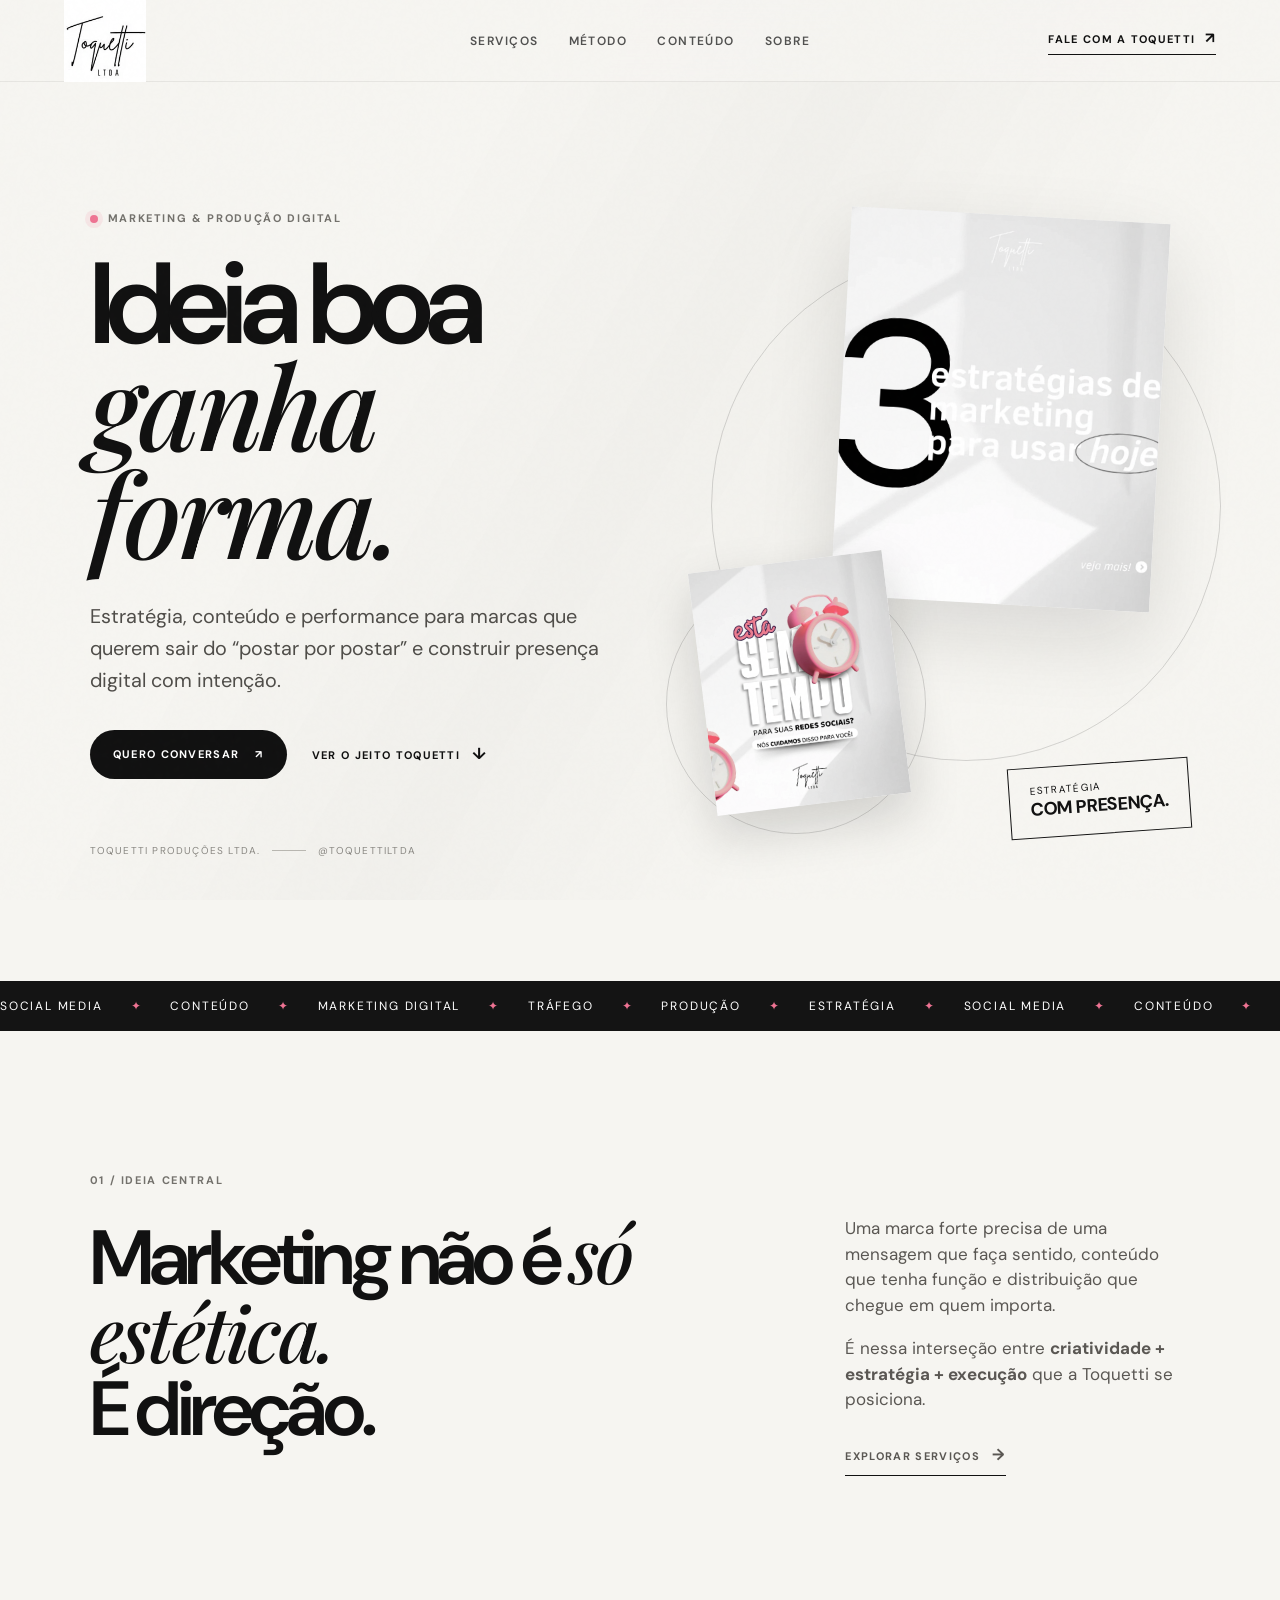
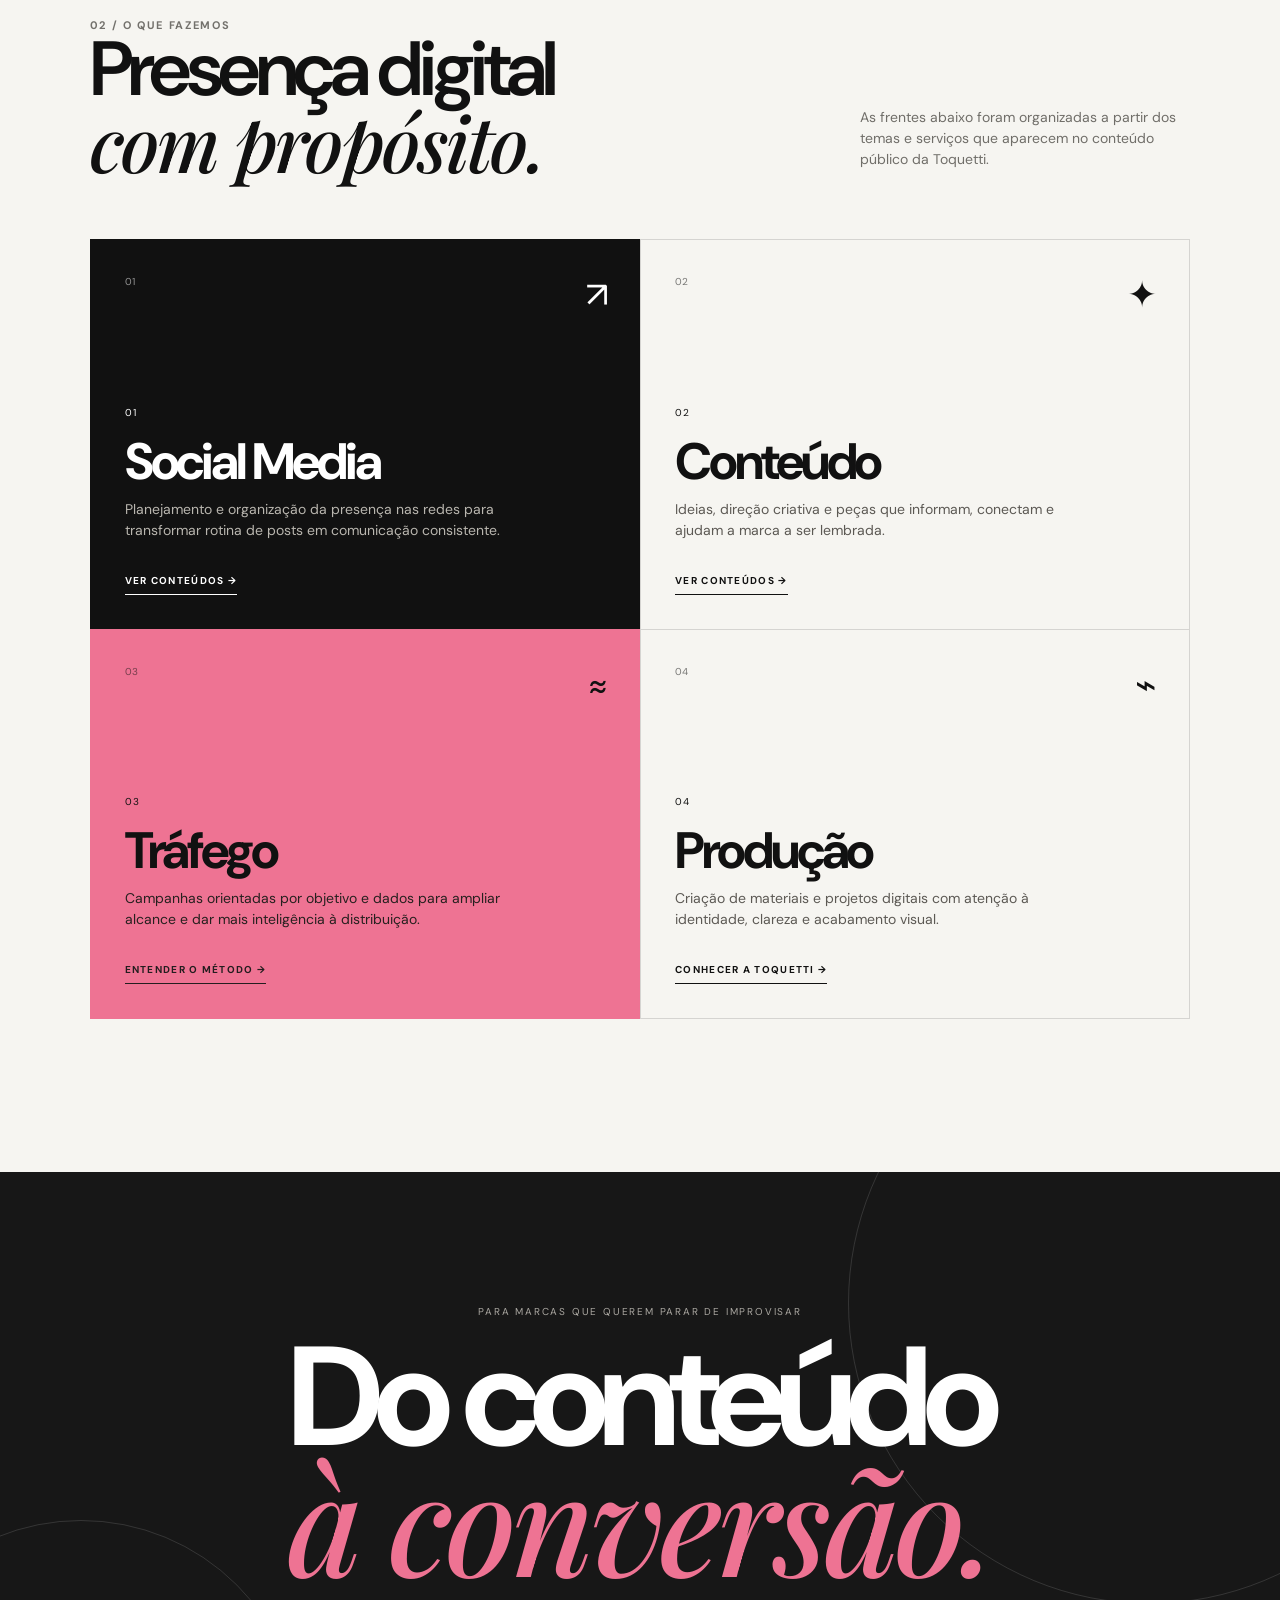
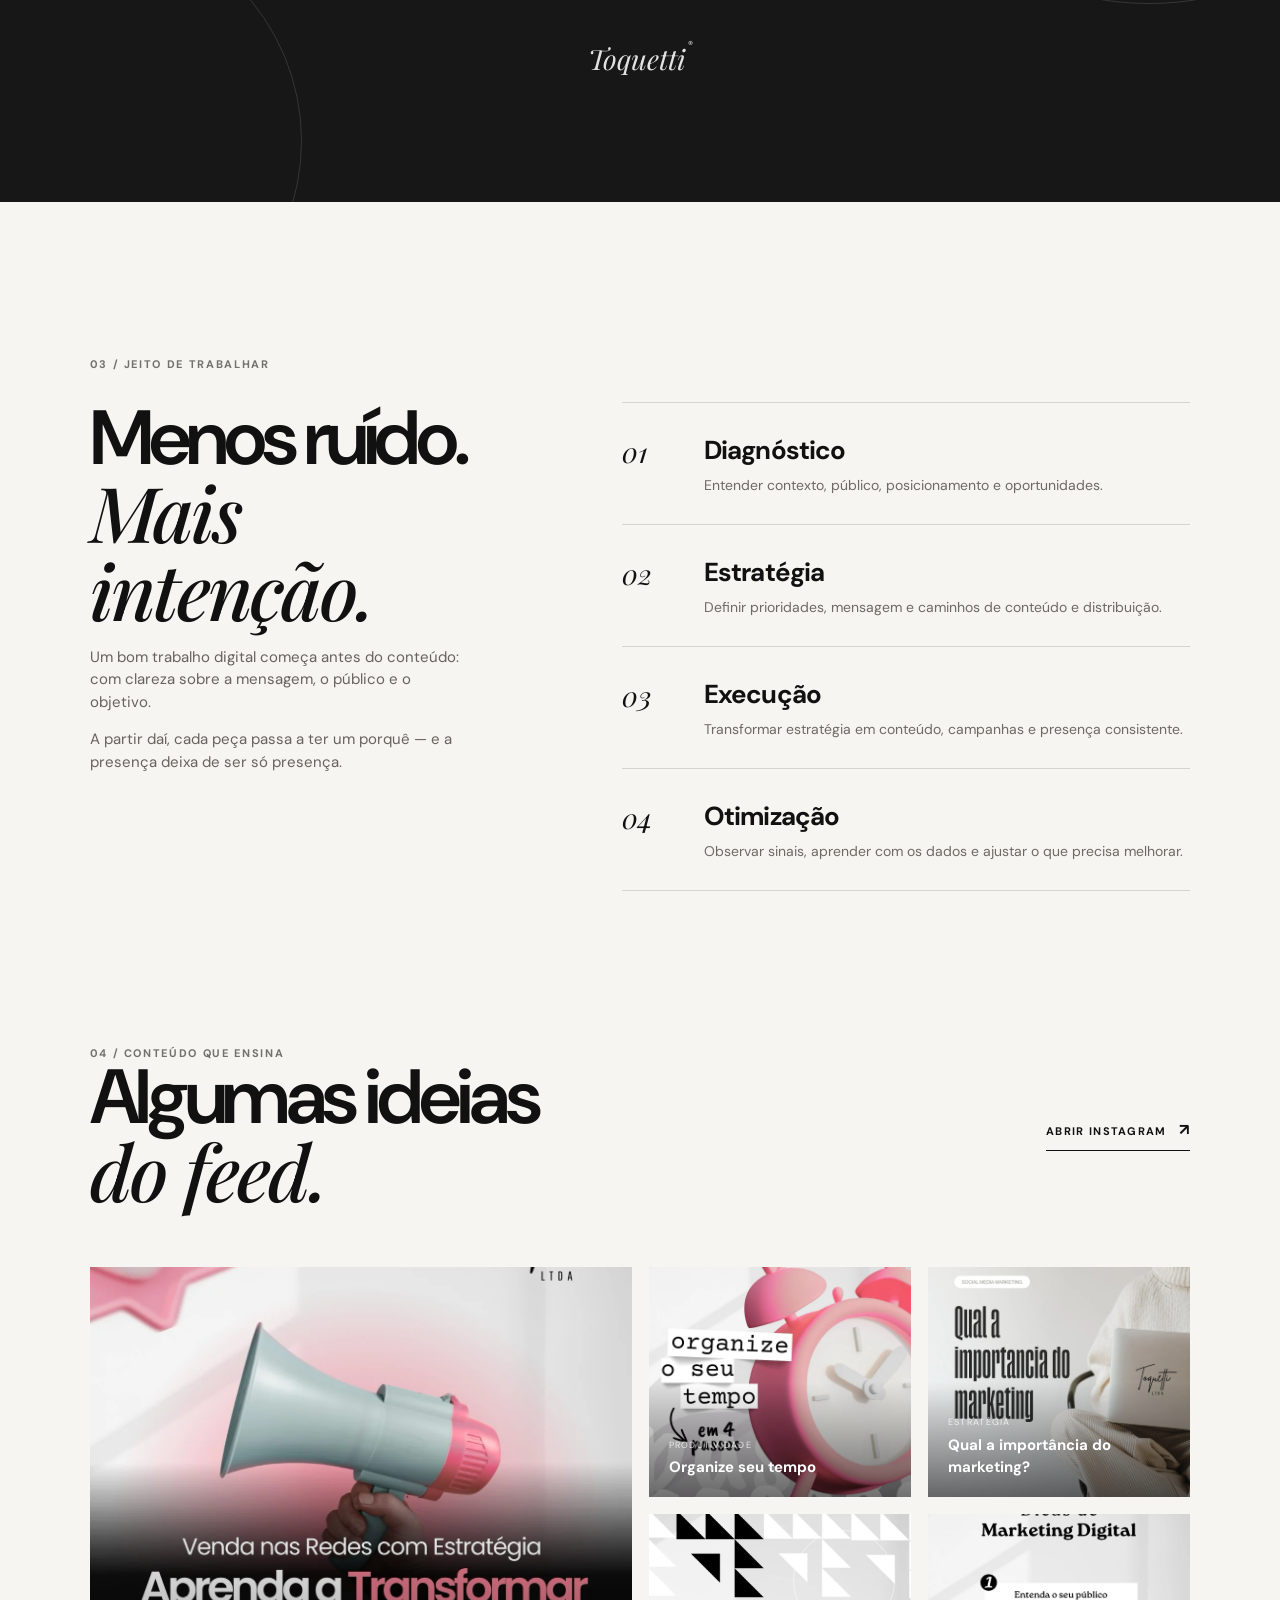
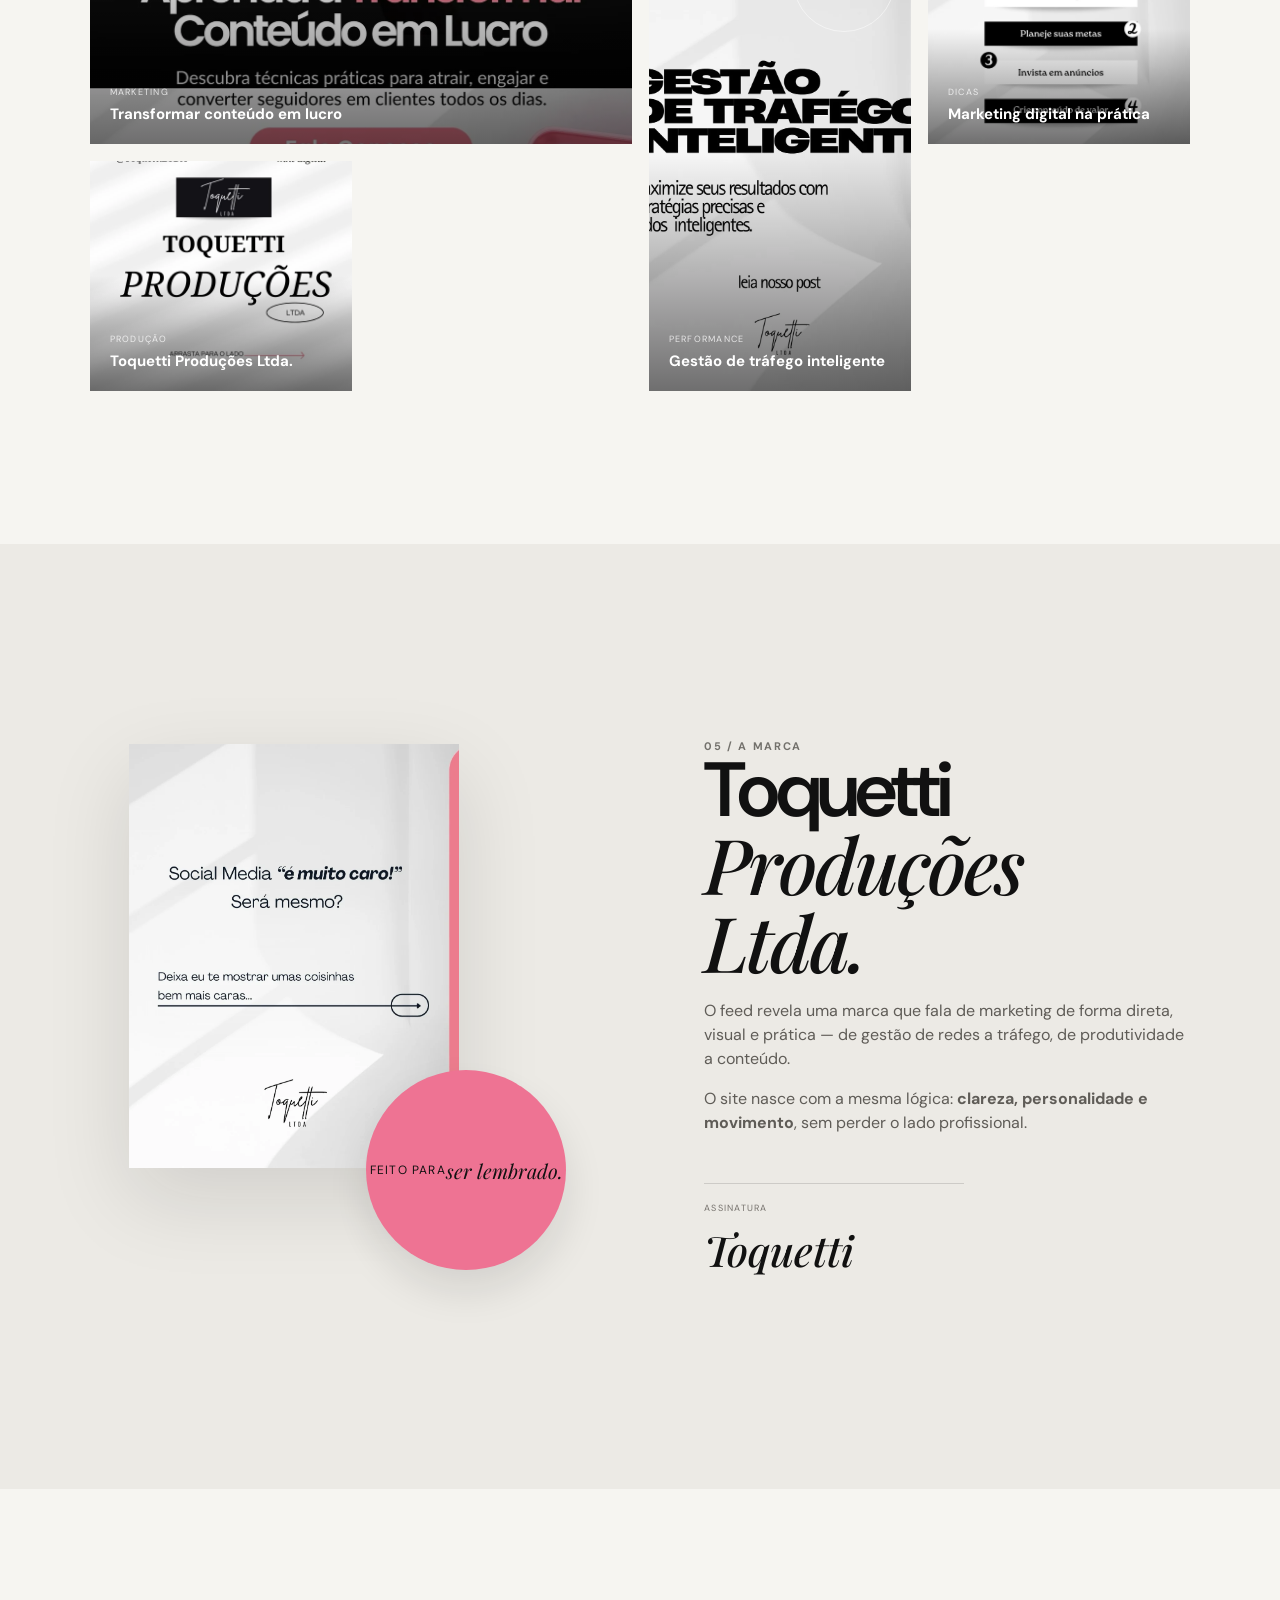
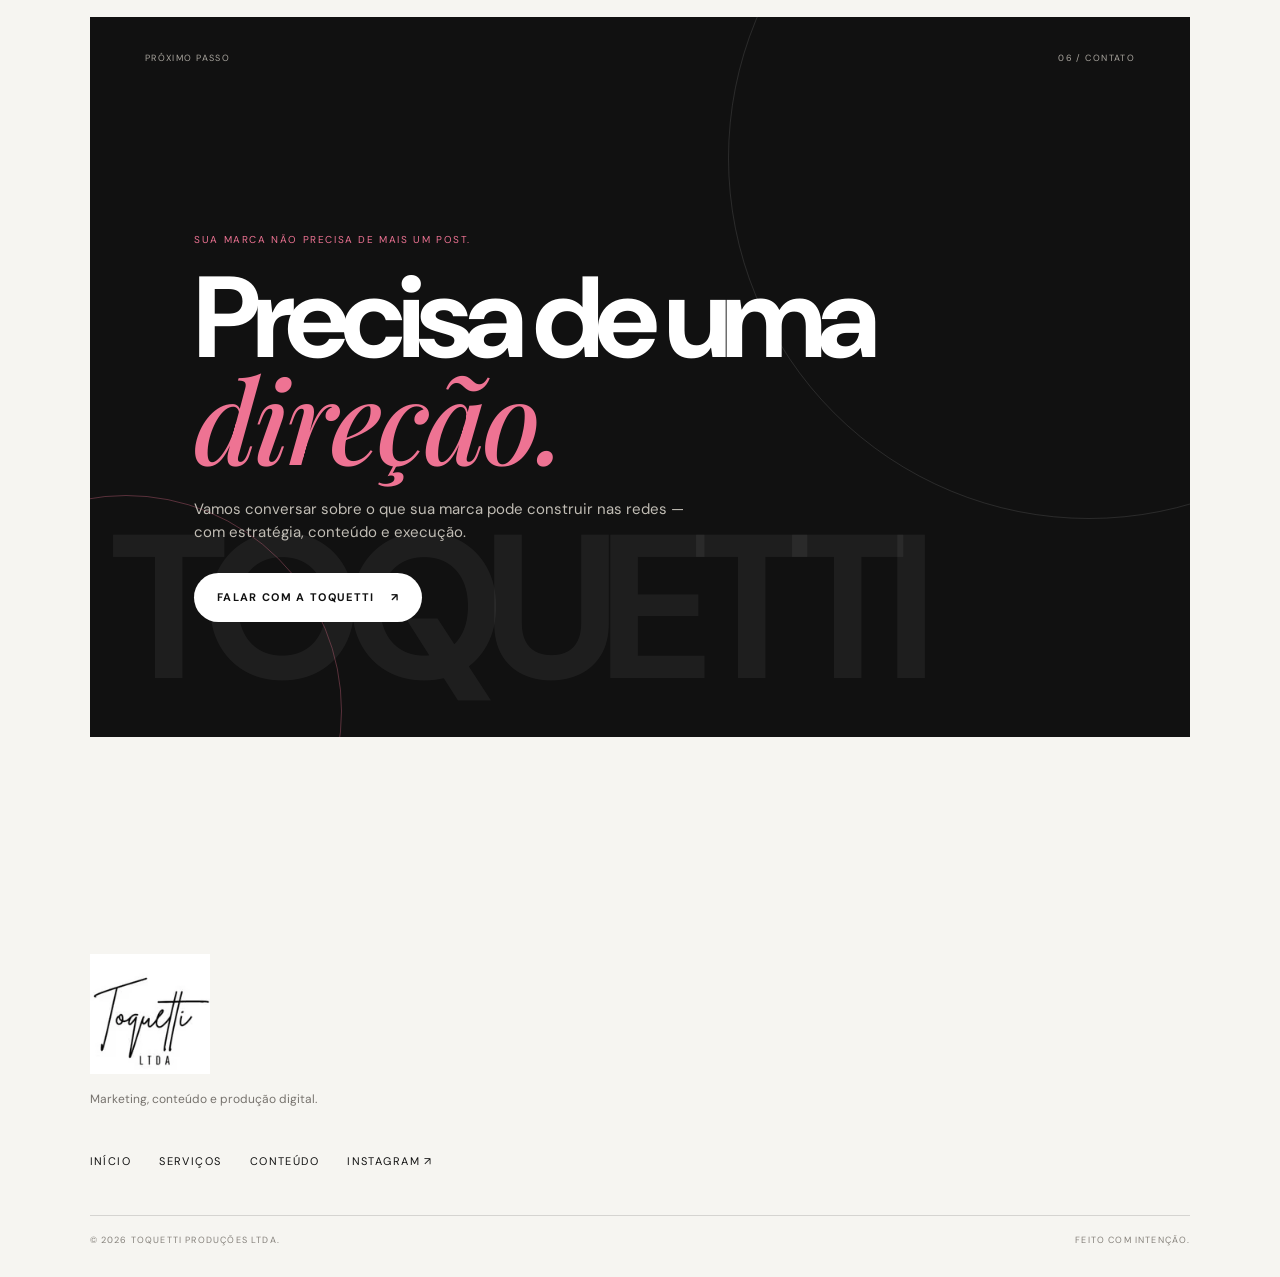
==== index.html @ 9f355e53 "versao 01" ====
<!doctype html>
<html lang="pt-BR">
<head>
  <meta charset="utf-8">
  <meta name="viewport" content="width=device-width, initial-scale=1">
  <title>Toquetti | Marketing, Conteúdo & Performance</title>
  <meta name="description" content="Toquetti Produções Ltda — estratégia, conteúdo, social media e gestão de tráfego para marcas que querem comunicar melhor e vender pelas redes.">
  <meta name="theme-color" content="#151515">
  <meta property="og:title" content="Toquetti — Marketing que vira movimento">
  <meta property="og:description" content="Estratégia, conteúdo e performance para transformar presença digital em oportunidade.">
  <meta property="og:image" content="assets/588447859_17844852459617272_4798717684288177207_n.webp">
  <meta property="og:type" content="website">
  <link rel="preconnect" href="https://fonts.googleapis.com">
  <link rel="preconnect" href="https://fonts.gstatic.com" crossorigin>
  <link href="https://fonts.googleapis.com/css2?family=DM+Sans:wght@400;500;600;700&family=Playfair+Display:ital,wght@0,500;0,600;1,500&display=swap" rel="stylesheet">
  <link rel="stylesheet" href="styles.css">
</head>
<body>
  <div class="noise" aria-hidden="true"></div>
  <header class="site-header" id="top">
    <a class="brand" href="#top" aria-label="Toquetti, voltar ao início">
      <img src="assets/591141700_17844961182617272_5853111598241285174_n.webp" alt="Logo Toquetti LTDA">
    </a>
    <nav class="nav" aria-label="Navegação principal">
      <a href="#servicos">Serviços</a>
      <a href="#metodo">Método</a>
      <a href="#conteudo">Conteúdo</a>
      <a href="#sobre">Sobre</a>
    </nav>
    <a class="header-cta" href="https://www.instagram.com/toquettiltda/" target="_blank" rel="noreferrer">fale com a Toquetti <span>↗</span></a>
  </header>

  <main>
    <section class="hero section-pad">
      <div class="hero-copy reveal">
        <div class="eyebrow"><span class="dot"></span> marketing & produção digital</div>
        <h1>Ideia boa<br><em>ganha forma.</em></h1>
        <p class="hero-lead">Estratégia, conteúdo e performance para marcas que querem sair do “postar por postar” e construir presença digital com intenção.</p>
        <div class="hero-actions">
          <a class="btn btn-dark" href="https://www.instagram.com/toquettiltda/" target="_blank" rel="noreferrer">quero conversar <span>↗</span></a>
          <a class="text-link" href="#conteudo">ver o jeito Toquetti <span>↓</span></a>
        </div>
        <div class="hero-meta">
          <span>Toquetti Produções Ltda.</span>
          <span class="meta-line"></span>
          <span>@toquettiltda</span>
        </div>
      </div>
      <div class="hero-art reveal reveal-delay-1" aria-label="Seleção visual de conteúdos da Toquetti">
        <div class="hero-orbit orbit-a"></div>
        <div class="hero-orbit orbit-b"></div>
        <div class="hero-card hero-card-main">
          <img src="assets/588444517_17844851607617272_3770601714509984649_n.webp" alt="Conteúdo da Toquetti sobre estratégias de marketing" loading="eager">
        </div>
        <div class="hero-card hero-card-float">
          <img src="assets/588968887_17844853881617272_8036306057501816423_n.webp" alt="Conteúdo Toquetti sobre gestão de redes sociais" loading="eager">
        </div>
        <div class="hero-badge">estratégia<br><strong>com presença.</strong></div>
      </div>
    </section>

    <section class="marquee" aria-label="Áreas de atuação">
      <div class="marquee-track">
        <span>social media</span><i>✦</i><span>conteúdo</span><i>✦</i><span>marketing digital</span><i>✦</i><span>tráfego</span><i>✦</i><span>produção</span><i>✦</i><span>estratégia</span><i>✦</i>
        <span>social media</span><i>✦</i><span>conteúdo</span><i>✦</i><span>marketing digital</span><i>✦</i><span>tráfego</span><i>✦</i><span>produção</span><i>✦</i><span>estratégia</span><i>✦</i>
      </div>
    </section>

    <section class="intro section-pad">
      <div class="section-kicker">01 / ideia central</div>
      <div class="intro-grid">
        <h2>Marketing não é <em>só estética.</em><br>É direção.</h2>
        <div class="intro-text">
          <p>Uma marca forte precisa de uma mensagem que faça sentido, conteúdo que tenha função e distribuição que chegue em quem importa.</p>
          <p>É nessa interseção entre <strong>criatividade + estratégia + execução</strong> que a Toquetti se posiciona.</p>
          <a class="arrow-link" href="#servicos">explorar serviços <span>→</span></a>
        </div>
      </div>
    </section>

    <section class="services section-pad" id="servicos">
      <div class="section-head">
        <div>
          <div class="section-kicker">02 / o que fazemos</div>
          <h2>Presença digital<br><em>com propósito.</em></h2>
        </div>
        <p>As frentes abaixo foram organizadas a partir dos temas e serviços que aparecem no conteúdo público da Toquetti.</p>
      </div>
      <div class="service-grid">
        <article class="service-card service-dark">
          <span class="number">01</span>
          <div><span class="service-label">01</span><h3>Social Media</h3><p>Planejamento e organização da presença nas redes para transformar rotina de posts em comunicação consistente.</p><a href="#conteudo">ver conteúdos →</a></div>
          <span class="service-symbol">↗</span>
        </article>
        <article class="service-card">
          <span class="number">02</span>
          <div><span class="service-label">02</span><h3>Conteúdo</h3><p>Ideias, direção criativa e peças que informam, conectam e ajudam a marca a ser lembrada.</p><a href="#conteudo">ver conteúdos →</a></div>
          <span class="service-symbol">✦</span>
        </article>
        <article class="service-card service-pink">
          <span class="number">03</span>
          <div><span class="service-label">03</span><h3>Tráfego</h3><p>Campanhas orientadas por objetivo e dados para ampliar alcance e dar mais inteligência à distribuição.</p><a href="#metodo">entender o método →</a></div>
          <span class="service-symbol">≈</span>
        </article>
        <article class="service-card">
          <span class="number">04</span>
          <div><span class="service-label">04</span><h3>Produção</h3><p>Criação de materiais e projetos digitais com atenção à identidade, clareza e acabamento visual.</p><a href="#sobre">conhecer a Toquetti →</a></div>
          <span class="service-symbol">⌁</span>
        </article>
      </div>
    </section>

    <section class="manifesto">
      <div class="manifesto-inner">
        <p class="manifesto-small">para marcas que querem parar de improvisar</p>
        <h2>Do conteúdo<br><em>à conversão.</em></h2>
        <div class="manifesto-mark">Toquetti<span>®</span></div>
      </div>
    </section>

    <section class="method section-pad" id="metodo">
      <div class="section-kicker">03 / jeito de trabalhar</div>
      <div class="method-grid">
        <div class="method-copy">
          <h2>Menos ruído.<br><em>Mais intenção.</em></h2>
          <p>Um bom trabalho digital começa antes do conteúdo: com clareza sobre a mensagem, o público e o objetivo.</p>
          <p>A partir daí, cada peça passa a ter um porquê — e a presença deixa de ser só presença.</p>
        </div>
        <div class="steps">
          <div class="step"><span>01</span><div><h3>Diagnóstico</h3><p>Entender contexto, público, posicionamento e oportunidades.</p></div></div>
          <div class="step"><span>02</span><div><h3>Estratégia</h3><p>Definir prioridades, mensagem e caminhos de conteúdo e distribuição.</p></div></div>
          <div class="step"><span>03</span><div><h3>Execução</h3><p>Transformar estratégia em conteúdo, campanhas e presença consistente.</p></div></div>
          <div class="step"><span>04</span><div><h3>Otimização</h3><p>Observar sinais, aprender com os dados e ajustar o que precisa melhorar.</p></div></div>
        </div>
      </div>
    </section>

    <section class="content section-pad" id="conteudo">
      <div class="section-head content-head">
        <div><div class="section-kicker">04 / conteúdo que ensina</div><h2>Algumas ideias<br><em>do feed.</em></h2></div>
        <a class="arrow-link" href="https://www.instagram.com/toquettiltda/" target="_blank" rel="noreferrer">abrir instagram <span>↗</span></a>
      </div>
      <div class="content-grid">
        <figure class="post post-large"><img src="assets/587687568_17844853794617272_5285526525058173646_n.webp" alt="Post Toquetti: aprenda a transformar conteúdo em lucro" loading="lazy"><figcaption><span>marketing</span><b>Transformar conteúdo em lucro</b></figcaption></figure>
        <figure class="post"><img src="assets/587832865_17844853422617272_8381683627547690068_n.webp" alt="Post Toquetti: organize o seu tempo em 4 passos" loading="lazy"><figcaption><span>produtividade</span><b>Organize seu tempo</b></figcaption></figure>
        <figure class="post"><img src="assets/587860594_17844853053617272_3396556000851190793_n.webp" alt="Post Toquetti: qual a importância do marketing" loading="lazy"><figcaption><span>estratégia</span><b>Qual a importância do marketing?</b></figcaption></figure>
        <figure class="post post-accent"><img src="assets/588963898_17844850929617272_9119306761757943699_n.webp" alt="Post Toquetti: gestão de tráfego inteligente" loading="lazy"><figcaption><span>performance</span><b>Gestão de tráfego inteligente</b></figcaption></figure>
        <figure class="post"><img src="assets/589316953_17844850380617272_1329308598681567879_n.webp" alt="Post Toquetti: dicas de marketing digital" loading="lazy"><figcaption><span>dicas</span><b>Marketing digital na prática</b></figcaption></figure>
        <figure class="post"><img src="assets/588467500_17844849402617272_6666559326730432944_n.webp" alt="Post Toquetti Produções LTDA" loading="lazy"><figcaption><span>produção</span><b>Toquetti Produções Ltda.</b></figcaption></figure>
      </div>
    </section>

    <section class="about section-pad" id="sobre">
      <div class="about-art"><div class="about-frame"><img src="assets/588447859_17844852459617272_4798717684288177207_n.webp" alt="Conteúdo da Toquetti sobre o custo de social media" loading="lazy"></div><div class="about-sticker">feito para<br><em>ser lembrado.</em></div></div>
      <div class="about-copy">
        <div class="section-kicker">05 / a marca</div>
        <h2>Toquetti<br><em>Produções Ltda.</em></h2>
        <p>O feed revela uma marca que fala de marketing de forma direta, visual e prática — de gestão de redes a tráfego, de produtividade a conteúdo.</p>
        <p>O site nasce com a mesma lógica: <strong>clareza, personalidade e movimento</strong>, sem perder o lado profissional.</p>
        <div class="about-signature"><span>assinatura</span><strong>Toquetti</strong></div>
      </div>
    </section>

    <section class="cta section-pad">
      <div class="cta-box">
        <div class="cta-top"><span>próximo passo</span><span>06 / contato</span></div>
        <div class="cta-content">
          <p class="cta-overline">sua marca não precisa de mais um post.</p>
          <h2>Precisa de uma<br><em>direção.</em></h2>
          <p>Vamos conversar sobre o que sua marca pode construir nas redes — com estratégia, conteúdo e execução.</p>
          <a class="btn btn-light" href="https://www.instagram.com/toquettiltda/" target="_blank" rel="noreferrer">falar com a Toquetti <span>↗</span></a>
        </div>
        <div class="cta-word">TOQUETTI</div>
      </div>
    </section>
  </main>

  <footer class="footer section-pad">
    <div class="footer-brand"><img src="assets/591141700_17844961182617272_5853111598241285174_n.webp" alt="Toquetti LTDA"><p>Marketing, conteúdo e produção digital.</p></div>
    <div class="footer-links"><a href="#top">início</a><a href="#servicos">serviços</a><a href="#conteudo">conteúdo</a><a href="https://www.instagram.com/toquettiltda/" target="_blank" rel="noreferrer">instagram ↗</a></div>
    <div class="footer-bottom"><span>© <span id="year"></span> Toquetti Produções Ltda.</span><span>feito com intenção.</span></div>
  </footer>

  <script src="script.js"></script>
</body>
</html>
---- styles.css ----
:root{
  --ink:#111111;
  --paper:#f6f5f1;
  --white:#ffffff;
  --line:rgba(17,17,17,.14);
  --muted:#6f6d69;
  --pink:#ee7393;
  --pink-soft:#f5c4d2;
  --shadow:0 30px 80px rgba(17,17,17,.12);
  --display:'Playfair Display', Georgia, serif;
  --sans:'DM Sans', Arial, sans-serif;
}
*{box-sizing:border-box}
html{scroll-behavior:smooth}
body{margin:0;background:var(--paper);color:var(--ink);font-family:var(--sans);line-height:1.5;overflow-x:hidden}
body:before{content:"";position:fixed;inset:0;background:linear-gradient(120deg,transparent 30%,rgba(0,0,0,.018) 50%,transparent 70%);pointer-events:none;z-index:-1}
a{color:inherit;text-decoration:none}
img{max-width:100%;display:block}
button,a{ -webkit-tap-highlight-color:transparent}
.noise{position:fixed;inset:0;pointer-events:none;opacity:.035;z-index:20;background-image:url("data:image/svg+xml,%3Csvg viewBox='0 0 160 160' xmlns='http://www.w3.org/2000/svg'%3E%3Cfilter id='n'%3E%3CfeTurbulence type='fractalNoise' baseFrequency='.85' numOctaves='3' stitchTiles='stitch'/%3E%3C/filter%3E%3Crect width='100%25' height='100%25' filter='url(%23n)' opacity='.35'/%3E%3C/svg%3E")}
.site-header{height:82px;display:grid;grid-template-columns:1fr auto 1fr;align-items:center;gap:24px;padding:0 5vw;position:sticky;top:0;z-index:15;background:rgba(246,245,241,.84);backdrop-filter:blur(16px);border-bottom:1px solid rgba(17,17,17,.07)}
.brand img{width:82px;height:auto;object-fit:contain}
.nav{display:flex;gap:30px;font-size:12px;text-transform:uppercase;letter-spacing:.12em;font-weight:600}
.nav a{opacity:.72;transition:.2s}.nav a:hover{opacity:1}
.header-cta{justify-self:end;font-size:11px;text-transform:uppercase;letter-spacing:.12em;font-weight:700;border-bottom:1px solid var(--ink);padding-bottom:5px}
.header-cta span{font-size:15px;margin-left:5px}
.section-pad{padding-left:7vw;padding-right:7vw}
.hero{min-height:calc(100vh - 82px);display:grid;grid-template-columns:1.02fr .98fr;gap:4vw;align-items:center;padding-top:7vw;padding-bottom:7vw;position:relative}
.hero-copy{max-width:720px}
.eyebrow,.section-kicker{font-size:11px;font-weight:700;text-transform:uppercase;letter-spacing:.15em;color:#73716c}
.eyebrow{display:inline-flex;align-items:center;gap:10px}.dot{width:8px;height:8px;background:var(--pink);border-radius:50%;box-shadow:0 0 0 5px rgba(238,115,147,.12)}
h1{font-size:clamp(60px,9vw,138px);line-height:.86;letter-spacing:-.07em;margin:25px 0 30px;font-weight:600}
h1 em,h2 em{font-family:var(--display);font-weight:500;letter-spacing:-.035em}
.hero-lead{max-width:590px;font-size:clamp(16px,1.55vw,20px);line-height:1.62;color:#4f4d49;margin:0 0 34px}
.hero-actions{display:flex;align-items:center;gap:25px;flex-wrap:wrap}.btn{display:inline-flex;align-items:center;gap:16px;padding:16px 23px;border-radius:999px;text-transform:uppercase;letter-spacing:.12em;font-size:11px;font-weight:700;transition:transform .2s,box-shadow .2s}.btn:hover{transform:translateY(-2px);box-shadow:0 14px 30px rgba(0,0,0,.12)}.btn-dark{background:var(--ink);color:white}.btn-light{background:white;color:var(--ink)}.text-link,.arrow-link{font-size:11px;text-transform:uppercase;letter-spacing:.12em;font-weight:700}.text-link span,.arrow-link span{margin-left:8px;font-size:16px}.hero-meta{display:flex;align-items:center;gap:12px;margin-top:64px;font-size:10px;text-transform:uppercase;letter-spacing:.12em;color:#8a8883}.meta-line{width:34px;height:1px;background:#b9b7b1}
.hero-art{height:720px;position:relative;min-height:520px}.hero-card{position:absolute;background:#eee;box-shadow:var(--shadow);overflow:hidden}.hero-card img{width:100%;height:100%;object-fit:cover}.hero-card-main{width:min(440px,62%);aspect-ratio:.82;right:6%;top:6%;transform:rotate(3.2deg)}.hero-card-float{width:min(255px,38%);aspect-ratio:.8;left:5%;bottom:12%;transform:rotate(-7deg);box-shadow:0 20px 50px rgba(17,17,17,.17)}.hero-badge{position:absolute;right:0;bottom:8%;padding:17px 20px;border:1px solid var(--ink);background:var(--paper);font-size:10px;line-height:1.25;text-transform:uppercase;letter-spacing:.13em;transform:rotate(-4deg);z-index:3}.hero-badge strong{font-size:18px;letter-spacing:-.02em}.hero-orbit{position:absolute;border-radius:50%;border:1px solid rgba(17,17,17,.15)}.orbit-a{width:510px;height:510px;right:-6%;top:11%}.orbit-b{width:260px;height:260px;left:-2%;bottom:8%}
.marquee{overflow:hidden;border-top:1px solid var(--line);border-bottom:1px solid var(--line);background:#141414;color:white}.marquee-track{display:flex;width:max-content;align-items:center;gap:28px;padding:15px 0;font-size:12px;text-transform:uppercase;letter-spacing:.15em;animation:marquee 28s linear infinite}.marquee i{color:var(--pink);font-style:normal}@keyframes marquee{to{transform:translateX(-50%)}}
.intro{padding-top:11vw;padding-bottom:11vw}.intro-grid{display:grid;grid-template-columns:1.3fr .7fr;gap:9vw;margin-top:28px}.intro h2,.section-head h2,.method h2,.about h2{font-size:clamp(42px,6vw,82px);letter-spacing:-.06em;line-height:.94;font-weight:600;margin:0}.intro-text{align-self:end;font-size:17px;color:#5a5753}.intro-text p{margin:0 0 18px}.arrow-link{display:inline-block;margin-top:12px;border-bottom:1px solid var(--ink);padding-bottom:8px}
.section-head{display:flex;justify-content:space-between;align-items:end;gap:60px;margin-bottom:55px}.section-head>p{max-width:330px;color:#706e69;font-size:14px}.services{padding-bottom:12vw}.service-grid{display:grid;grid-template-columns:1fr 1fr}.service-card{min-height:390px;padding:34px;display:flex;flex-direction:column;justify-content:space-between;border:1px solid var(--line);position:relative;overflow:hidden;transition:transform .25s,box-shadow .25s}.service-card:hover{transform:translateY(-6px);box-shadow:0 24px 48px rgba(17,17,17,.08)}.service-card:nth-child(1),.service-card:nth-child(2){border-bottom:0}.service-card:nth-child(odd){border-right:0}.service-card h3{font-size:clamp(34px,4vw,55px);margin:15px 0 14px;letter-spacing:-.06em;line-height:.92}.service-card p{max-width:380px;color:#5c5954;font-size:14px}.service-card a{display:inline-block;margin-top:18px;font-size:10px;text-transform:uppercase;letter-spacing:.13em;font-weight:700;border-bottom:1px solid currentColor;padding-bottom:6px}.service-label{font-size:10px;text-transform:uppercase;letter-spacing:.14em}.service-symbol{position:absolute;right:32px;top:28px;font-size:36px}.number{font-size:10px;opacity:.55}.service-dark{background:var(--ink);color:white;border-color:var(--ink)}.service-dark p{color:#b9b6af}.service-dark a{color:white}.service-pink{background:var(--pink);border-color:var(--pink)}.service-pink p{color:#27201f}.service-pink a{color:#241d1f}
.manifesto{background:#171717;color:white;min-height:630px;display:flex;align-items:center;justify-content:center;padding:80px 7vw;position:relative;overflow:hidden}.manifesto:before,.manifesto:after{content:"";position:absolute;border-radius:50%;border:1px solid rgba(255,255,255,.13)}.manifesto:before{width:600px;height:600px;right:-170px;top:-170px}.manifesto:after{width:440px;height:440px;left:-140px;bottom:-160px}.manifesto-inner{text-align:center;position:relative;z-index:1}.manifesto-small{font-size:10px;letter-spacing:.18em;text-transform:uppercase;color:#aaa7a1}.manifesto h2{font-size:clamp(64px,11vw,150px);line-height:.86;letter-spacing:-.07em;margin:18px 0 48px}.manifesto h2 em{color:var(--pink)}.manifesto-mark{font-family:var(--display);font-style:italic;font-size:28px;opacity:.88}.manifesto-mark span{font:10px var(--sans);vertical-align:top;margin-left:3px}
.method{padding-top:12vw;padding-bottom:12vw}.method-grid{display:grid;grid-template-columns:.8fr 1.2fr;gap:12vw;margin-top:30px}.method-copy p{color:#66625d;max-width:470px;font-size:15px}.steps{border-top:1px solid var(--line)}.step{display:grid;grid-template-columns:56px 1fr;gap:26px;padding:28px 0;border-bottom:1px solid var(--line)}.step>span{font-family:var(--display);font-size:28px;font-style:italic}.step h3{margin:0 0 5px;font-size:26px;letter-spacing:-.035em}.step p{margin:0;color:#6d6963;font-size:14px}
.content{padding-bottom:12vw}.content-head{align-items:center}.content-grid{display:grid;grid-template-columns:repeat(12,1fr);grid-auto-rows:230px;gap:17px}.post{margin:0;position:relative;overflow:hidden;background:#ddd;min-height:0}.post img{width:100%;height:100%;object-fit:cover;transition:transform .45s ease}.post:hover img{transform:scale(1.035)}.post:after{content:"";position:absolute;inset:0;background:linear-gradient(to top,rgba(0,0,0,.56),transparent 50%);pointer-events:none}.post figcaption{position:absolute;left:20px;right:20px;bottom:18px;z-index:1;color:white;display:flex;flex-direction:column;gap:4px}.post figcaption span{font-size:9px;text-transform:uppercase;letter-spacing:.14em;opacity:.78}.post figcaption b{font-size:15px}.post-large{grid-column:span 6;grid-row:span 2}.post:nth-child(2),.post:nth-child(3),.post:nth-child(5),.post:nth-child(6){grid-column:span 3}.post-accent{grid-column:span 3;grid-row:span 2}.post-accent img{object-position:center}.post-accent:before{content:"";position:absolute;width:100px;height:100px;border-radius:50%;border:1px solid rgba(255,255,255,.5);top:16px;right:16px;z-index:1}
.about{display:grid;grid-template-columns:1fr 1fr;gap:10vw;align-items:center;padding-top:11vw;padding-bottom:12vw;background:#eceae5}.about-art{position:relative;min-height:650px}.about-frame{width:68%;aspect-ratio:.78;position:absolute;left:8%;top:9%;transform:rotate(-3.5deg);box-shadow:var(--shadow);overflow:hidden;background:white}.about-frame img{height:100%;width:100%;object-fit:cover}.about-sticker{position:absolute;right:2%;bottom:10%;width:200px;height:200px;border-radius:50%;display:flex;align-items:center;justify-content:center;text-align:center;background:var(--pink);font-size:12px;text-transform:uppercase;letter-spacing:.1em;line-height:1.35;transform:rotate(7deg);box-shadow:0 20px 40px rgba(17,17,17,.11)}.about-sticker em{font-family:var(--display);font-size:20px;display:block;text-transform:none;letter-spacing:0}.about-copy p{color:#5f5c57;font-size:16px;max-width:500px}.about-signature{margin-top:48px;border-top:1px solid var(--line);padding-top:18px;display:flex;flex-direction:column;gap:4px;width:260px}.about-signature span{font-size:9px;text-transform:uppercase;letter-spacing:.14em;color:#76726d}.about-signature strong{font-family:var(--display);font-style:italic;font-weight:500;font-size:42px}
.cta{padding-top:10vw;padding-bottom:10vw}.cta-box{background:var(--ink);color:white;min-height:720px;padding:35px 5%;position:relative;overflow:hidden;display:flex;flex-direction:column;justify-content:space-between}.cta-box:before{content:"";position:absolute;width:720px;height:720px;border:1px solid rgba(255,255,255,.11);border-radius:50%;right:-260px;top:-220px}.cta-box:after{content:"";position:absolute;width:430px;height:430px;border:1px solid rgba(238,115,147,.32);border-radius:50%;left:-180px;bottom:-190px}.cta-top{display:flex;justify-content:space-between;color:#aaa69f;font-size:9px;text-transform:uppercase;letter-spacing:.16em;position:relative;z-index:1}.cta-content{position:relative;z-index:1;max-width:790px;margin-left:5%;padding:80px 0}.cta-overline{font-size:10px;text-transform:uppercase;letter-spacing:.16em;color:var(--pink)}.cta h2{font-size:clamp(58px,9vw,128px);line-height:.86;letter-spacing:-.07em;margin:22px 0}.cta h2 em{color:var(--pink)}.cta-content>p:not(.cta-overline){max-width:500px;color:#c1bdb5;font-size:15px;margin-bottom:30px}.cta-word{font-size:clamp(80px,16vw,240px);font-weight:700;letter-spacing:-.08em;color:rgba(255,255,255,.055);position:absolute;left:2%;bottom:-25px;white-space:nowrap}
.footer{padding-top:7vw;padding-bottom:30px}.footer-brand img{width:120px}.footer-brand p{font-size:12px;color:#77736e;margin:16px 0 0}.footer-links{display:flex;gap:28px;margin-top:45px;font-size:11px;text-transform:uppercase;letter-spacing:.13em}.footer-bottom{display:flex;justify-content:space-between;border-top:1px solid var(--line);margin-top:45px;padding-top:18px;font-size:9px;text-transform:uppercase;letter-spacing:.13em;color:#85817b}
.reveal{opacity:0;transform:translateY(26px);animation:reveal .85s ease forwards}.reveal-delay-1{animation-delay:.12s}@keyframes reveal{to{opacity:1;transform:none}}
@media(max-width:960px){.site-header{grid-template-columns:1fr auto}.nav{display:none}.hero{grid-template-columns:1fr;min-height:auto;padding-top:11vw}.hero-art{height:580px;margin-top:2vw}.hero-card-main{right:12%;width:52%}.hero-card-float{left:8%;width:31%}.intro-grid,.method-grid,.about{grid-template-columns:1fr;gap:55px}.service-grid{grid-template-columns:1fr}.service-card{border-right:1px solid var(--line)!important;border-bottom:0}.service-card:last-child{border-bottom:1px solid var(--line)}.post-large{grid-column:span 8}.post-accent{grid-column:span 4}.post:nth-child(2),.post:nth-child(3),.post:nth-child(5),.post:nth-child(6){grid-column:span 4}.about-art{min-height:580px}.cta-box{min-height:650px}}
@media(max-width:640px){.section-pad{padding-left:5.5vw;padding-right:5.5vw}.site-header{height:70px;padding:0 5.5vw}.brand img{width:72px}.header-cta{font-size:9px}.hero{padding-top:16vw}.hero h1{font-size:18vw}.hero-art{height:500px}.hero-card-main{width:61%;right:5%}.hero-card-float{width:40%;left:2%;bottom:8%}.hero-badge{font-size:8px;right:1%;bottom:3%}.hero-badge strong{font-size:15px}.hero-orbit{display:none}.hero-meta{margin-top:42px}.intro,.method,.content,.about,.cta{padding-top:18vw;padding-bottom:18vw}.intro-grid{margin-top:20px}.section-head{display:block}.section-head>p{margin-top:20px}.service-card{min-height:340px;padding:27px}.service-card h3{font-size:42px}.manifesto{min-height:520px;padding:60px 5vw}.manifesto h2{font-size:18vw}.method-grid{margin-top:20px}.step{grid-template-columns:43px 1fr;gap:15px}.step h3{font-size:23px}.content-grid{grid-template-columns:1fr 1fr;grid-auto-rows:180px;gap:10px}.post-large{grid-column:span 2;grid-row:span 2}.post-accent,.post:nth-child(2),.post:nth-child(3),.post:nth-child(5),.post:nth-child(6){grid-column:span 1;grid-row:span 1}.post figcaption{left:10px;right:8px;bottom:10px}.post figcaption b{font-size:12px}.about-art{min-height:470px}.about-frame{width:72%;left:4%}.about-sticker{width:155px;height:155px;font-size:9px;right:0;bottom:6%}.about-copy h2{font-size:17vw}.cta-box{min-height:610px;padding:25px 7%}.cta-content{margin-left:0;padding:50px 0}.cta h2{font-size:16vw}.cta-word{font-size:29vw}.footer-links{flex-wrap:wrap;gap:15px}.footer-bottom{display:block;line-height:1.8}.footer-bottom span{display:block}}
@media(prefers-reduced-motion:reduce){html{scroll-behavior:auto}.marquee-track{animation:none}.reveal{opacity:1;transform:none;animation:none}}
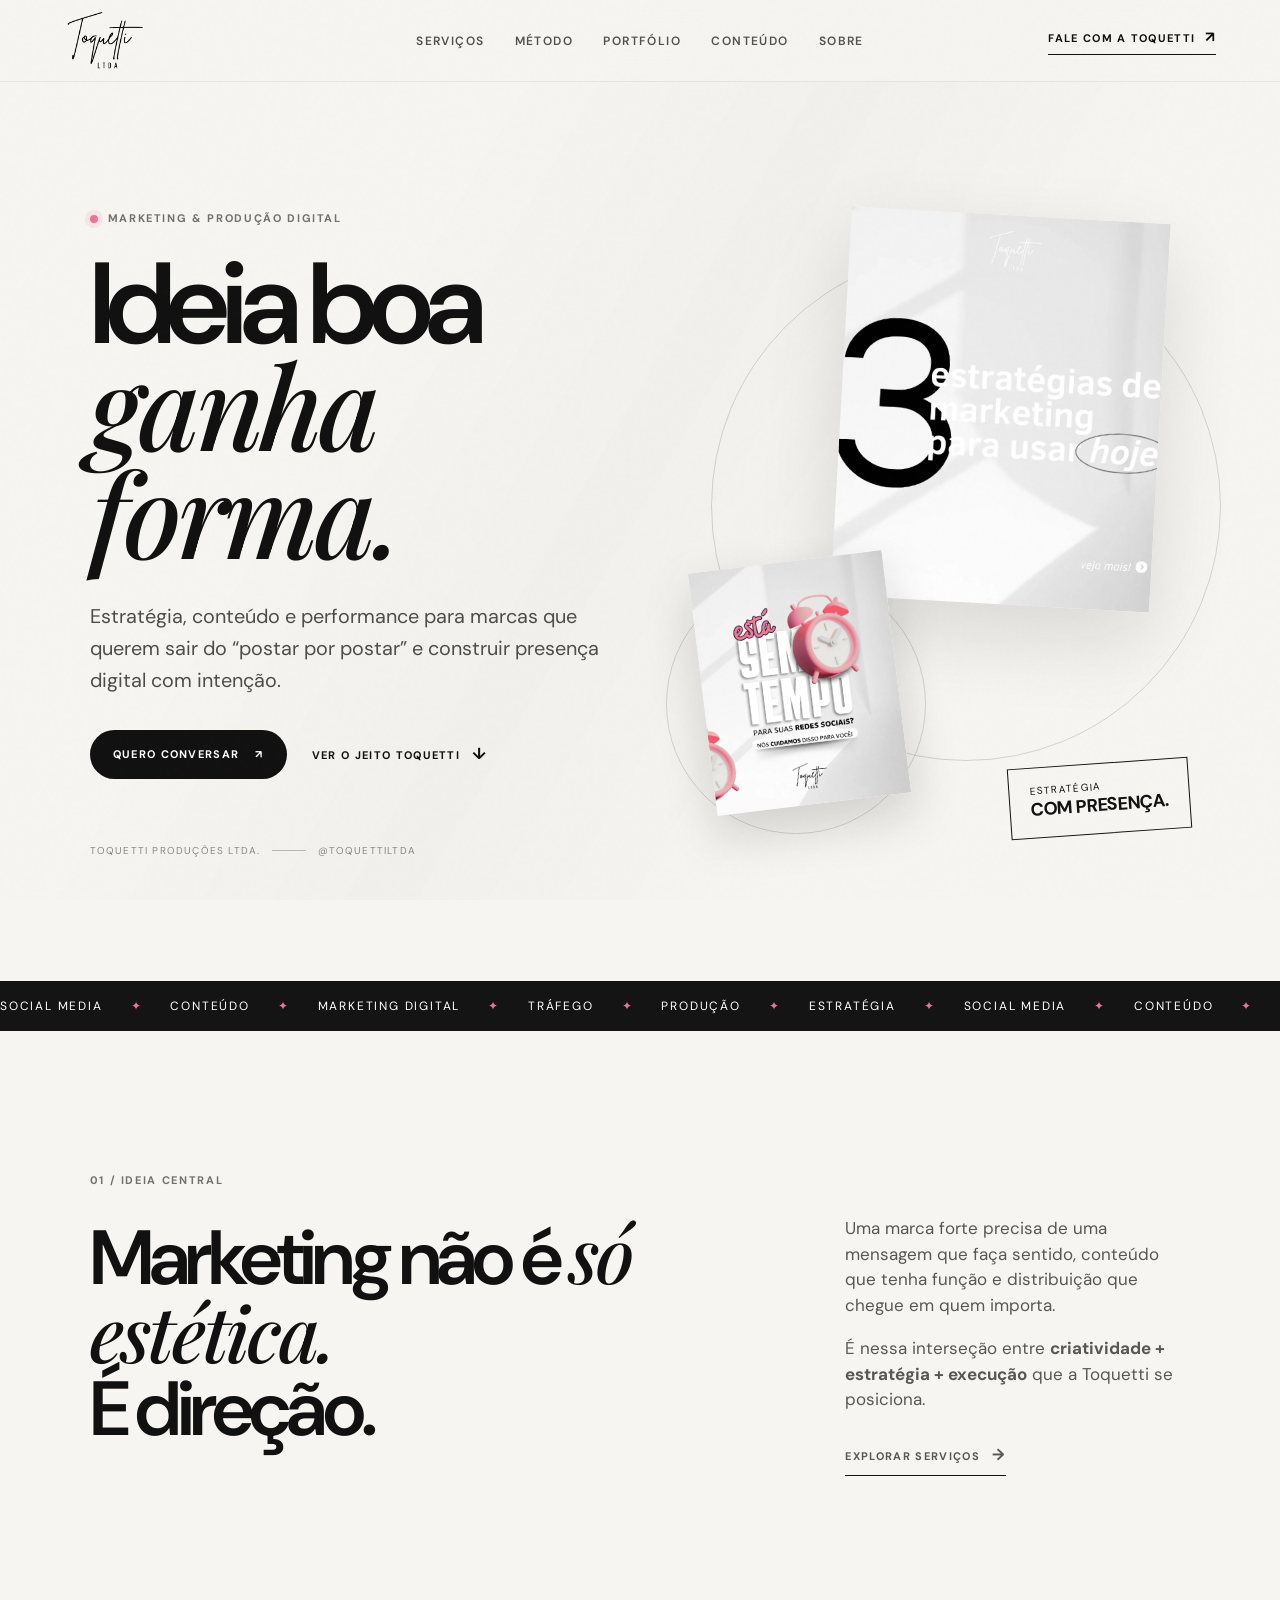
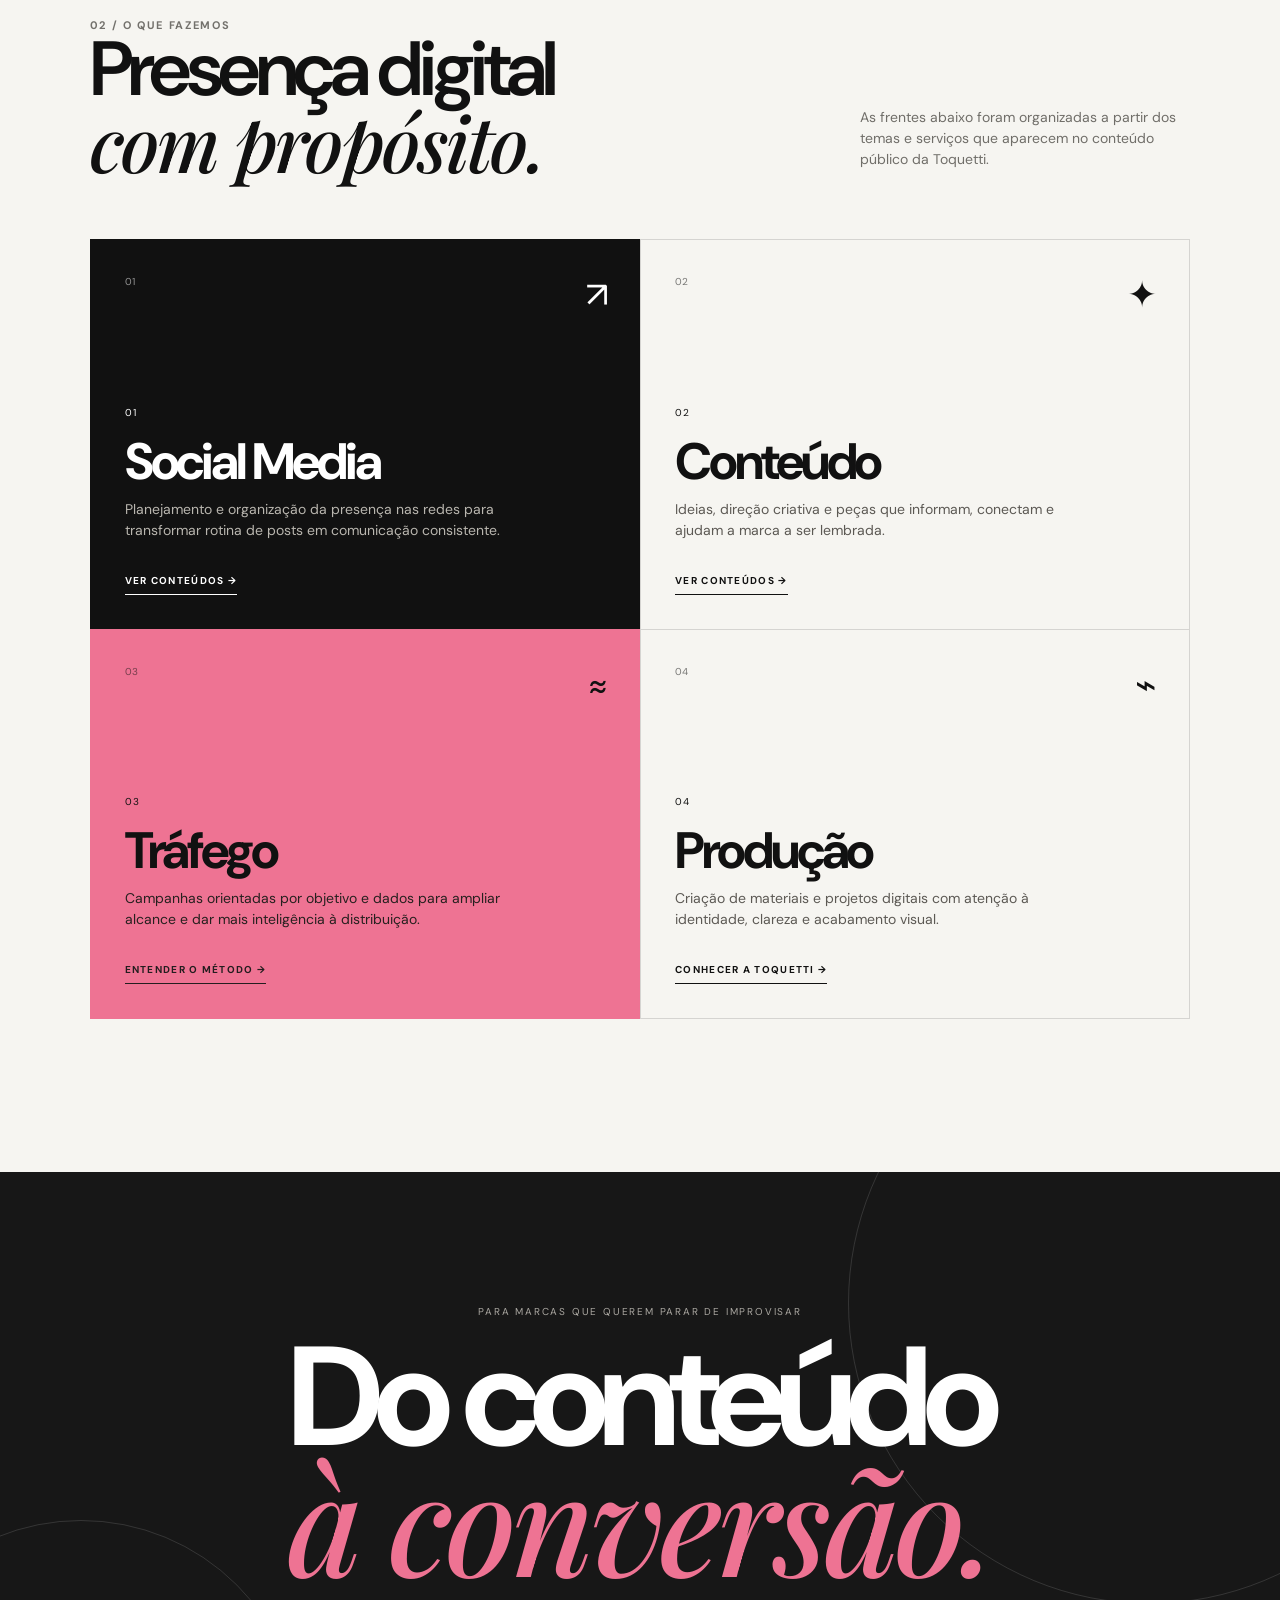
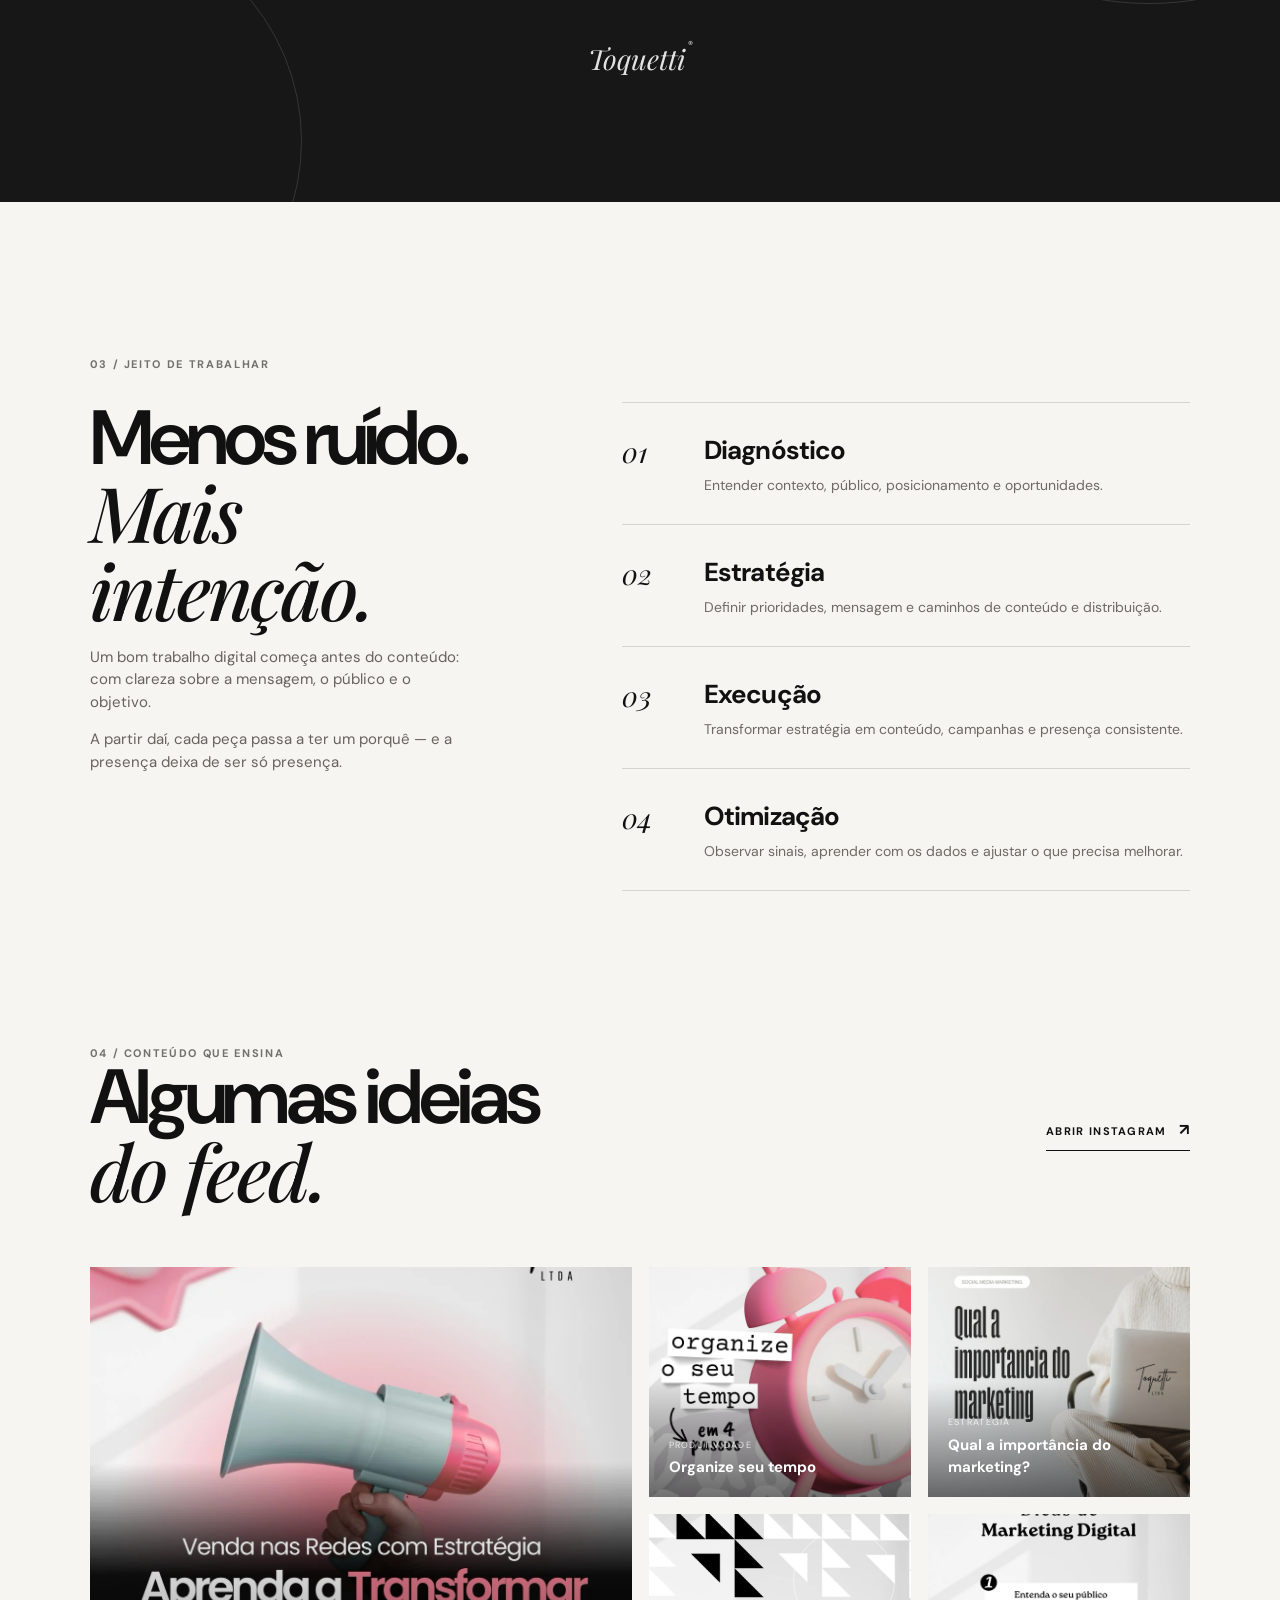
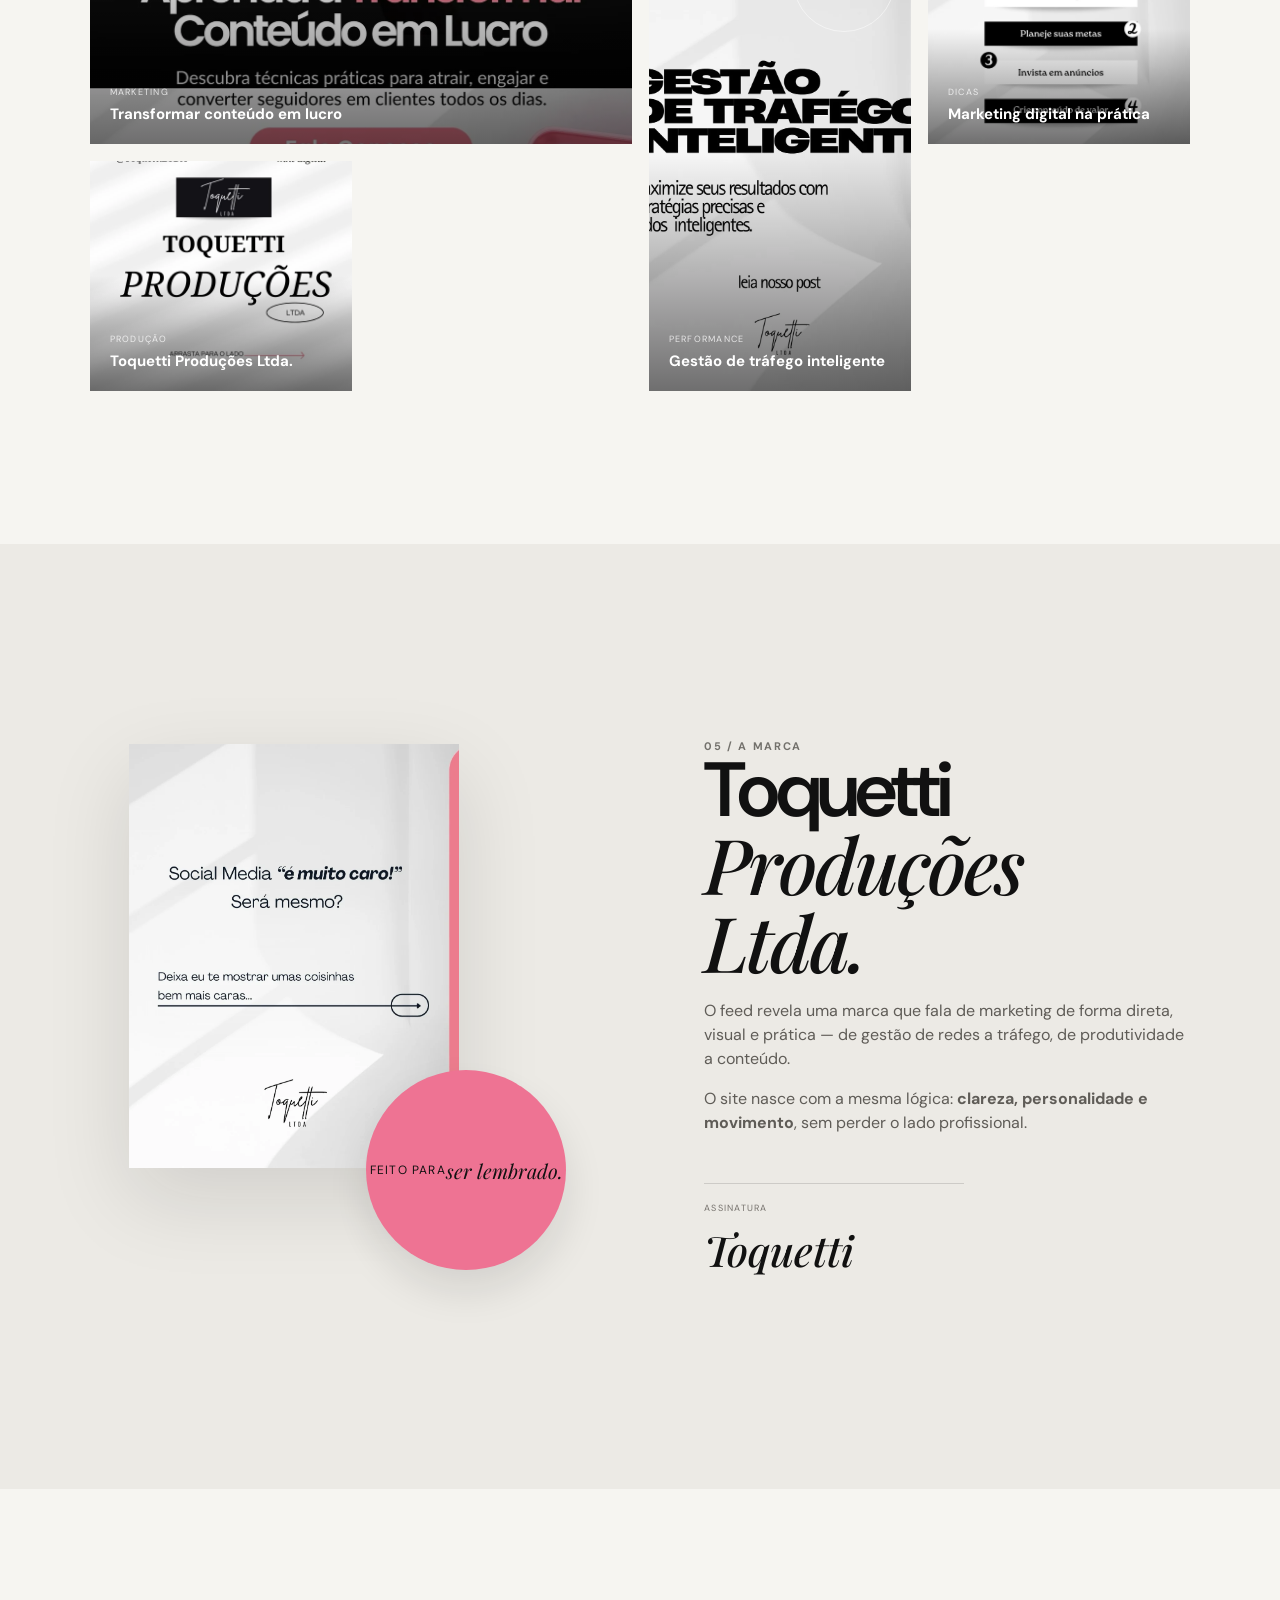
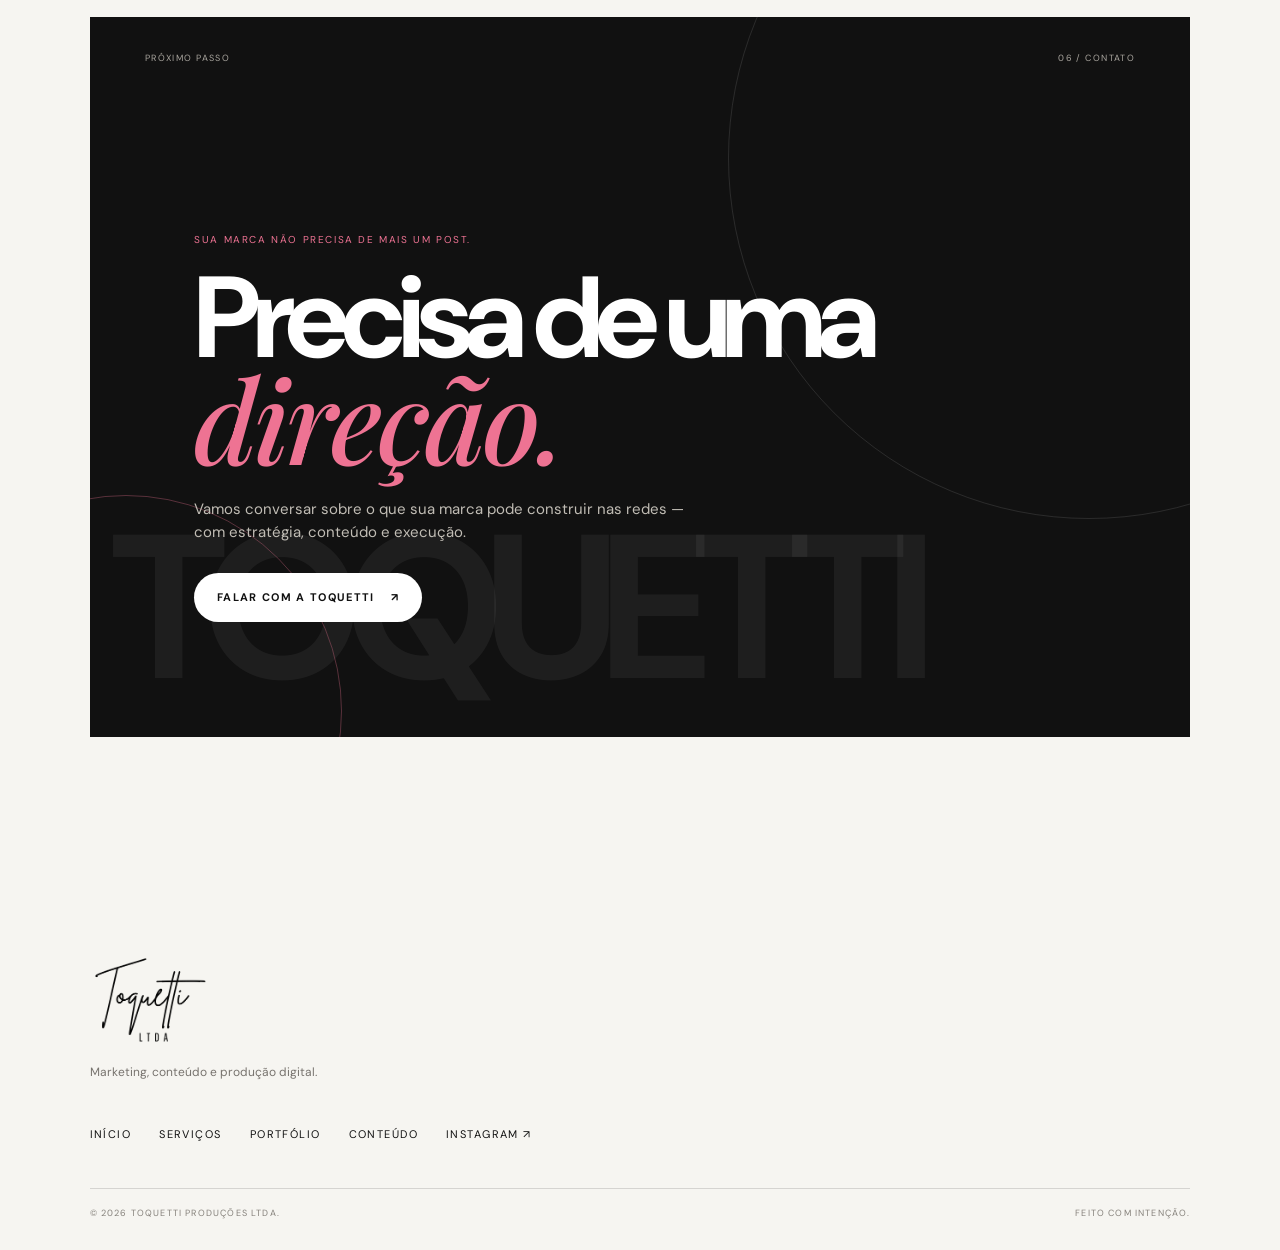
==== commit 1e3895ed: "Atualização da logo e adicionando portfolio" ====
--- a/index.html
+++ b/index.html
@@ -13,17 +13,19 @@
   <link rel="preconnect" href="https://fonts.googleapis.com">
   <link rel="preconnect" href="https://fonts.gstatic.com" crossorigin>
   <link href="https://fonts.googleapis.com/css2?family=DM+Sans:wght@400;500;600;700&family=Playfair+Display:ital,wght@0,500;0,600;1,500&display=swap" rel="stylesheet">
+  <link rel="icon" type="image/png" href="assets/toquetti-logo.png">
   <link rel="stylesheet" href="styles.css">
 </head>
 <body>
   <div class="noise" aria-hidden="true"></div>
   <header class="site-header" id="top">
     <a class="brand" href="#top" aria-label="Toquetti, voltar ao início">
-      <img src="assets/591141700_17844961182617272_5853111598241285174_n.webp" alt="Logo Toquetti LTDA">
+      <img src="assets/toquetti-logo.png" alt="Logo Toquetti LTDA">
     </a>
     <nav class="nav" aria-label="Navegação principal">
       <a href="#servicos">Serviços</a>
       <a href="#metodo">Método</a>
+      <a href="portfolio.html">Portfólio</a>
       <a href="#conteudo">Conteúdo</a>
       <a href="#sobre">Sobre</a>
     </nav>
@@ -176,8 +178,8 @@
   </main>
 
   <footer class="footer section-pad">
-    <div class="footer-brand"><img src="assets/591141700_17844961182617272_5853111598241285174_n.webp" alt="Toquetti LTDA"><p>Marketing, conteúdo e produção digital.</p></div>
-    <div class="footer-links"><a href="#top">início</a><a href="#servicos">serviços</a><a href="#conteudo">conteúdo</a><a href="https://www.instagram.com/toquettiltda/" target="_blank" rel="noreferrer">instagram ↗</a></div>
+    <div class="footer-brand"><img src="assets/toquetti-logo.png" alt="Toquetti LTDA"><p>Marketing, conteúdo e produção digital.</p></div>
+    <div class="footer-links"><a href="#top">início</a><a href="#servicos">serviços</a><a href="portfolio.html">portfólio</a><a href="#conteudo">conteúdo</a><a href="https://www.instagram.com/toquettiltda/" target="_blank" rel="noreferrer">instagram ↗</a></div>
     <div class="footer-bottom"><span>© <span id="year"></span> Toquetti Produções Ltda.</span><span>feito com intenção.</span></div>
   </footer>
 
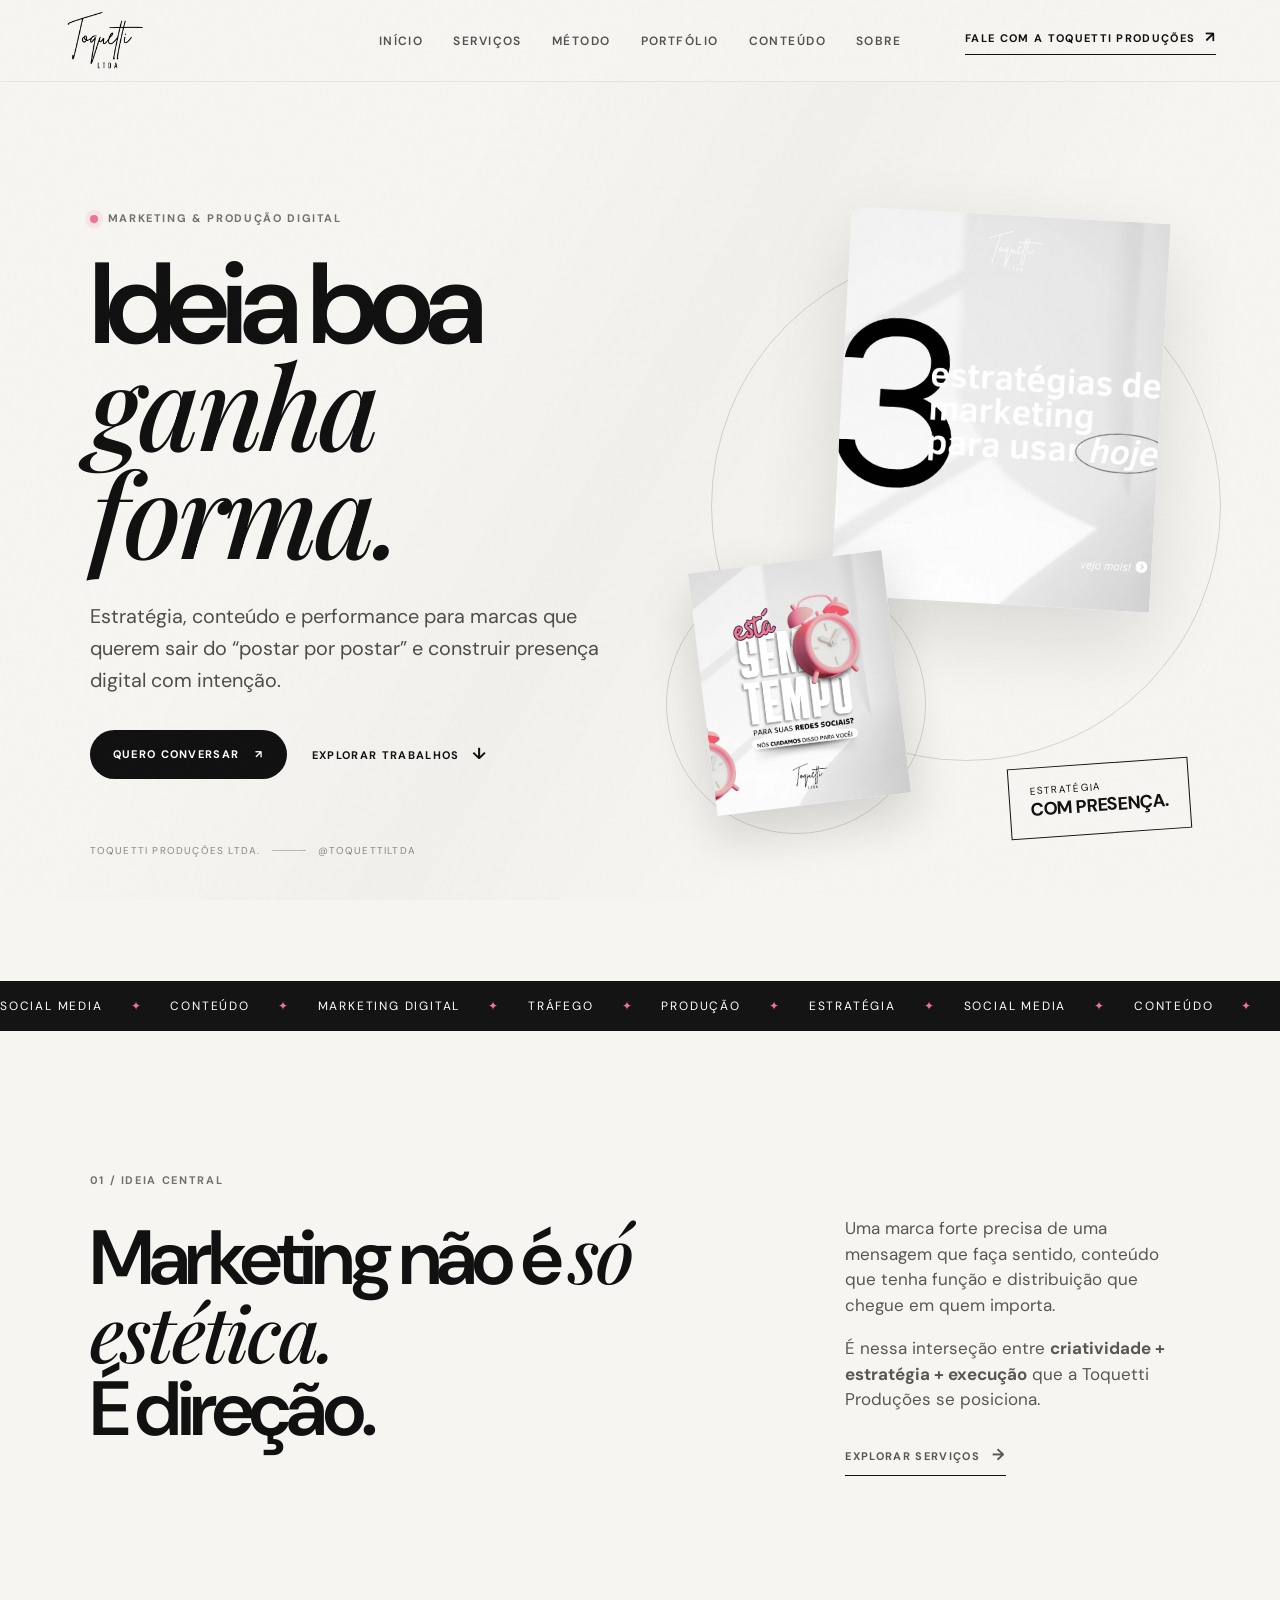
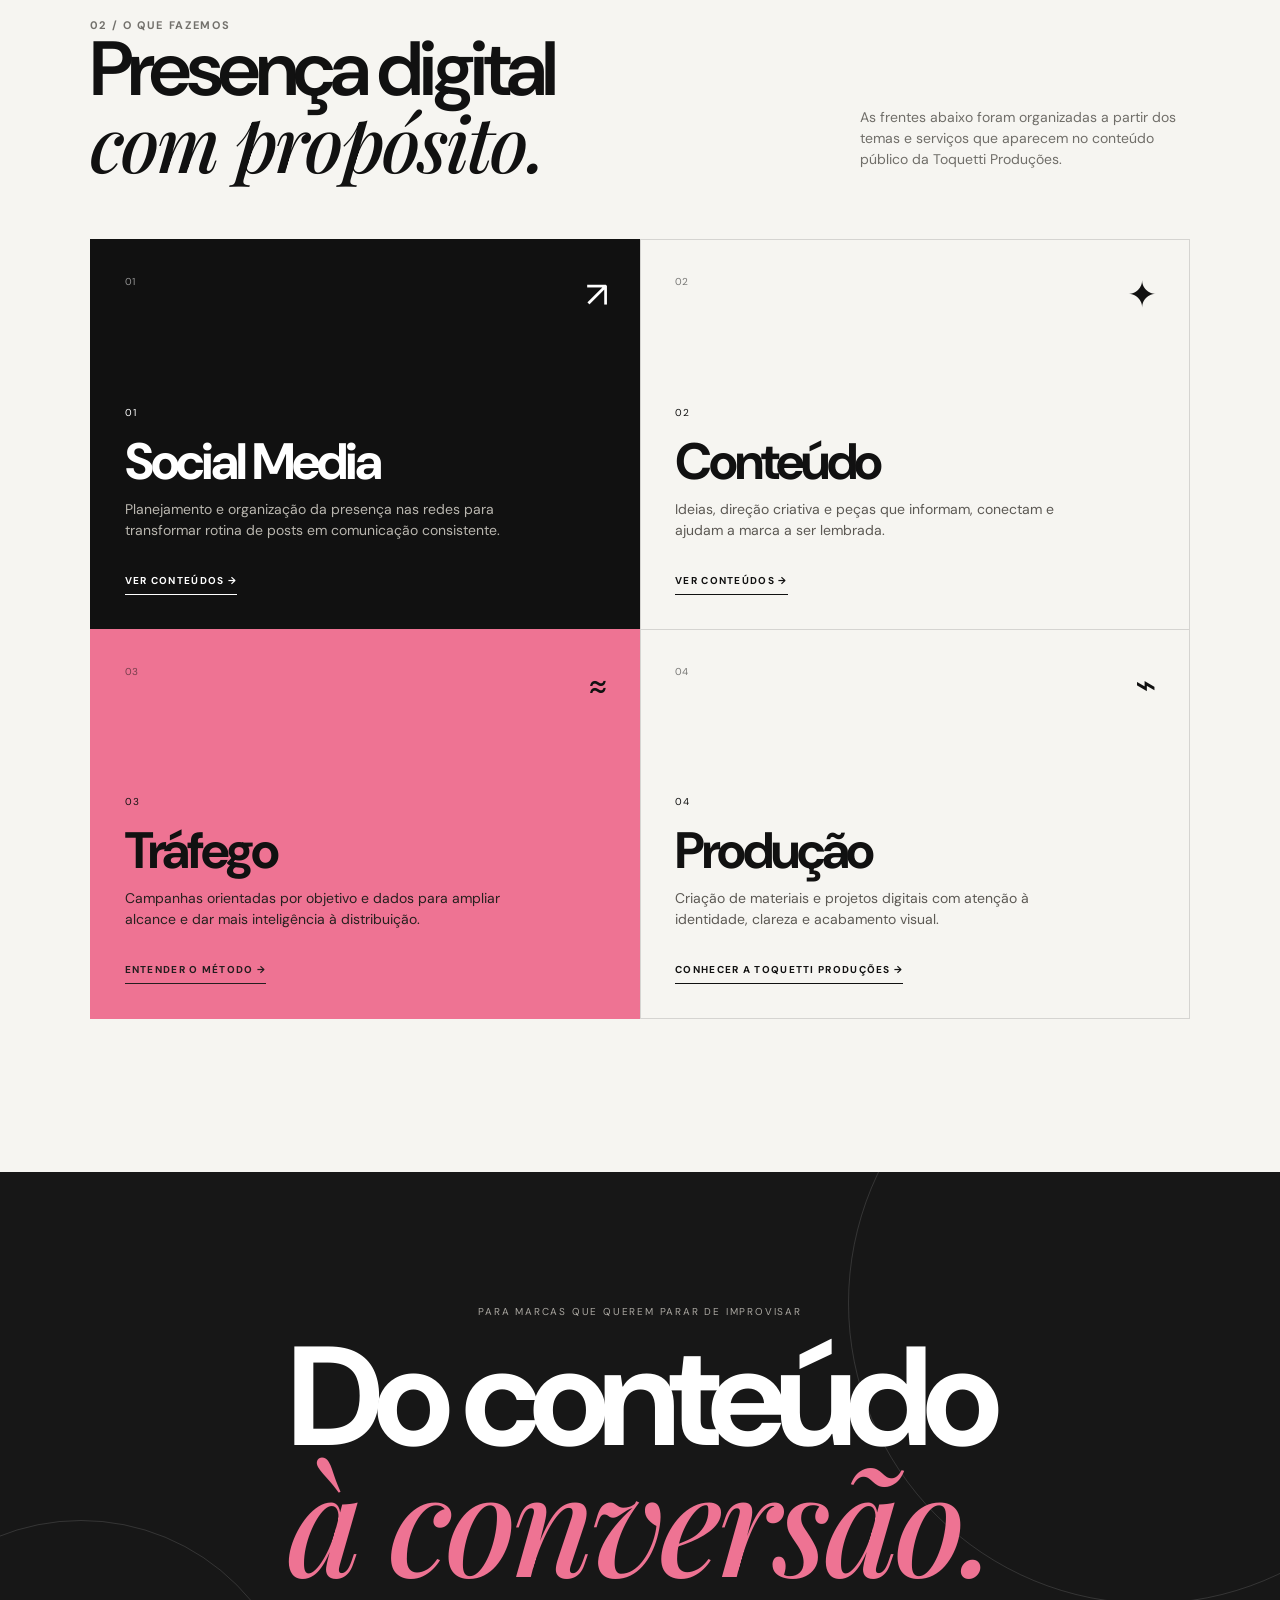
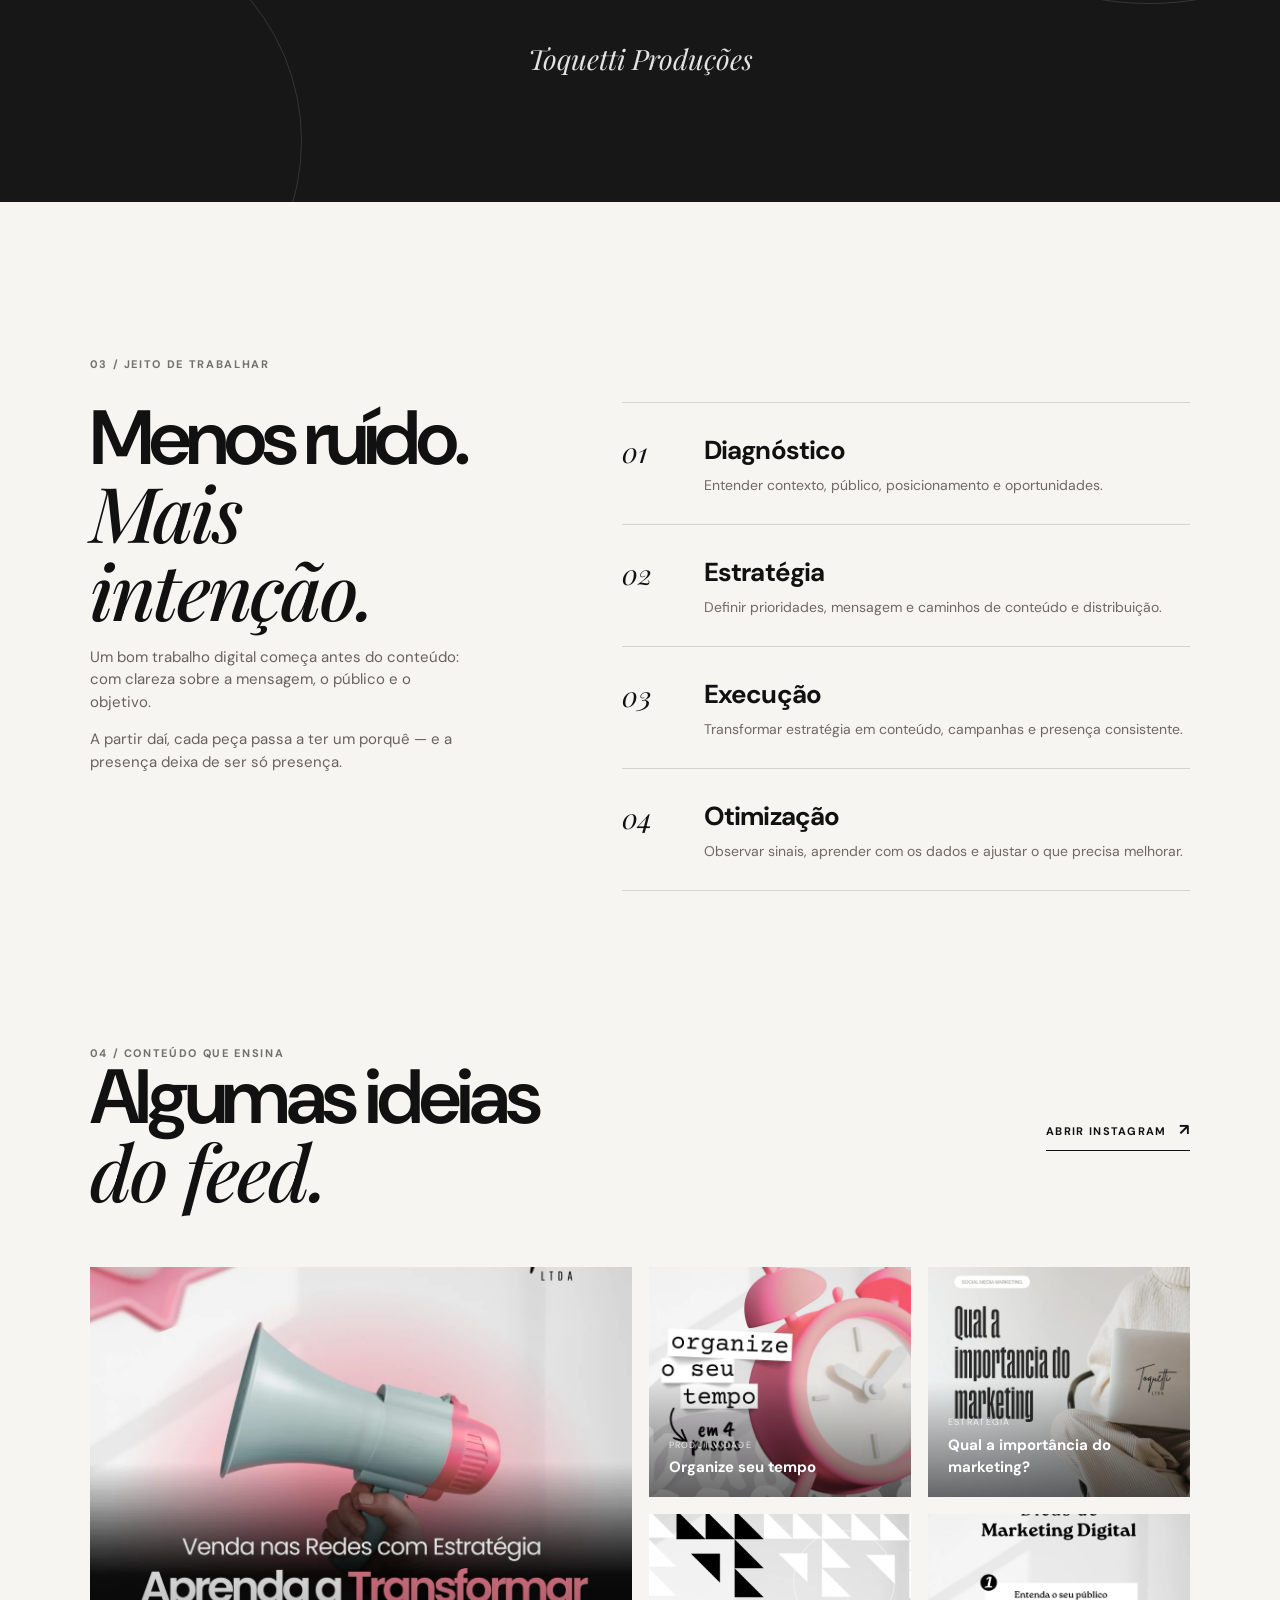
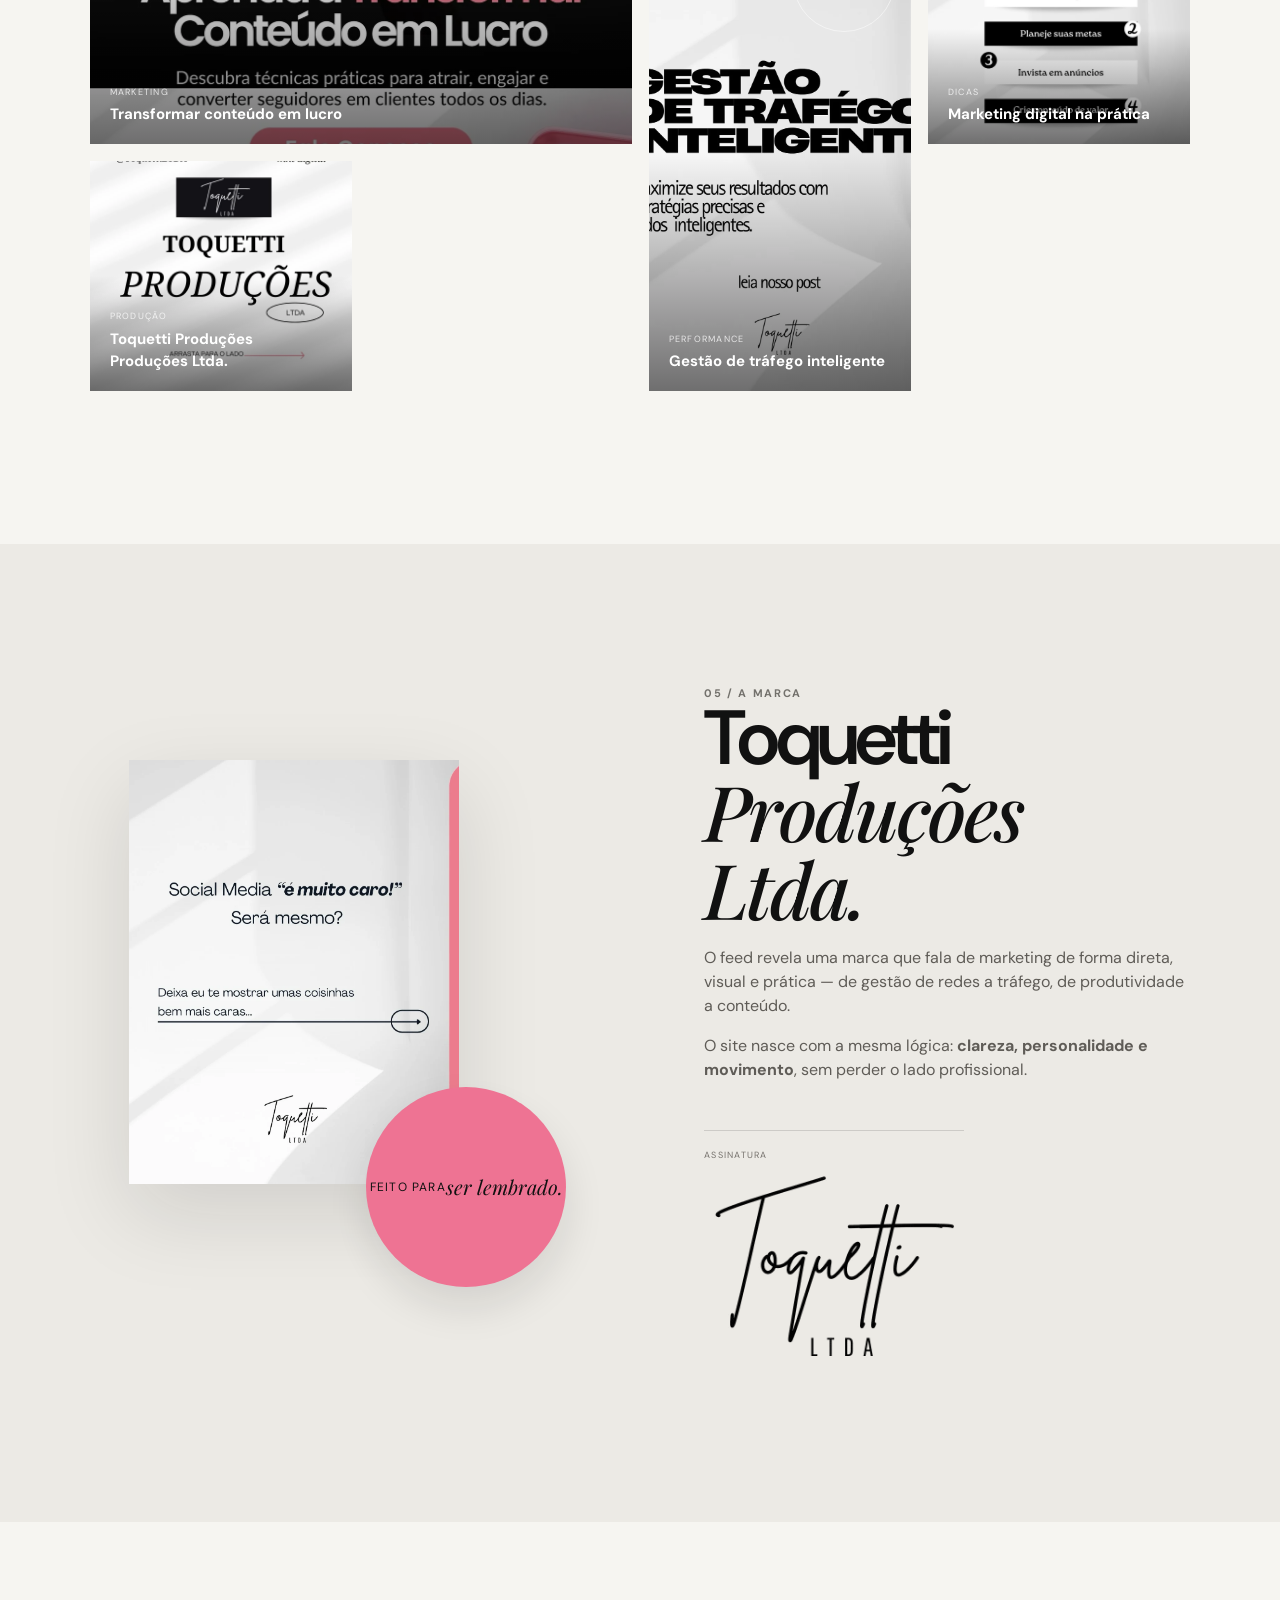
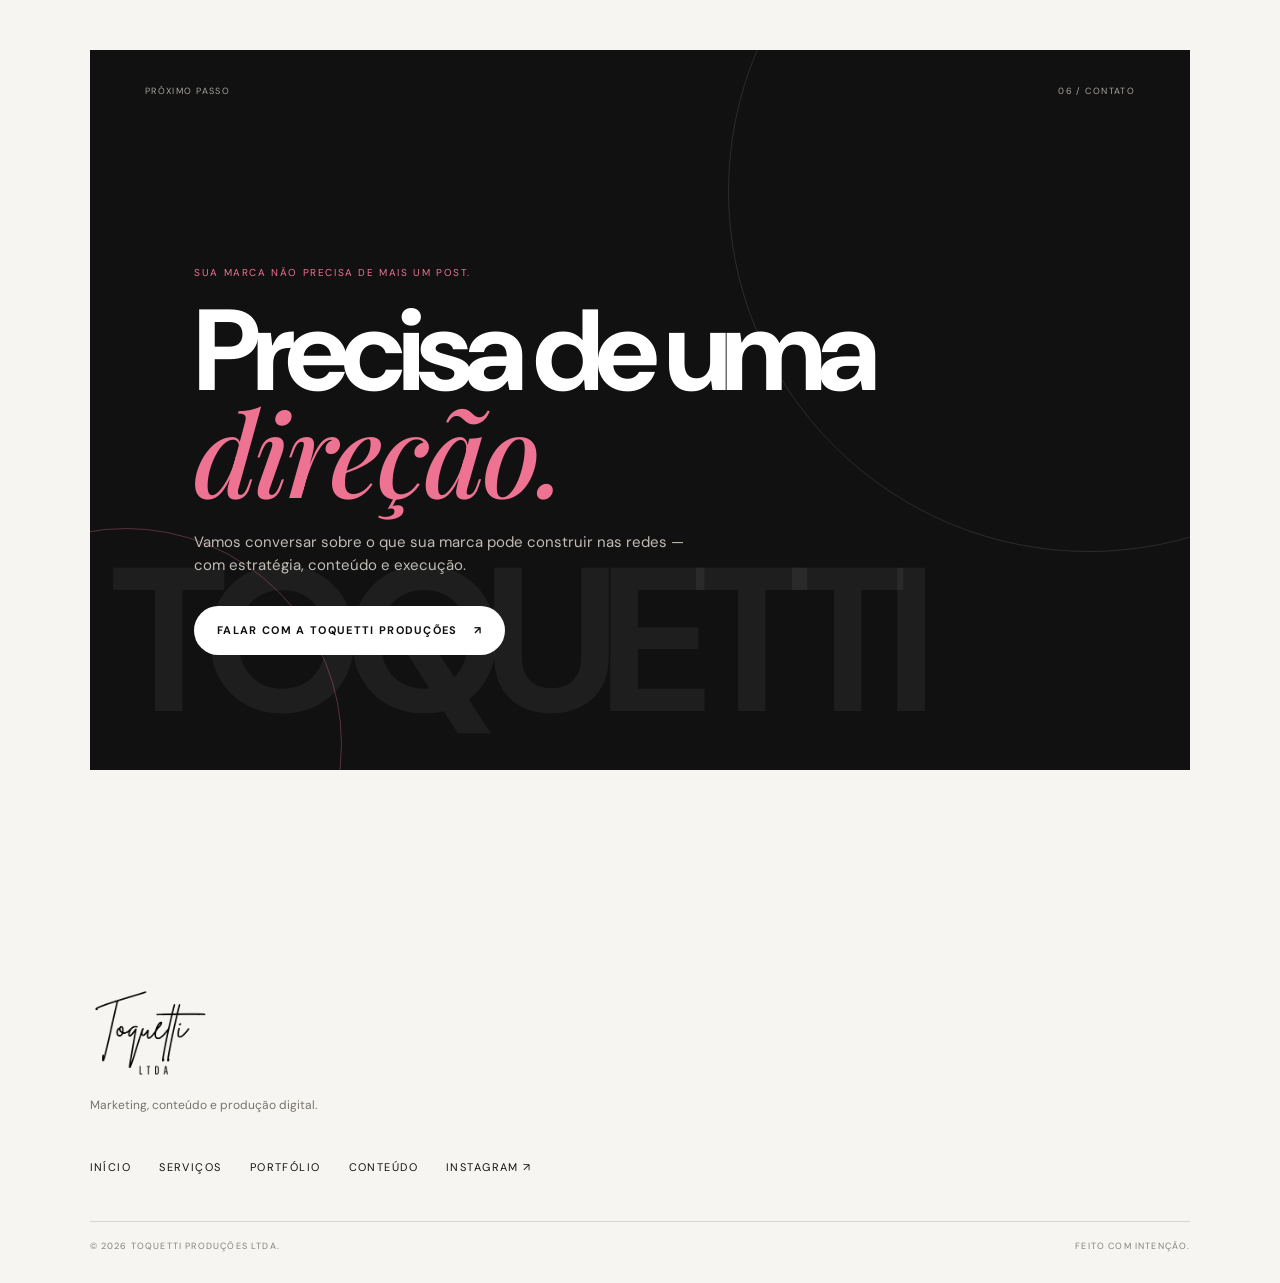
==== commit b66b0e04: "Atualização3" ====
--- a/index.html
+++ b/index.html
@@ -3,10 +3,10 @@
 <head>
   <meta charset="utf-8">
   <meta name="viewport" content="width=device-width, initial-scale=1">
-  <title>Toquetti | Marketing, Conteúdo & Performance</title>
+  <title>Toquetti Produções | Marketing, Conteúdo & Performance</title>
   <meta name="description" content="Toquetti Produções Ltda — estratégia, conteúdo, social media e gestão de tráfego para marcas que querem comunicar melhor e vender pelas redes.">
   <meta name="theme-color" content="#151515">
-  <meta property="og:title" content="Toquetti — Marketing que vira movimento">
+  <meta property="og:title" content="Toquetti Produções — Marketing que vira movimento">
   <meta property="og:description" content="Estratégia, conteúdo e performance para transformar presença digital em oportunidade.">
   <meta property="og:image" content="assets/588447859_17844852459617272_4798717684288177207_n.webp">
   <meta property="og:type" content="website">
@@ -18,29 +18,46 @@
 </head>
 <body>
   <div class="noise" aria-hidden="true"></div>
-  <header class="site-header" id="top">
-    <a class="brand" href="#top" aria-label="Toquetti, voltar ao início">
-      <img src="assets/toquetti-logo.png" alt="Logo Toquetti LTDA">
+  <header class="site-header">
+    <a class="brand" href="#top" aria-label="Toquetti Produções, voltar ao início">
+      <img src="assets/toquetti-logo.png" alt="Logo Toquetti Produções LTDA">
     </a>
+
+    <!-- Checkbox oculto para controlar o menu -->
+    <input type="checkbox" id="menu-toggle" hidden>
+
+    <!-- Label com ícone hambúrguer estilizado -->
+    <label for="menu-toggle" class="menu-toggle-label" aria-label="Abrir menu">
+      <span class="hamburger-line"></span>
+      <span class="hamburger-line"></span>
+      <span class="hamburger-line"></span>
+    </label>
+
+    <!-- Navegação principal -->
     <nav class="nav" aria-label="Navegação principal">
+      <a href="#top">Início</a>
       <a href="#servicos">Serviços</a>
       <a href="#metodo">Método</a>
-      <a href="portfolio.html">Portfólio</a>
+      <a href="portfolio.html#trabalhos">Portfólio</a>
       <a href="#conteudo">Conteúdo</a>
       <a href="#sobre">Sobre</a>
+      <!-- Adicionamos o CTA no menu mobile -->
+      <a href="https://www.instagram.com/toquettiltda/" target="_blank" rel="noreferrer" class="nav-cta">fale com a Toquetti Produções <span>↗</span></a>
     </nav>
-    <a class="header-cta" href="https://www.instagram.com/toquettiltda/" target="_blank" rel="noreferrer">fale com a Toquetti <span>↗</span></a>
+
+    <!-- CTA que aparece apenas em desktop (mantido) -->
+    <a class="header-cta" href="https://www.instagram.com/toquettiltda/" target="_blank" rel="noreferrer">fale com a Toquetti Produções <span>↗</span></a>
   </header>
 
   <main>
-    <section class="hero section-pad">
+    <section class="hero section-pad" id="top">
       <div class="hero-copy reveal">
         <div class="eyebrow"><span class="dot"></span> marketing & produção digital</div>
         <h1>Ideia boa<br><em>ganha forma.</em></h1>
         <p class="hero-lead">Estratégia, conteúdo e performance para marcas que querem sair do “postar por postar” e construir presença digital com intenção.</p>
         <div class="hero-actions">
           <a class="btn btn-dark" href="https://www.instagram.com/toquettiltda/" target="_blank" rel="noreferrer">quero conversar <span>↗</span></a>
-          <a class="text-link" href="#conteudo">ver o jeito Toquetti <span>↓</span></a>
+          <a class="text-link" href="portfolio.html#trabalhos">explorar trabalhos <span>↓</span></a>
         </div>
         <div class="hero-meta">
           <span>Toquetti Produções Ltda.</span>
@@ -48,14 +65,14 @@
           <span>@toquettiltda</span>
         </div>
       </div>
-      <div class="hero-art reveal reveal-delay-1" aria-label="Seleção visual de conteúdos da Toquetti">
+      <div class="hero-art reveal reveal-delay-1" aria-label="Seleção visual de conteúdos da Toquetti Produções">
         <div class="hero-orbit orbit-a"></div>
         <div class="hero-orbit orbit-b"></div>
         <div class="hero-card hero-card-main">
-          <img src="assets/588444517_17844851607617272_3770601714509984649_n.webp" alt="Conteúdo da Toquetti sobre estratégias de marketing" loading="eager">
+          <img src="assets/588444517_17844851607617272_3770601714509984649_n.webp" alt="Conteúdo da Toquetti Produções sobre estratégias de marketing" loading="eager">
         </div>
         <div class="hero-card hero-card-float">
-          <img src="assets/588968887_17844853881617272_8036306057501816423_n.webp" alt="Conteúdo Toquetti sobre gestão de redes sociais" loading="eager">
+          <img src="assets/588968887_17844853881617272_8036306057501816423_n.webp" alt="Conteúdo Toquetti Produções sobre gestão de redes sociais" loading="eager">
         </div>
         <div class="hero-badge">estratégia<br><strong>com presença.</strong></div>
       </div>
@@ -74,7 +91,7 @@
         <h2>Marketing não é <em>só estética.</em><br>É direção.</h2>
         <div class="intro-text">
           <p>Uma marca forte precisa de uma mensagem que faça sentido, conteúdo que tenha função e distribuição que chegue em quem importa.</p>
-          <p>É nessa interseção entre <strong>criatividade + estratégia + execução</strong> que a Toquetti se posiciona.</p>
+          <p>É nessa interseção entre <strong>criatividade + estratégia + execução</strong> que a Toquetti Produções se posiciona.</p>
           <a class="arrow-link" href="#servicos">explorar serviços <span>→</span></a>
         </div>
       </div>
@@ -86,7 +103,7 @@
           <div class="section-kicker">02 / o que fazemos</div>
           <h2>Presença digital<br><em>com propósito.</em></h2>
         </div>
-        <p>As frentes abaixo foram organizadas a partir dos temas e serviços que aparecem no conteúdo público da Toquetti.</p>
+        <p>As frentes abaixo foram organizadas a partir dos temas e serviços que aparecem no conteúdo público da Toquetti Produções.</p>
       </div>
       <div class="service-grid">
         <article class="service-card service-dark">
@@ -106,7 +123,7 @@
         </article>
         <article class="service-card">
           <span class="number">04</span>
-          <div><span class="service-label">04</span><h3>Produção</h3><p>Criação de materiais e projetos digitais com atenção à identidade, clareza e acabamento visual.</p><a href="#sobre">conhecer a Toquetti →</a></div>
+          <div><span class="service-label">04</span><h3>Produção</h3><p>Criação de materiais e projetos digitais com atenção à identidade, clareza e acabamento visual.</p><a href="#sobre">conhecer a Toquetti Produções →</a></div>
           <span class="service-symbol">⌁</span>
         </article>
       </div>
@@ -116,7 +133,7 @@
       <div class="manifesto-inner">
         <p class="manifesto-small">para marcas que querem parar de improvisar</p>
         <h2>Do conteúdo<br><em>à conversão.</em></h2>
-        <div class="manifesto-mark">Toquetti<span>®</span></div>
+        <div class="manifesto-mark">Toquetti Produções</div>
       </div>
     </section>
 
@@ -143,23 +160,23 @@
         <a class="arrow-link" href="https://www.instagram.com/toquettiltda/" target="_blank" rel="noreferrer">abrir instagram <span>↗</span></a>
       </div>
       <div class="content-grid">
-        <figure class="post post-large"><img src="assets/587687568_17844853794617272_5285526525058173646_n.webp" alt="Post Toquetti: aprenda a transformar conteúdo em lucro" loading="lazy"><figcaption><span>marketing</span><b>Transformar conteúdo em lucro</b></figcaption></figure>
-        <figure class="post"><img src="assets/587832865_17844853422617272_8381683627547690068_n.webp" alt="Post Toquetti: organize o seu tempo em 4 passos" loading="lazy"><figcaption><span>produtividade</span><b>Organize seu tempo</b></figcaption></figure>
-        <figure class="post"><img src="assets/587860594_17844853053617272_3396556000851190793_n.webp" alt="Post Toquetti: qual a importância do marketing" loading="lazy"><figcaption><span>estratégia</span><b>Qual a importância do marketing?</b></figcaption></figure>
-        <figure class="post post-accent"><img src="assets/588963898_17844850929617272_9119306761757943699_n.webp" alt="Post Toquetti: gestão de tráfego inteligente" loading="lazy"><figcaption><span>performance</span><b>Gestão de tráfego inteligente</b></figcaption></figure>
-        <figure class="post"><img src="assets/589316953_17844850380617272_1329308598681567879_n.webp" alt="Post Toquetti: dicas de marketing digital" loading="lazy"><figcaption><span>dicas</span><b>Marketing digital na prática</b></figcaption></figure>
-        <figure class="post"><img src="assets/588467500_17844849402617272_6666559326730432944_n.webp" alt="Post Toquetti Produções LTDA" loading="lazy"><figcaption><span>produção</span><b>Toquetti Produções Ltda.</b></figcaption></figure>
+        <figure class="post post-large"><img src="assets/587687568_17844853794617272_5285526525058173646_n.webp" alt="Post Toquetti Produções: aprenda a transformar conteúdo em lucro" loading="lazy"><figcaption><span>marketing</span><b>Transformar conteúdo em lucro</b></figcaption></figure>
+        <figure class="post"><img src="assets/587832865_17844853422617272_8381683627547690068_n.webp" alt="Post Toquetti Produções: organize o seu tempo em 4 passos" loading="lazy"><figcaption><span>produtividade</span><b>Organize seu tempo</b></figcaption></figure>
+        <figure class="post"><img src="assets/587860594_17844853053617272_3396556000851190793_n.webp" alt="Post Toquetti Produções: qual a importância do marketing" loading="lazy"><figcaption><span>estratégia</span><b>Qual a importância do marketing?</b></figcaption></figure>
+        <figure class="post post-accent"><img src="assets/588963898_17844850929617272_9119306761757943699_n.webp" alt="Post Toquetti Produções: gestão de tráfego inteligente" loading="lazy"><figcaption><span>performance</span><b>Gestão de tráfego inteligente</b></figcaption></figure>
+        <figure class="post"><img src="assets/589316953_17844850380617272_1329308598681567879_n.webp" alt="Post Toquetti Produções: dicas de marketing digital" loading="lazy"><figcaption><span>dicas</span><b>Marketing digital na prática</b></figcaption></figure>
+        <figure class="post"><img src="assets/588467500_17844849402617272_6666559326730432944_n.webp" alt="Post Toquetti Produções LTDA" loading="lazy"><figcaption><span>produção</span><b>Toquetti Produções Produções Ltda.</b></figcaption></figure>
       </div>
     </section>
 
     <section class="about section-pad" id="sobre">
-      <div class="about-art"><div class="about-frame"><img src="assets/588447859_17844852459617272_4798717684288177207_n.webp" alt="Conteúdo da Toquetti sobre o custo de social media" loading="lazy"></div><div class="about-sticker">feito para<br><em>ser lembrado.</em></div></div>
+      <div class="about-art"><div class="about-frame"><img src="assets/588447859_17844852459617272_4798717684288177207_n.webp" alt="Conteúdo da Toquetti Produções sobre o custo de social media" loading="lazy"></div><div class="about-sticker">feito para<br><em>ser lembrado.</em></div></div>
       <div class="about-copy">
         <div class="section-kicker">05 / a marca</div>
-        <h2>Toquetti<br><em>Produções Ltda.</em></h2>
+        <h2>Toquetti<br><em> Produções Ltda.</em></h2>
         <p>O feed revela uma marca que fala de marketing de forma direta, visual e prática — de gestão de redes a tráfego, de produtividade a conteúdo.</p>
         <p>O site nasce com a mesma lógica: <strong>clareza, personalidade e movimento</strong>, sem perder o lado profissional.</p>
-        <div class="about-signature"><span>assinatura</span><strong>Toquetti</strong></div>
+        <div class="about-signature"><span>assinatura</span><img src="assets/toquetti-logo.png" alt="Toquetti Produções LTDA"></div>
       </div>
     </section>
 
@@ -170,7 +187,7 @@
           <p class="cta-overline">sua marca não precisa de mais um post.</p>
           <h2>Precisa de uma<br><em>direção.</em></h2>
           <p>Vamos conversar sobre o que sua marca pode construir nas redes — com estratégia, conteúdo e execução.</p>
-          <a class="btn btn-light" href="https://www.instagram.com/toquettiltda/" target="_blank" rel="noreferrer">falar com a Toquetti <span>↗</span></a>
+          <a class="btn btn-light" href="https://www.instagram.com/toquettiltda/" target="_blank" rel="noreferrer">falar com a Toquetti Produções <span>↗</span></a>
         </div>
         <div class="cta-word">TOQUETTI</div>
       </div>
@@ -178,7 +195,7 @@
   </main>
 
   <footer class="footer section-pad">
-    <div class="footer-brand"><img src="assets/toquetti-logo.png" alt="Toquetti LTDA"><p>Marketing, conteúdo e produção digital.</p></div>
+    <div class="footer-brand"><img src="assets/toquetti-logo.png" alt="Toquetti Produções LTDA"><p>Marketing, conteúdo e produção digital.</p></div>
     <div class="footer-links"><a href="#top">início</a><a href="#servicos">serviços</a><a href="portfolio.html">portfólio</a><a href="#conteudo">conteúdo</a><a href="https://www.instagram.com/toquettiltda/" target="_blank" rel="noreferrer">instagram ↗</a></div>
     <div class="footer-bottom"><span>© <span id="year"></span> Toquetti Produções Ltda.</span><span>feito com intenção.</span></div>
   </footer>
--- a/styles.css
+++ b/styles.css
@@ -47,3 +47,128 @@
 @media(max-width:960px){.site-header{grid-template-columns:1fr auto}.nav{display:none}.hero{grid-template-columns:1fr;min-height:auto;padding-top:11vw}.hero-art{height:580px;margin-top:2vw}.hero-card-main{right:12%;width:52%}.hero-card-float{left:8%;width:31%}.intro-grid,.method-grid,.about{grid-template-columns:1fr;gap:55px}.service-grid{grid-template-columns:1fr}.service-card{border-right:1px solid var(--line)!important;border-bottom:0}.service-card:last-child{border-bottom:1px solid var(--line)}.post-large{grid-column:span 8}.post-accent{grid-column:span 4}.post:nth-child(2),.post:nth-child(3),.post:nth-child(5),.post:nth-child(6){grid-column:span 4}.about-art{min-height:580px}.cta-box{min-height:650px}}
 @media(max-width:640px){.section-pad{padding-left:5.5vw;padding-right:5.5vw}.site-header{height:70px;padding:0 5.5vw}.brand img{width:72px}.header-cta{font-size:9px}.hero{padding-top:16vw}.hero h1{font-size:18vw}.hero-art{height:500px}.hero-card-main{width:61%;right:5%}.hero-card-float{width:40%;left:2%;bottom:8%}.hero-badge{font-size:8px;right:1%;bottom:3%}.hero-badge strong{font-size:15px}.hero-orbit{display:none}.hero-meta{margin-top:42px}.intro,.method,.content,.about,.cta{padding-top:18vw;padding-bottom:18vw}.intro-grid{margin-top:20px}.section-head{display:block}.section-head>p{margin-top:20px}.service-card{min-height:340px;padding:27px}.service-card h3{font-size:42px}.manifesto{min-height:520px;padding:60px 5vw}.manifesto h2{font-size:18vw}.method-grid{margin-top:20px}.step{grid-template-columns:43px 1fr;gap:15px}.step h3{font-size:23px}.content-grid{grid-template-columns:1fr 1fr;grid-auto-rows:180px;gap:10px}.post-large{grid-column:span 2;grid-row:span 2}.post-accent,.post:nth-child(2),.post:nth-child(3),.post:nth-child(5),.post:nth-child(6){grid-column:span 1;grid-row:span 1}.post figcaption{left:10px;right:8px;bottom:10px}.post figcaption b{font-size:12px}.about-art{min-height:470px}.about-frame{width:72%;left:4%}.about-sticker{width:155px;height:155px;font-size:9px;right:0;bottom:6%}.about-copy h2{font-size:17vw}.cta-box{min-height:610px;padding:25px 7%}.cta-content{margin-left:0;padding:50px 0}.cta h2{font-size:16vw}.cta-word{font-size:29vw}.footer-links{flex-wrap:wrap;gap:15px}.footer-bottom{display:block;line-height:1.8}.footer-bottom span{display:block}}
 @media(prefers-reduced-motion:reduce){html{scroll-behavior:auto}.marquee-track{animation:none}.reveal{opacity:1;transform:none;animation:none}}
+/* ===== MENU MOBILE SEM JS (checkbox hack) ===== */
+
+/* ===== ÍCONE HAMBÚRGUER ===== */
+.menu-toggle-label {
+  display: none; /* só aparece no mobile */
+  flex-direction: column;
+  justify-content: center;
+  align-items: center;
+  gap: 5px;
+  width: 30px;
+  height: 30px;
+  cursor: pointer;
+  padding: 4px;
+  background: transparent;
+  border: none;
+}
+
+.hamburger-line {
+  display: block;
+  width: 24px;
+  height: 2px;
+  background: var(--ink); /* cor escura, igual ao texto */
+  transition: transform .3s ease, opacity .3s ease;
+  border-radius: 2px; /* levemente arredondado para suavizar */
+}
+
+/* Animação para "X" quando ativo */
+#menu-toggle:checked ~ .menu-toggle-label .hamburger-line:nth-child(1) {
+  transform: translateY(7px) rotate(45deg);
+}
+#menu-toggle:checked ~ .menu-toggle-label .hamburger-line:nth-child(2) {
+  opacity: 0;
+}
+#menu-toggle:checked ~ .menu-toggle-label .hamburger-line:nth-child(3) {
+  transform: translateY(-7px) rotate(-45deg);
+}
+
+/* ===== MENU MOBILE ===== */
+@media (max-width: 960px) {
+  .menu-toggle-label {
+    display: flex;
+    justify-self: end;
+    order: 2; /* coloca ao lado do CTA desktop (que será escondido) */
+  }
+
+  /* Esconde o CTA do desktop no mobile */
+  .header-cta {
+    display: none;
+  }
+
+  /* Ajuste do grid do header */
+  .site-header {
+    grid-template-columns: auto 1fr auto auto;
+    gap: 12px;
+  }
+
+  /* Nav padrão: escondido, vira dropdown */
+  .nav {
+    display: none;
+    position: absolute;
+    top: 100%;
+    left: 0;
+    right: 0;
+    background: rgba(246, 245, 241, 0.98);
+    backdrop-filter: blur(16px);
+    flex-direction: column;
+    padding: 20px 5vw 30px;
+    border-bottom: 1px solid rgba(17, 17, 17, 0.07);
+    gap: 16px;
+    box-shadow: 0 20px 40px rgba(0,0,0,0.08);
+    z-index: 20;
+  }
+
+  .nav a {
+    font-size: 14px;
+    padding: 10px 0;
+    border-bottom: 1px solid rgba(17, 17, 17, 0.07);
+    opacity: 1;
+    text-align: left;
+    font-weight: 600;
+    letter-spacing: .08em;
+    text-transform: uppercase;
+  }
+  .nav a:last-child {
+    border-bottom: 0;
+  }
+
+  /* Estilo especial para o CTA dentro do menu */
+  .nav-cta {
+    color: var(--pink) !important;
+    border-bottom: 1px solid var(--pink) !important;
+    padding-bottom: 6px !important;
+    margin-top: 8px;
+    font-weight: 700;
+  }
+  .nav-cta span {
+    font-size: 18px;
+    margin-left: 5px;
+  }
+
+  /* Exibe o nav quando checkbox está marcado */
+  #menu-toggle:checked ~ .nav {
+    display: flex;
+  }
+}
+
+@media (max-width: 640px) {
+  .menu-toggle-label {
+    width: 26px;
+    height: 26px;
+  }
+  .hamburger-line {
+    width: 20px;
+    height: 2px;
+  }
+  .nav a {
+    font-size: 13px;
+    padding: 12px 0;
+  }
+}
+@media (min-width: 768px) {
+  .nav-cta {
+    display: none;
+  }
+}
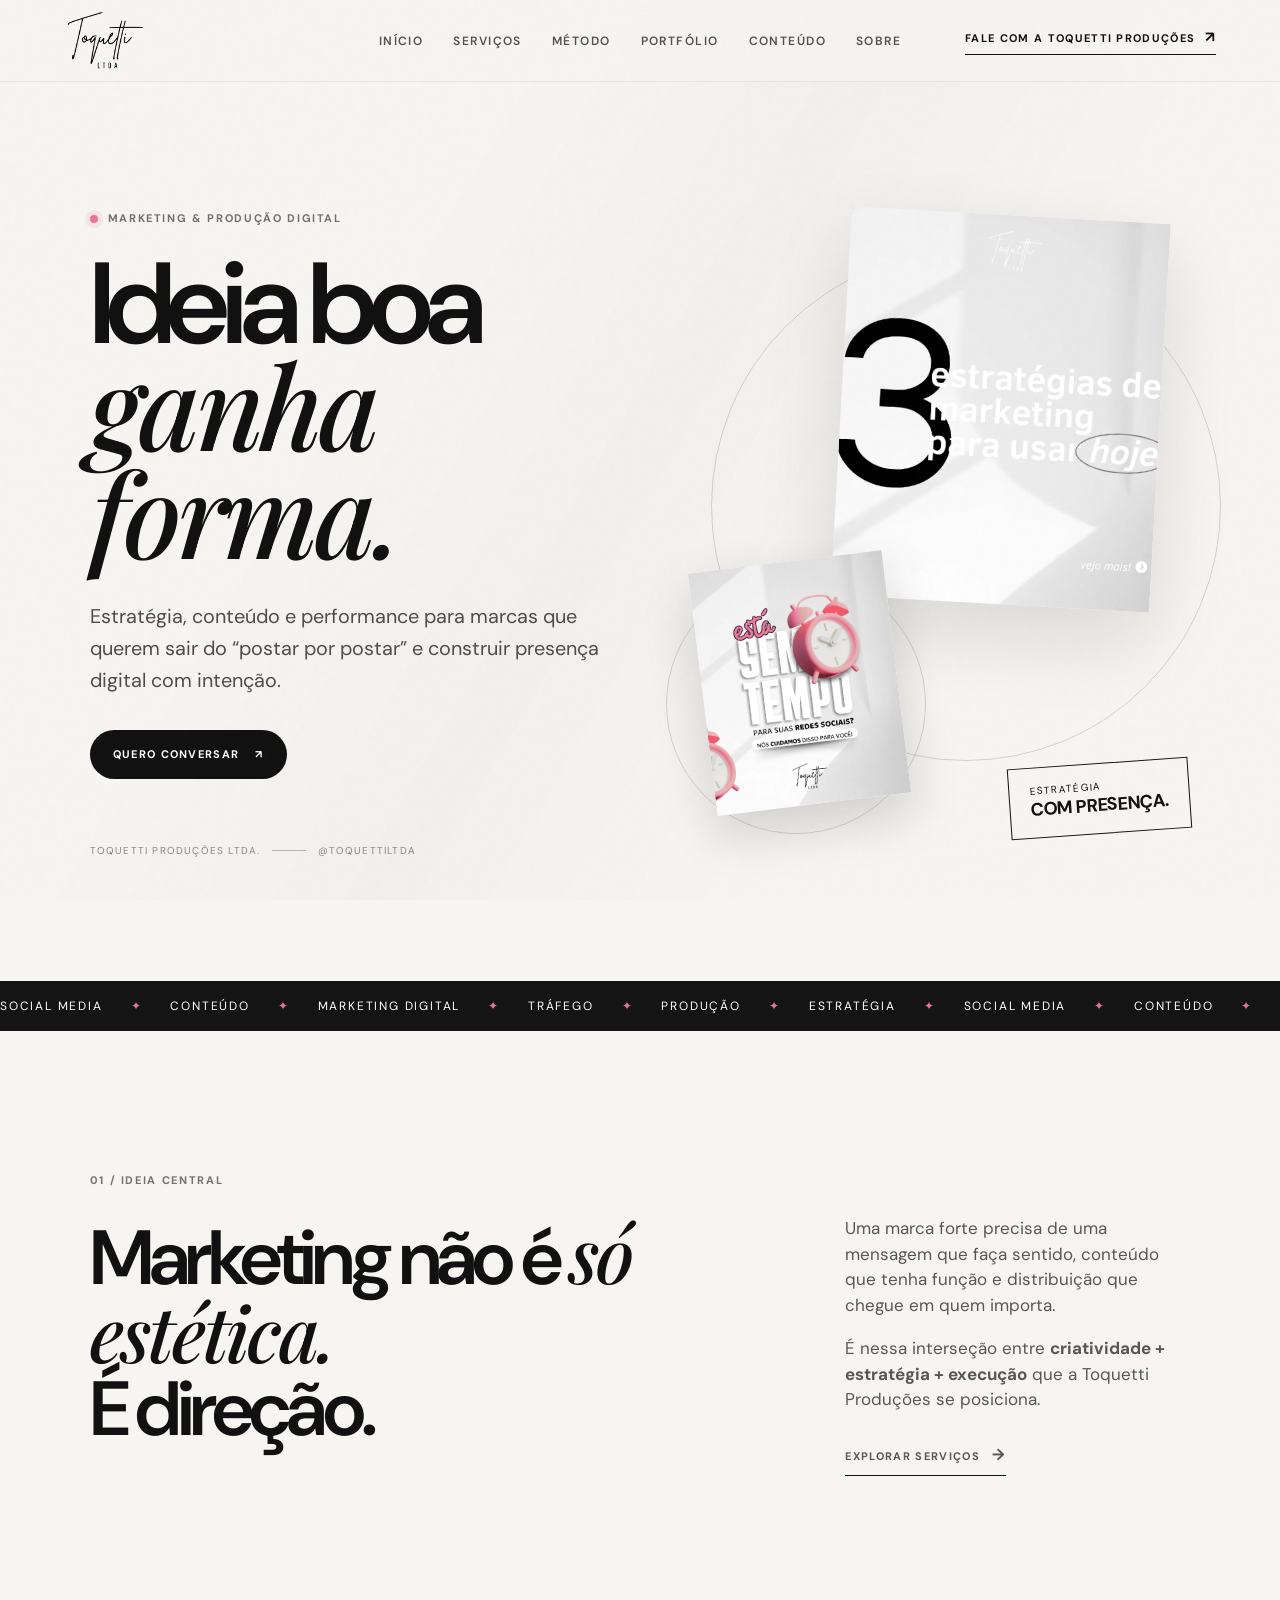
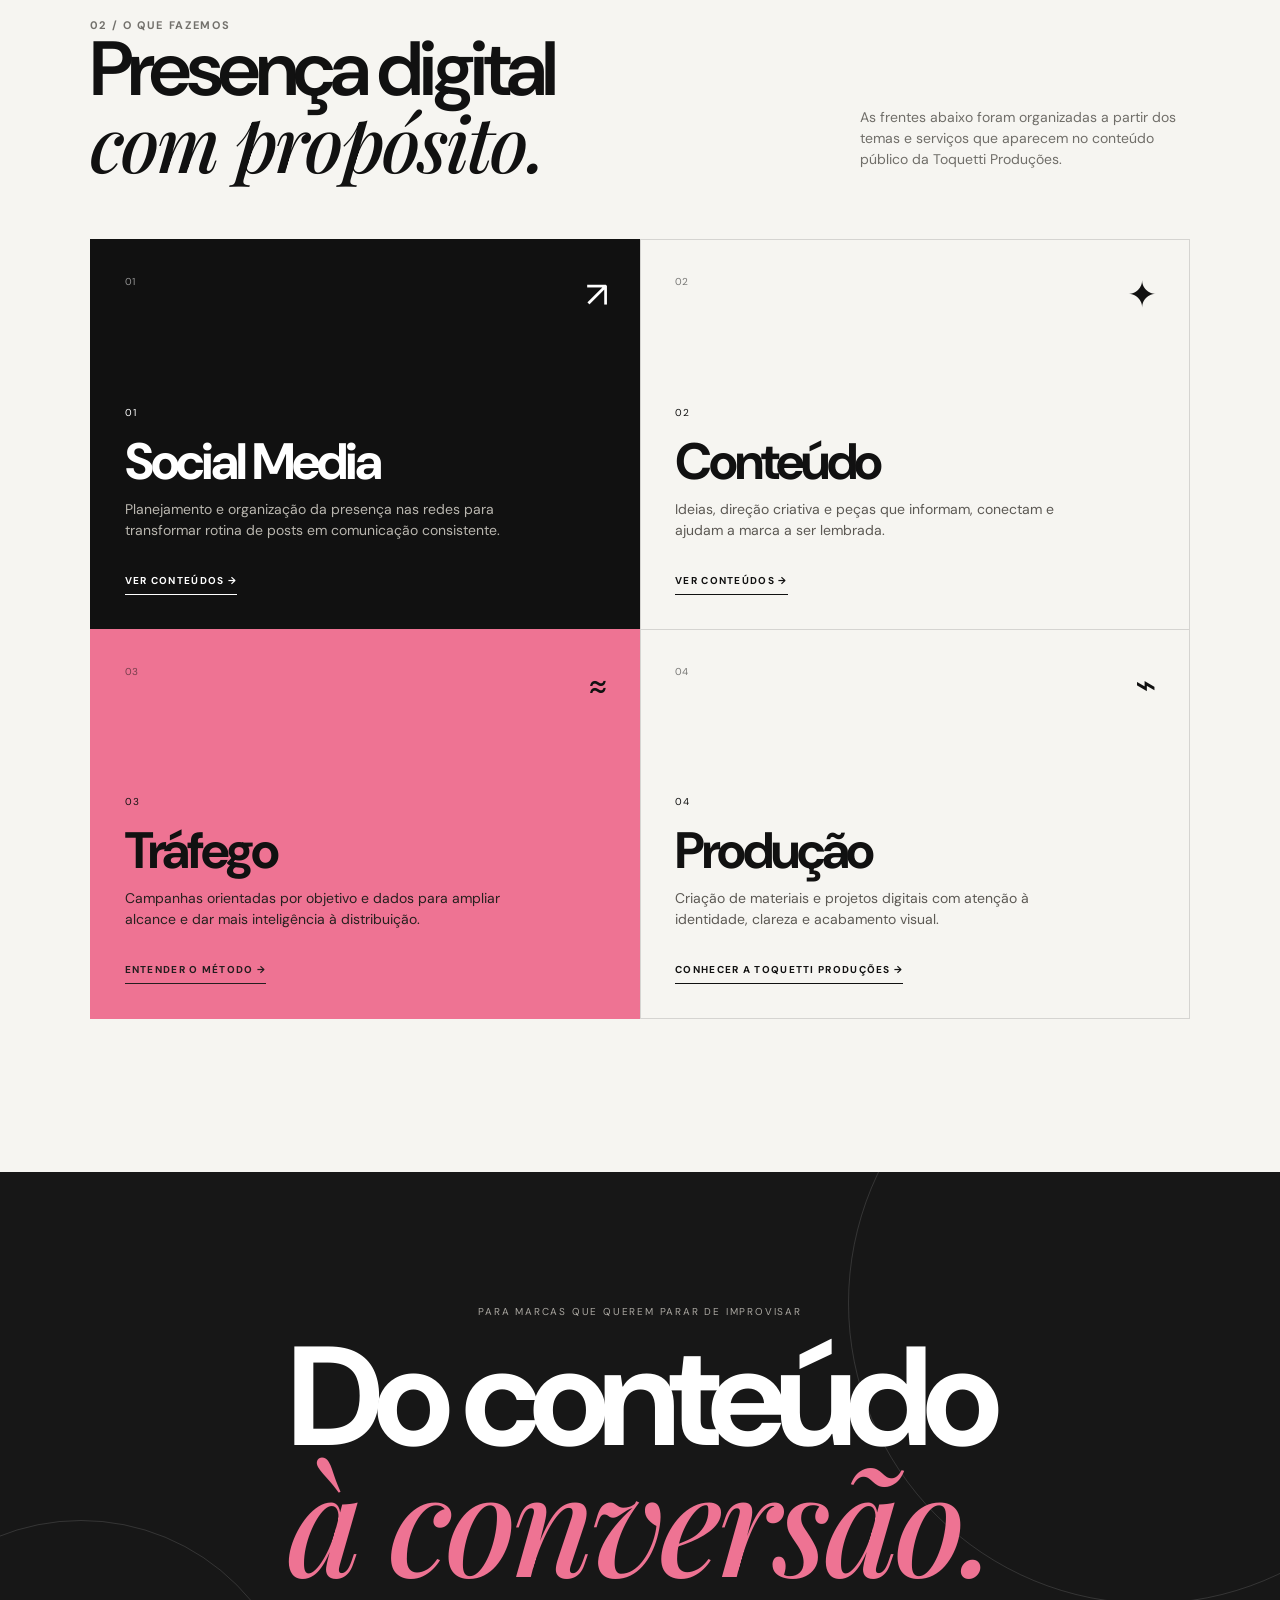
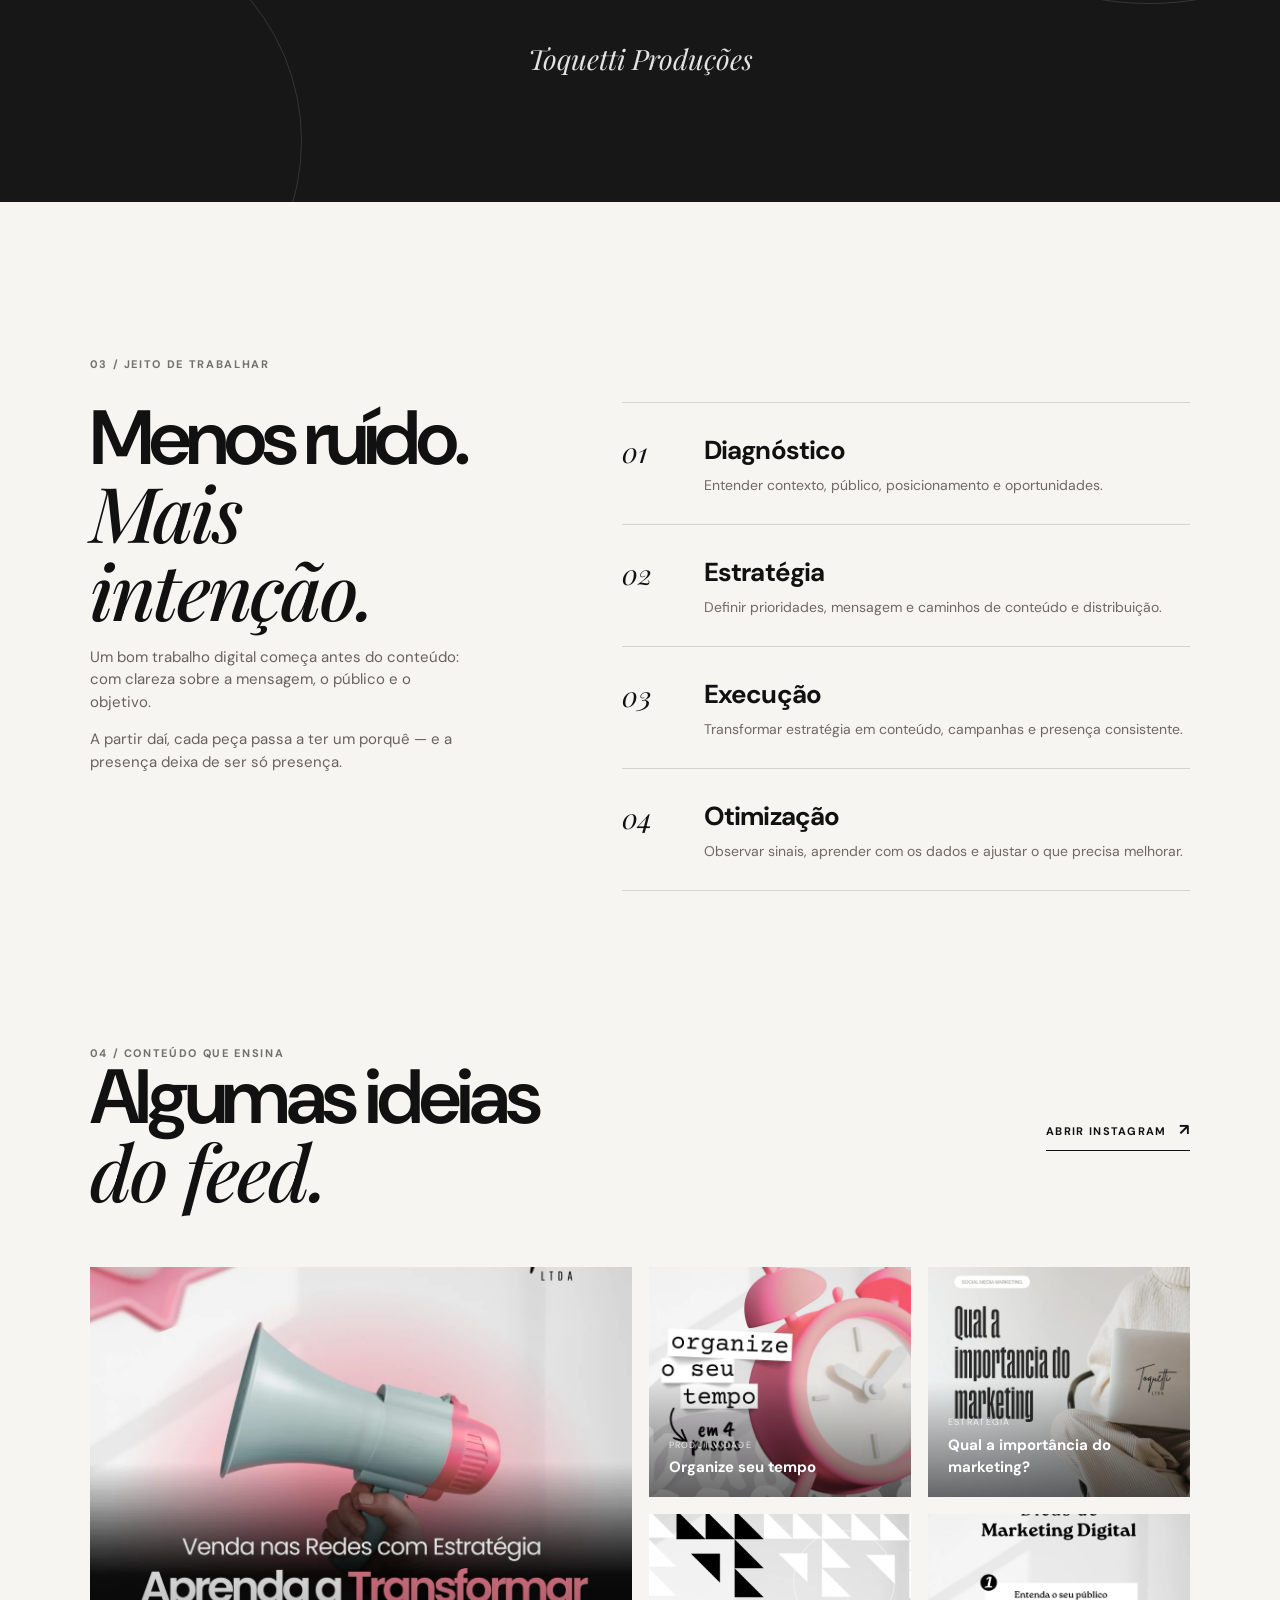
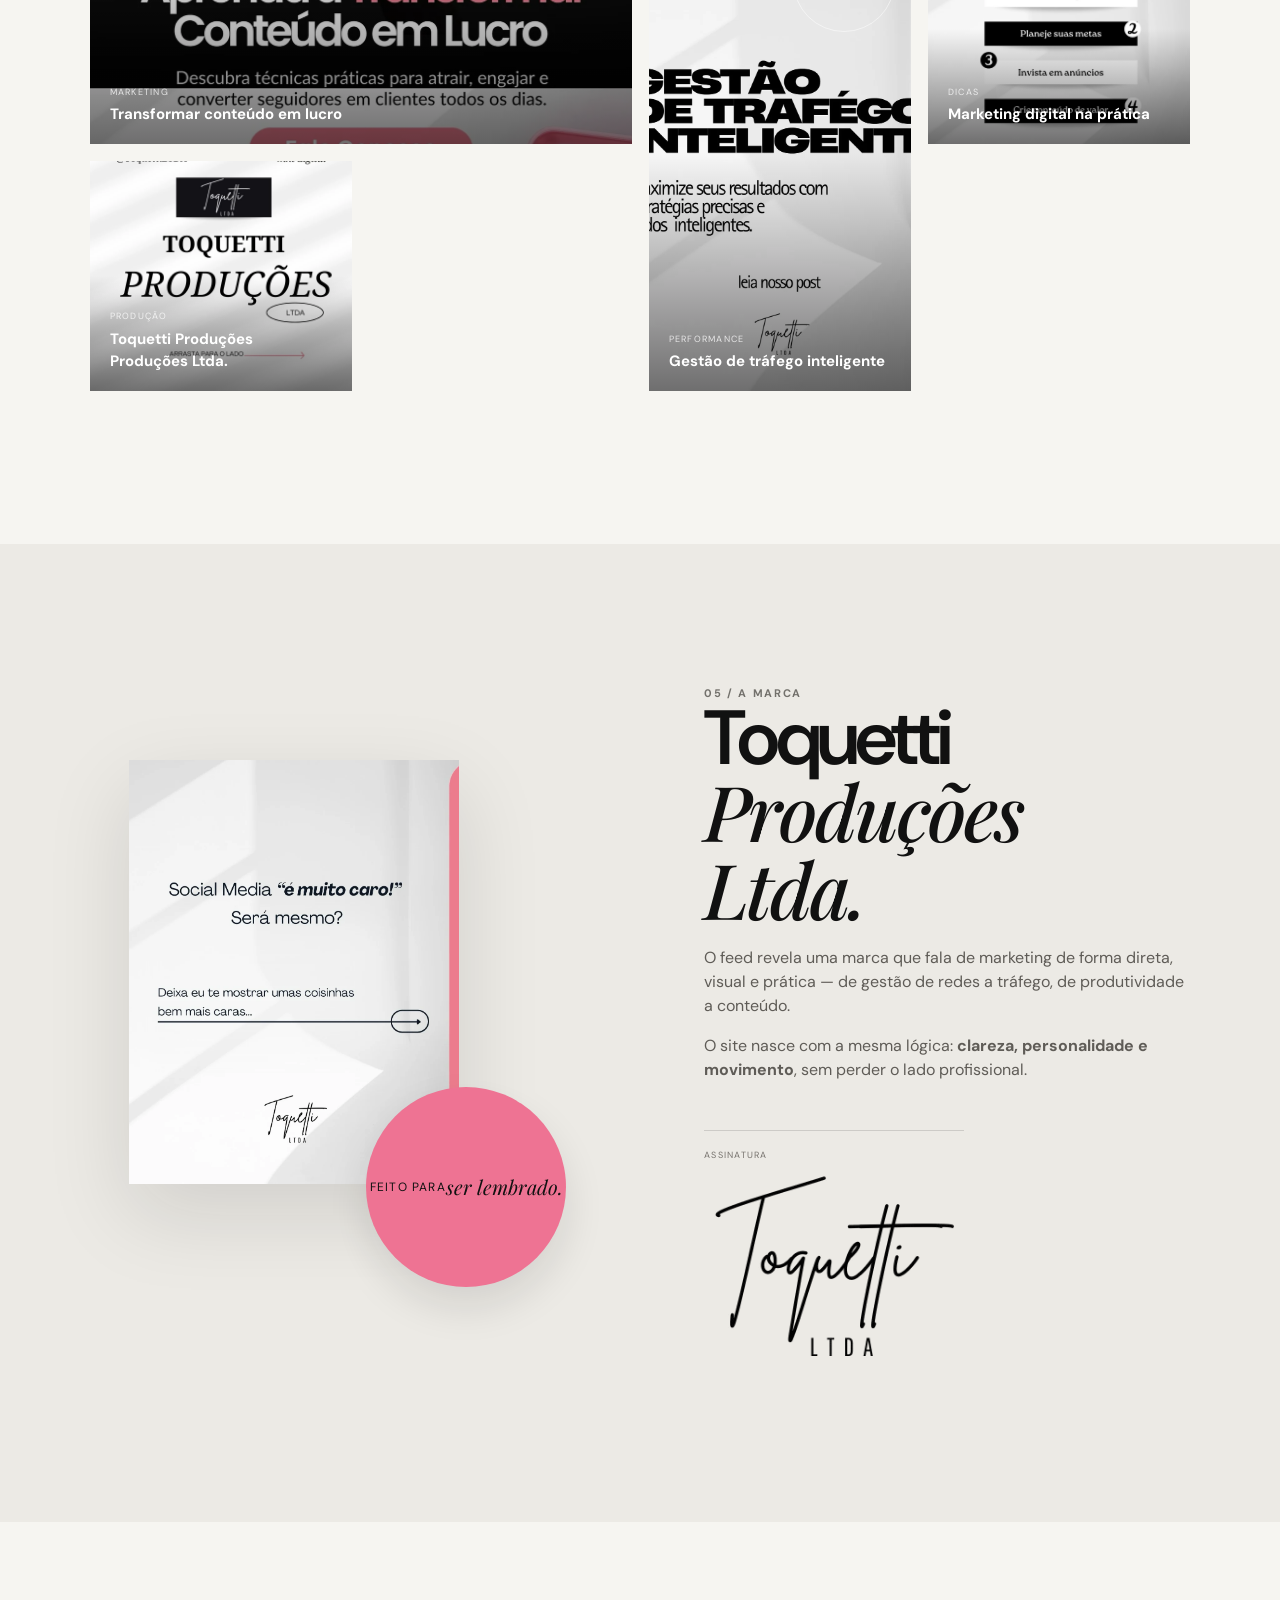
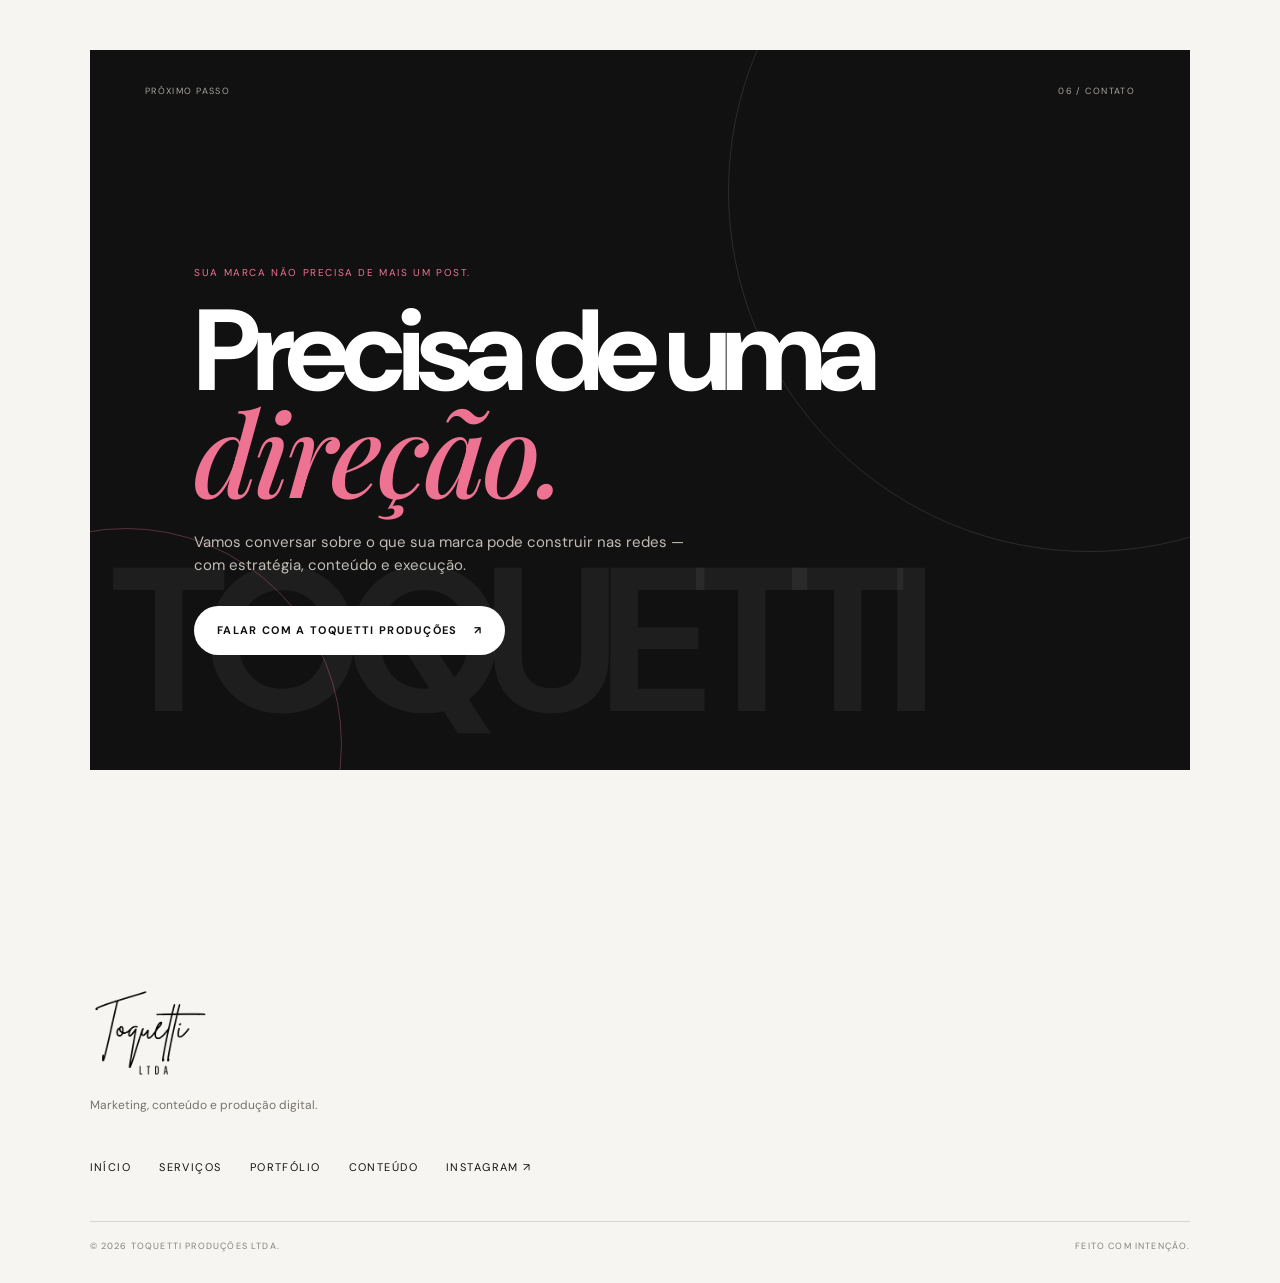
==== commit 9fba4011: "Atualização5" ====
--- a/index.html
+++ b/index.html
@@ -38,7 +38,7 @@
       <a href="#top">Início</a>
       <a href="#servicos">Serviços</a>
       <a href="#metodo">Método</a>
-      <a href="portfolio.html#trabalhos">Portfólio</a>
+      <a href="portfolio.html">Portfólio</a>
       <a href="#conteudo">Conteúdo</a>
       <a href="#sobre">Sobre</a>
       <!-- Adicionamos o CTA no menu mobile -->
@@ -57,7 +57,7 @@
         <p class="hero-lead">Estratégia, conteúdo e performance para marcas que querem sair do “postar por postar” e construir presença digital com intenção.</p>
         <div class="hero-actions">
           <a class="btn btn-dark" href="https://www.instagram.com/toquettiltda/" target="_blank" rel="noreferrer">quero conversar <span>↗</span></a>
-          <a class="text-link" href="portfolio.html#trabalhos">explorar trabalhos <span>↓</span></a>
+          
         </div>
         <div class="hero-meta">
           <span>Toquetti Produções Ltda.</span>
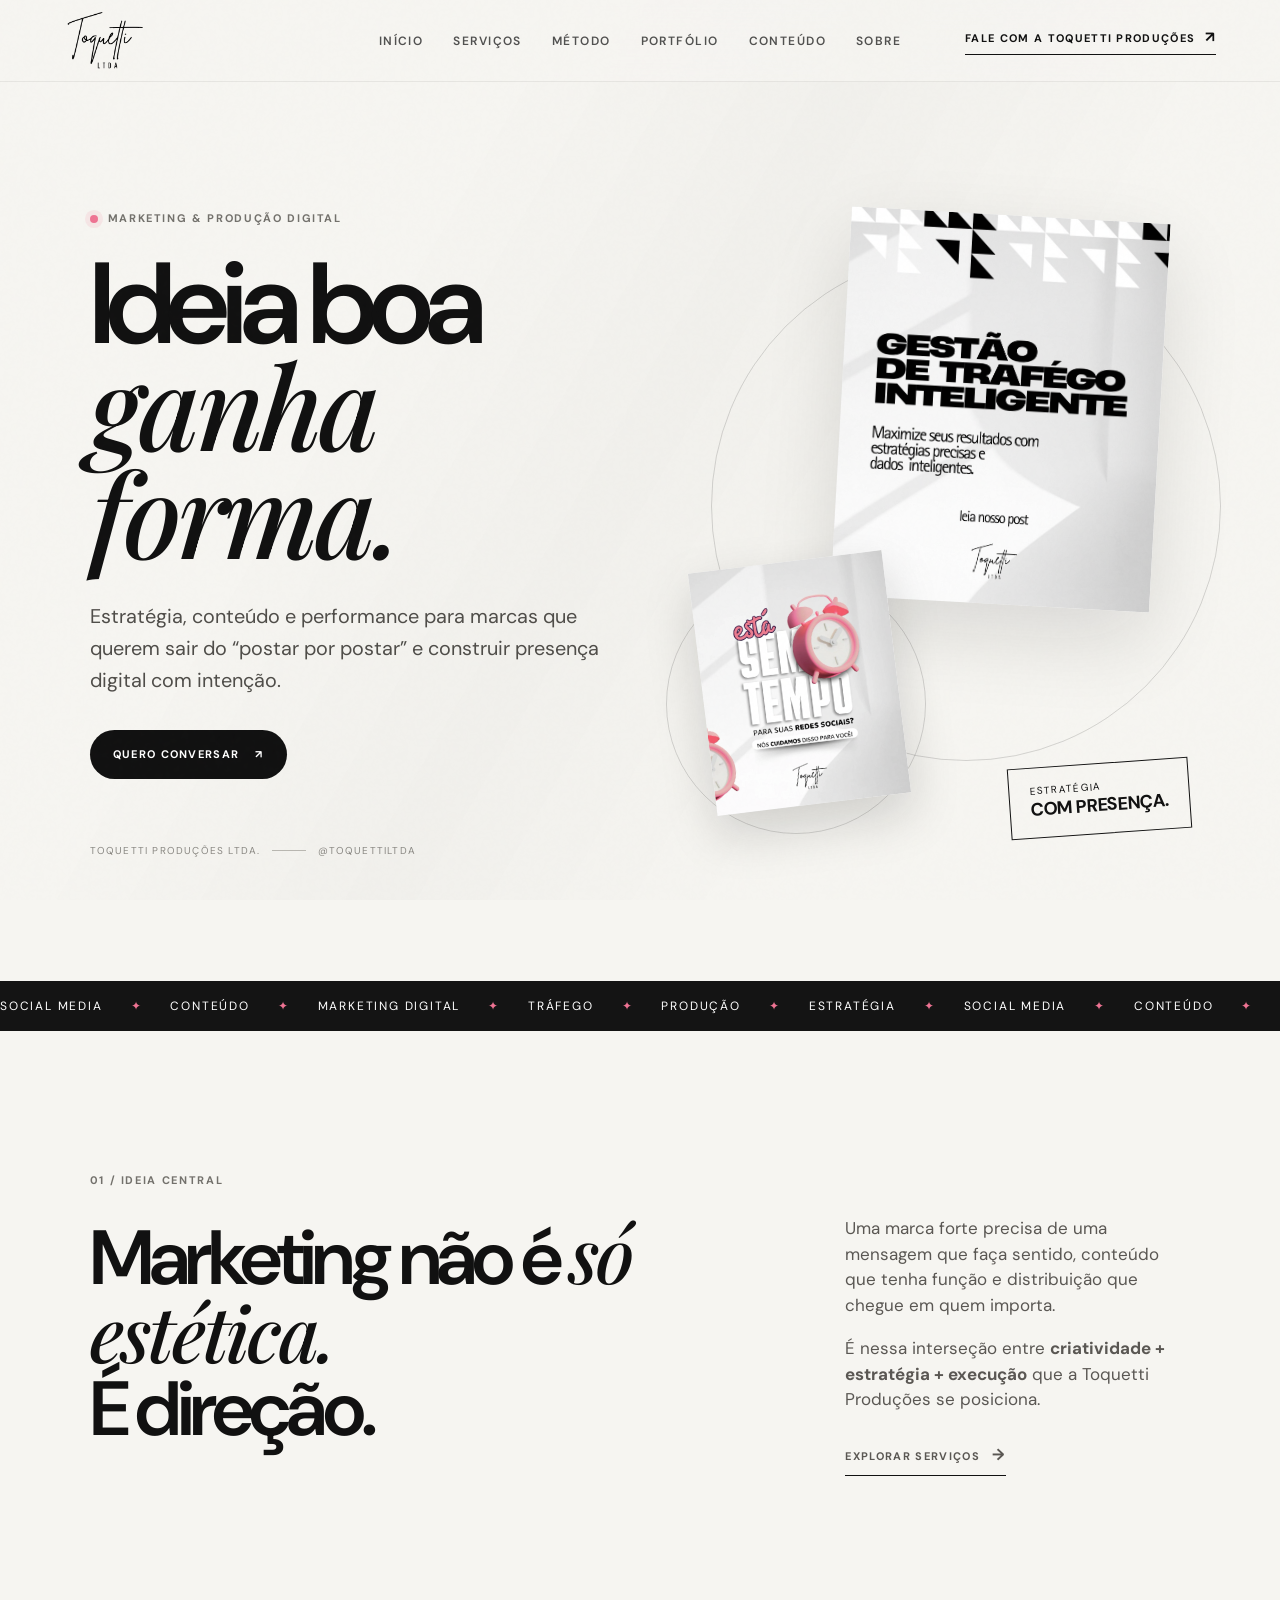
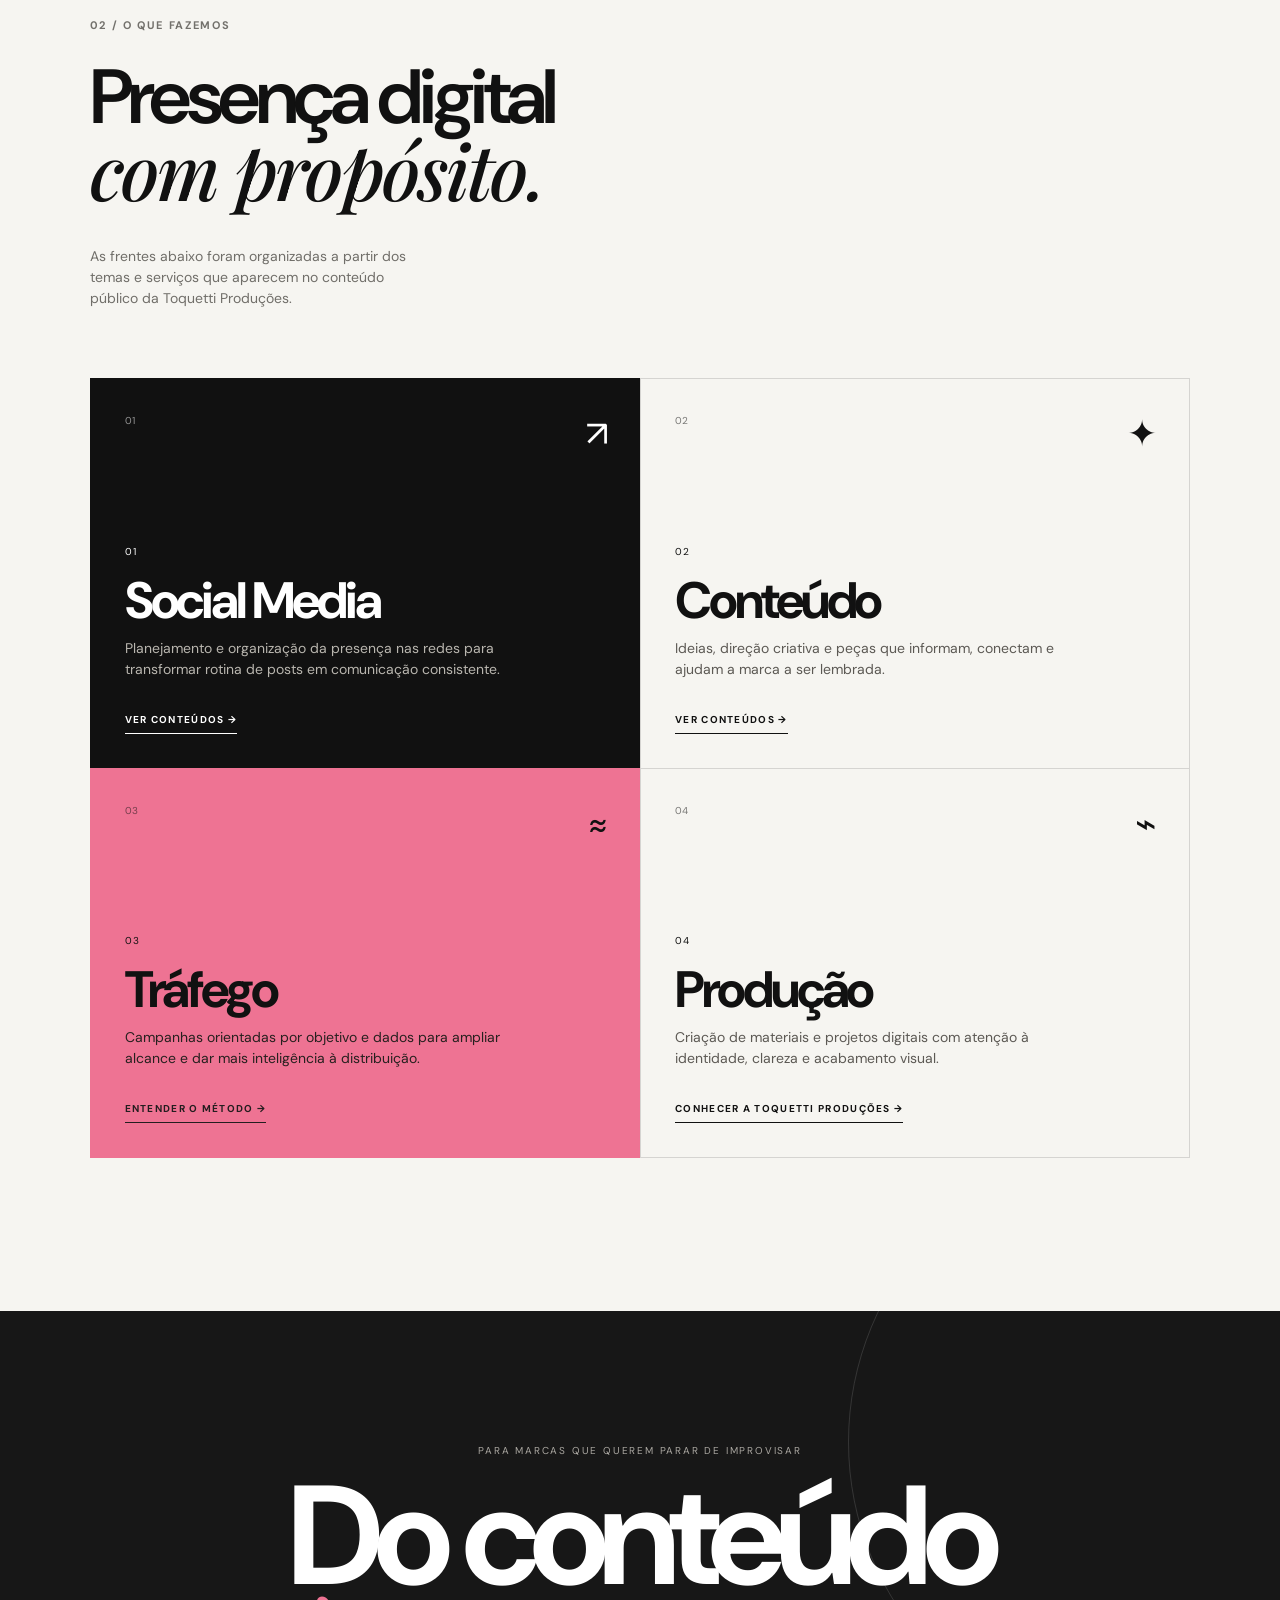
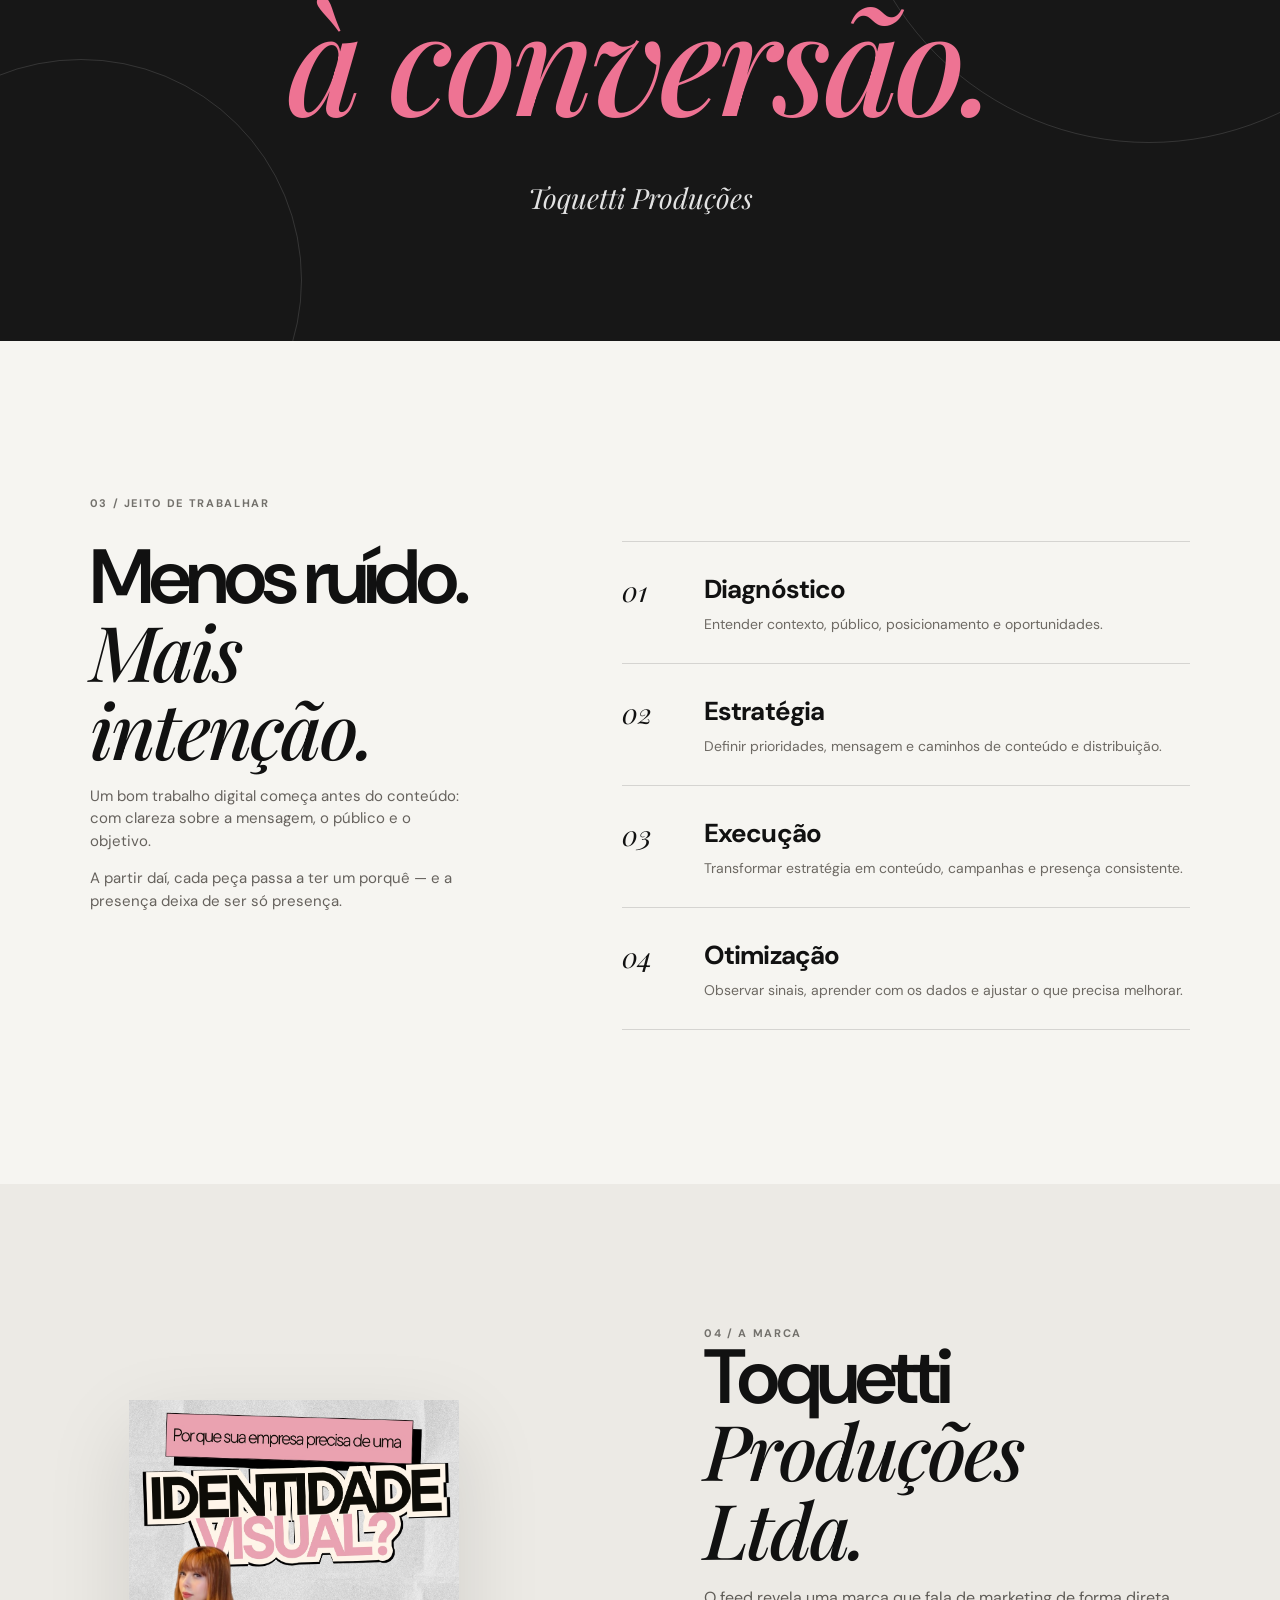
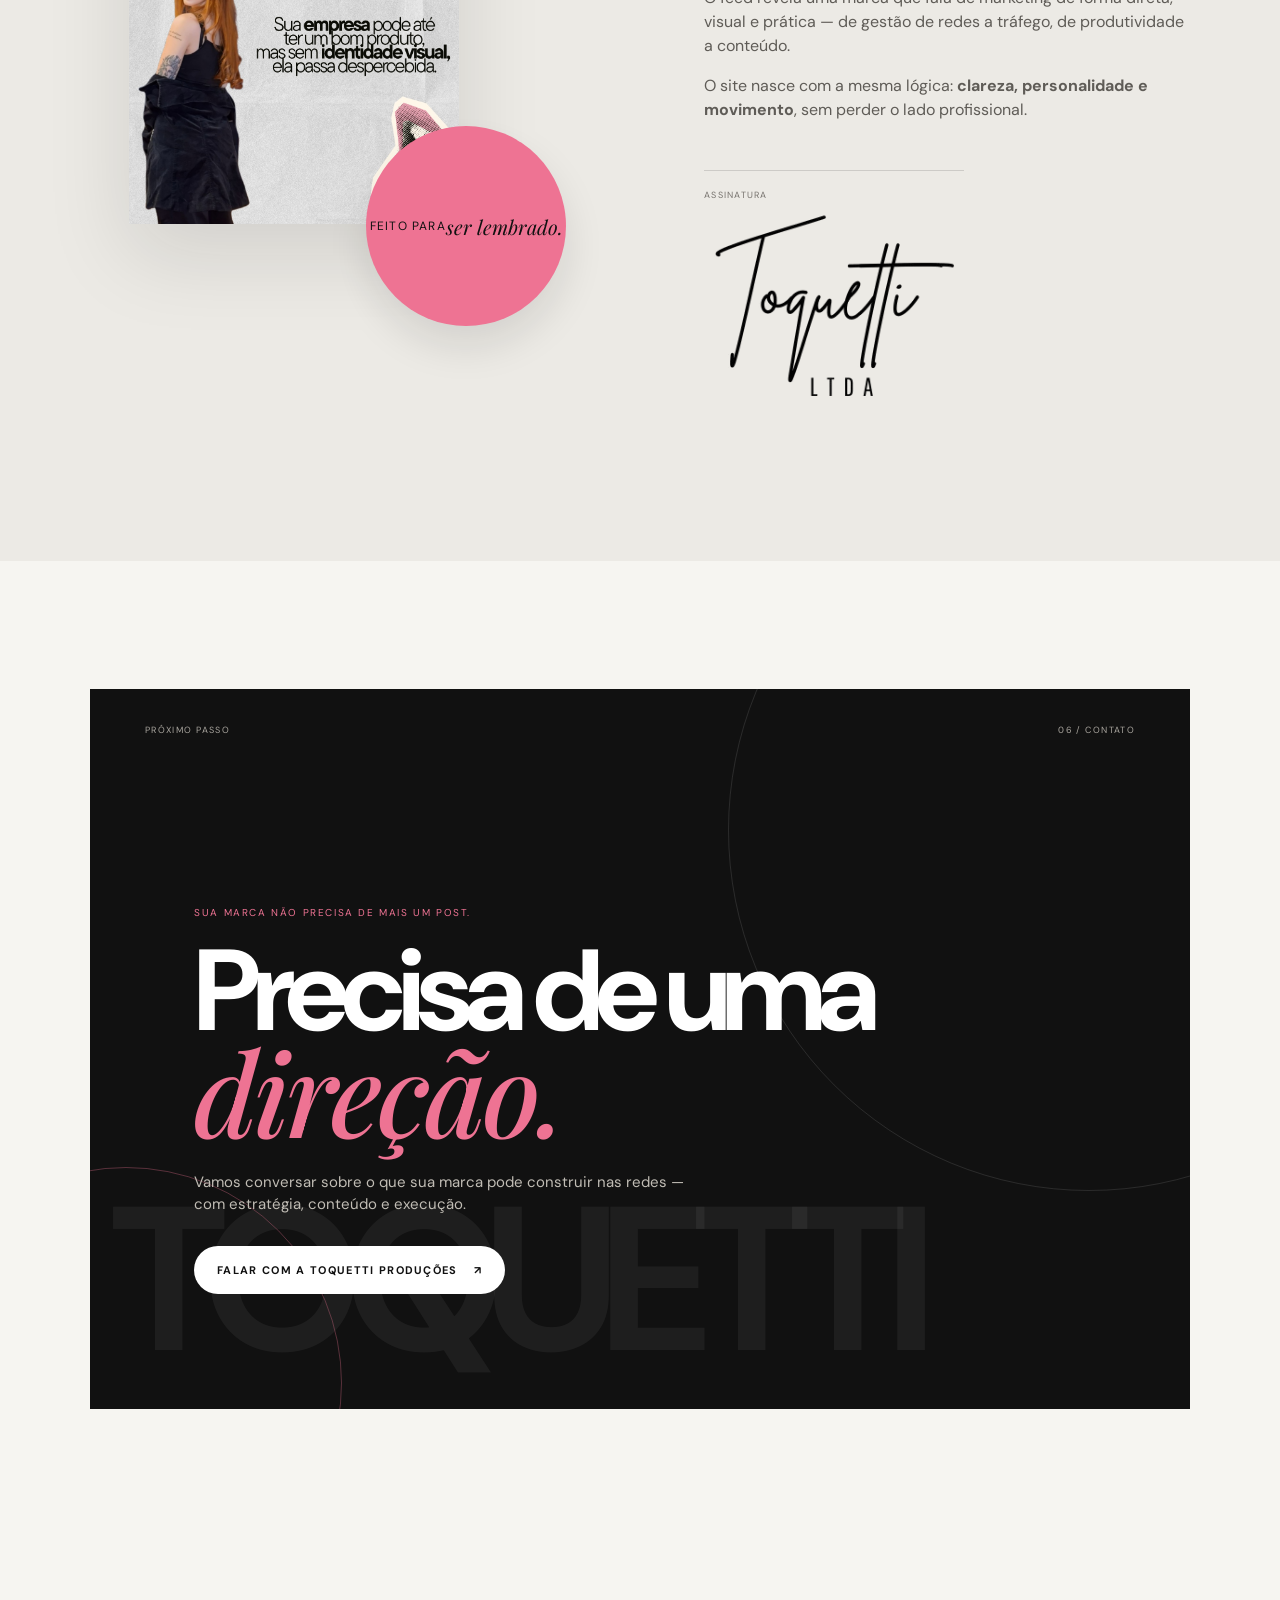
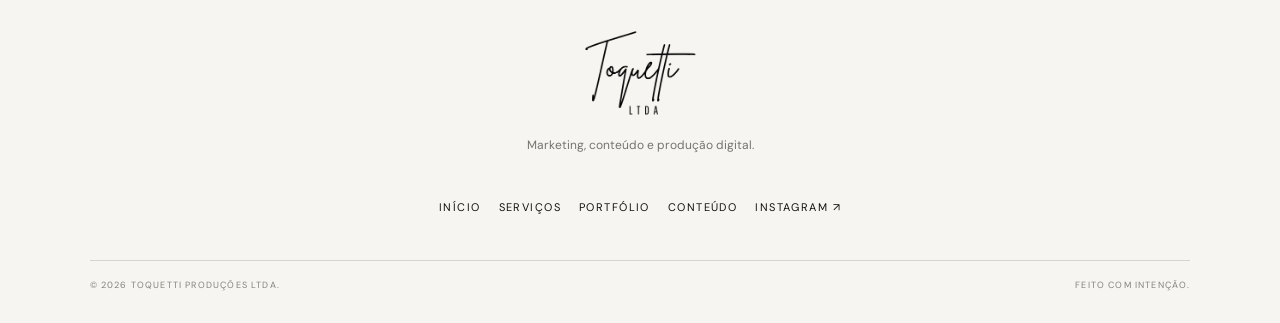
==== commit 5179d759: "atualizacao a pedido da nath" ====
--- a/index.html
+++ b/index.html
@@ -69,7 +69,7 @@
         <div class="hero-orbit orbit-a"></div>
         <div class="hero-orbit orbit-b"></div>
         <div class="hero-card hero-card-main">
-          <img src="assets/588444517_17844851607617272_3770601714509984649_n.webp" alt="Conteúdo da Toquetti Produções sobre estratégias de marketing" loading="eager">
+          <img src="assets/gestao_trafico.jpg" alt="Conteúdo da Toquetti Produções sobre estratégias de marketing" loading="eager">
         </div>
         <div class="hero-card hero-card-float">
           <img src="assets/588968887_17844853881617272_8036306057501816423_n.webp" alt="Conteúdo Toquetti Produções sobre gestão de redes sociais" loading="eager">
@@ -98,9 +98,10 @@
     </section>
 
     <section class="services section-pad" id="servicos">
+      <div class="section-kicker">02 / o que fazemos</div>
       <div class="section-head">
         <div>
-          <div class="section-kicker">02 / o que fazemos</div>
+      
           <h2>Presença digital<br><em>com propósito.</em></h2>
         </div>
         <p>As frentes abaixo foram organizadas a partir dos temas e serviços que aparecem no conteúdo público da Toquetti Produções.</p>
@@ -154,25 +155,11 @@
       </div>
     </section>
 
-    <section class="content section-pad" id="conteudo">
-      <div class="section-head content-head">
-        <div><div class="section-kicker">04 / conteúdo que ensina</div><h2>Algumas ideias<br><em>do feed.</em></h2></div>
-        <a class="arrow-link" href="https://www.instagram.com/toquettiltda/" target="_blank" rel="noreferrer">abrir instagram <span>↗</span></a>
-      </div>
-      <div class="content-grid">
-        <figure class="post post-large"><img src="assets/587687568_17844853794617272_5285526525058173646_n.webp" alt="Post Toquetti Produções: aprenda a transformar conteúdo em lucro" loading="lazy"><figcaption><span>marketing</span><b>Transformar conteúdo em lucro</b></figcaption></figure>
-        <figure class="post"><img src="assets/587832865_17844853422617272_8381683627547690068_n.webp" alt="Post Toquetti Produções: organize o seu tempo em 4 passos" loading="lazy"><figcaption><span>produtividade</span><b>Organize seu tempo</b></figcaption></figure>
-        <figure class="post"><img src="assets/587860594_17844853053617272_3396556000851190793_n.webp" alt="Post Toquetti Produções: qual a importância do marketing" loading="lazy"><figcaption><span>estratégia</span><b>Qual a importância do marketing?</b></figcaption></figure>
-        <figure class="post post-accent"><img src="assets/588963898_17844850929617272_9119306761757943699_n.webp" alt="Post Toquetti Produções: gestão de tráfego inteligente" loading="lazy"><figcaption><span>performance</span><b>Gestão de tráfego inteligente</b></figcaption></figure>
-        <figure class="post"><img src="assets/589316953_17844850380617272_1329308598681567879_n.webp" alt="Post Toquetti Produções: dicas de marketing digital" loading="lazy"><figcaption><span>dicas</span><b>Marketing digital na prática</b></figcaption></figure>
-        <figure class="post"><img src="assets/588467500_17844849402617272_6666559326730432944_n.webp" alt="Post Toquetti Produções LTDA" loading="lazy"><figcaption><span>produção</span><b>Toquetti Produções Produções Ltda.</b></figcaption></figure>
-      </div>
-    </section>
 
     <section class="about section-pad" id="sobre">
-      <div class="about-art"><div class="about-frame"><img src="assets/588447859_17844852459617272_4798717684288177207_n.webp" alt="Conteúdo da Toquetti Produções sobre o custo de social media" loading="lazy"></div><div class="about-sticker">feito para<br><em>ser lembrado.</em></div></div>
+      <div class="about-art"><div class="about-frame"><img src="assets/identidade_visual.jpg" alt="Conteúdo da Toquetti Produções sobre o custo de social media" loading="lazy"></div><div class="about-sticker">feito para<br><em>ser lembrado.</em></div></div>
       <div class="about-copy">
-        <div class="section-kicker">05 / a marca</div>
+        <div class="section-kicker">04 / a marca</div>
         <h2>Toquetti<br><em> Produções Ltda.</em></h2>
         <p>O feed revela uma marca que fala de marketing de forma direta, visual e prática — de gestão de redes a tráfego, de produtividade a conteúdo.</p>
         <p>O site nasce com a mesma lógica: <strong>clareza, personalidade e movimento</strong>, sem perder o lado profissional.</p>
--- a/styles.css
+++ b/styles.css
@@ -24,7 +24,7 @@
 .nav a{opacity:.72;transition:.2s}.nav a:hover{opacity:1}
 .header-cta{justify-self:end;font-size:11px;text-transform:uppercase;letter-spacing:.12em;font-weight:700;border-bottom:1px solid var(--ink);padding-bottom:5px}
 .header-cta span{font-size:15px;margin-left:5px}
-.section-pad{padding-left:7vw;padding-right:7vw}
+.section-pad{padding-left:7vw;padding-right:7vw; }
 .hero{min-height:calc(100vh - 82px);display:grid;grid-template-columns:1.02fr .98fr;gap:4vw;align-items:center;padding-top:7vw;padding-bottom:7vw;position:relative}
 .hero-copy{max-width:720px}
 .eyebrow,.section-kicker{font-size:11px;font-weight:700;text-transform:uppercase;letter-spacing:.15em;color:#73716c}
@@ -36,13 +36,13 @@
 .hero-art{height:720px;position:relative;min-height:520px}.hero-card{position:absolute;background:#eee;box-shadow:var(--shadow);overflow:hidden}.hero-card img{width:100%;height:100%;object-fit:cover}.hero-card-main{width:min(440px,62%);aspect-ratio:.82;right:6%;top:6%;transform:rotate(3.2deg)}.hero-card-float{width:min(255px,38%);aspect-ratio:.8;left:5%;bottom:12%;transform:rotate(-7deg);box-shadow:0 20px 50px rgba(17,17,17,.17)}.hero-badge{position:absolute;right:0;bottom:8%;padding:17px 20px;border:1px solid var(--ink);background:var(--paper);font-size:10px;line-height:1.25;text-transform:uppercase;letter-spacing:.13em;transform:rotate(-4deg);z-index:3}.hero-badge strong{font-size:18px;letter-spacing:-.02em}.hero-orbit{position:absolute;border-radius:50%;border:1px solid rgba(17,17,17,.15)}.orbit-a{width:510px;height:510px;right:-6%;top:11%}.orbit-b{width:260px;height:260px;left:-2%;bottom:8%}
 .marquee{overflow:hidden;border-top:1px solid var(--line);border-bottom:1px solid var(--line);background:#141414;color:white}.marquee-track{display:flex;width:max-content;align-items:center;gap:28px;padding:15px 0;font-size:12px;text-transform:uppercase;letter-spacing:.15em;animation:marquee 28s linear infinite}.marquee i{color:var(--pink);font-style:normal}@keyframes marquee{to{transform:translateX(-50%)}}
 .intro{padding-top:11vw;padding-bottom:11vw}.intro-grid{display:grid;grid-template-columns:1.3fr .7fr;gap:9vw;margin-top:28px}.intro h2,.section-head h2,.method h2,.about h2{font-size:clamp(42px,6vw,82px);letter-spacing:-.06em;line-height:.94;font-weight:600;margin:0}.intro-text{align-self:end;font-size:17px;color:#5a5753}.intro-text p{margin:0 0 18px}.arrow-link{display:inline-block;margin-top:12px;border-bottom:1px solid var(--ink);padding-bottom:8px}
-.section-head{display:flex;justify-content:space-between;align-items:end;gap:60px;margin-bottom:55px}.section-head>p{max-width:330px;color:#706e69;font-size:14px}.services{padding-bottom:12vw}.service-grid{display:grid;grid-template-columns:1fr 1fr}.service-card{min-height:390px;padding:34px;display:flex;flex-direction:column;justify-content:space-between;border:1px solid var(--line);position:relative;overflow:hidden;transition:transform .25s,box-shadow .25s}.service-card:hover{transform:translateY(-6px);box-shadow:0 24px 48px rgba(17,17,17,.08)}.service-card:nth-child(1),.service-card:nth-child(2){border-bottom:0}.service-card:nth-child(odd){border-right:0}.service-card h3{font-size:clamp(34px,4vw,55px);margin:15px 0 14px;letter-spacing:-.06em;line-height:.92}.service-card p{max-width:380px;color:#5c5954;font-size:14px}.service-card a{display:inline-block;margin-top:18px;font-size:10px;text-transform:uppercase;letter-spacing:.13em;font-weight:700;border-bottom:1px solid currentColor;padding-bottom:6px}.service-label{font-size:10px;text-transform:uppercase;letter-spacing:.14em}.service-symbol{position:absolute;right:32px;top:28px;font-size:36px}.number{font-size:10px;opacity:.55}.service-dark{background:var(--ink);color:white;border-color:var(--ink)}.service-dark p{color:#b9b6af}.service-dark a{color:white}.service-pink{background:var(--pink);border-color:var(--pink)}.service-pink p{color:#27201f}.service-pink a{color:#241d1f}
+.section-head{display:flex; flex-direction: column;justify-content:flex-start; flex-wrap: wrap; ;align-items:flex-start;align-content: flex-start;gap:20px;margin-top: 28px;margin-bottom:55px}.section-head>p{max-width:330px;color:#706e69;font-size:14px}.services{padding-bottom:12vw}.service-grid{display:grid;grid-template-columns:1fr 1fr}.service-card{min-height:390px;padding:34px;display:flex;flex-direction:column;justify-content:space-between;border:1px solid var(--line);position:relative;overflow:hidden;transition:transform .25s,box-shadow .25s}.service-card:hover{transform:translateY(-6px);box-shadow:0 24px 48px rgba(17,17,17,.08)}.service-card:nth-child(1),.service-card:nth-child(2){border-bottom:0}.service-card:nth-child(odd){border-right:0}.service-card h3{font-size:clamp(34px,4vw,55px);margin:15px 0 14px;letter-spacing:-.06em;line-height:.92}.service-card p{max-width:380px;color:#5c5954;font-size:14px}.service-card a{display:inline-block;margin-top:18px;font-size:10px;text-transform:uppercase;letter-spacing:.13em;font-weight:700;border-bottom:1px solid currentColor;padding-bottom:6px}.service-label{font-size:10px;text-transform:uppercase;letter-spacing:.14em}.service-symbol{position:absolute;right:32px;top:28px;font-size:36px}.number{font-size:10px;opacity:.55}.service-dark{background:var(--ink);color:white;border-color:var(--ink)}.service-dark p{color:#b9b6af}.service-dark a{color:white}.service-pink{background:var(--pink);border-color:var(--pink)}.service-pink p{color:#27201f}.service-pink a{color:#241d1f}
 .manifesto{background:#171717;color:white;min-height:630px;display:flex;align-items:center;justify-content:center;padding:80px 7vw;position:relative;overflow:hidden}.manifesto:before,.manifesto:after{content:"";position:absolute;border-radius:50%;border:1px solid rgba(255,255,255,.13)}.manifesto:before{width:600px;height:600px;right:-170px;top:-170px}.manifesto:after{width:440px;height:440px;left:-140px;bottom:-160px}.manifesto-inner{text-align:center;position:relative;z-index:1}.manifesto-small{font-size:10px;letter-spacing:.18em;text-transform:uppercase;color:#aaa7a1}.manifesto h2{font-size:clamp(64px,11vw,150px);line-height:.86;letter-spacing:-.07em;margin:18px 0 48px}.manifesto h2 em{color:var(--pink)}.manifesto-mark{font-family:var(--display);font-style:italic;font-size:28px;opacity:.88}.manifesto-mark span{font:10px var(--sans);vertical-align:top;margin-left:3px}
 .method{padding-top:12vw;padding-bottom:12vw}.method-grid{display:grid;grid-template-columns:.8fr 1.2fr;gap:12vw;margin-top:30px}.method-copy p{color:#66625d;max-width:470px;font-size:15px}.steps{border-top:1px solid var(--line)}.step{display:grid;grid-template-columns:56px 1fr;gap:26px;padding:28px 0;border-bottom:1px solid var(--line)}.step>span{font-family:var(--display);font-size:28px;font-style:italic}.step h3{margin:0 0 5px;font-size:26px;letter-spacing:-.035em}.step p{margin:0;color:#6d6963;font-size:14px}
 .content{padding-bottom:12vw}.content-head{align-items:center}.content-grid{display:grid;grid-template-columns:repeat(12,1fr);grid-auto-rows:230px;gap:17px}.post{margin:0;position:relative;overflow:hidden;background:#ddd;min-height:0}.post img{width:100%;height:100%;object-fit:cover;transition:transform .45s ease}.post:hover img{transform:scale(1.035)}.post:after{content:"";position:absolute;inset:0;background:linear-gradient(to top,rgba(0,0,0,.56),transparent 50%);pointer-events:none}.post figcaption{position:absolute;left:20px;right:20px;bottom:18px;z-index:1;color:white;display:flex;flex-direction:column;gap:4px}.post figcaption span{font-size:9px;text-transform:uppercase;letter-spacing:.14em;opacity:.78}.post figcaption b{font-size:15px}.post-large{grid-column:span 6;grid-row:span 2}.post:nth-child(2),.post:nth-child(3),.post:nth-child(5),.post:nth-child(6){grid-column:span 3}.post-accent{grid-column:span 3;grid-row:span 2}.post-accent img{object-position:center}.post-accent:before{content:"";position:absolute;width:100px;height:100px;border-radius:50%;border:1px solid rgba(255,255,255,.5);top:16px;right:16px;z-index:1}
 .about{display:grid;grid-template-columns:1fr 1fr;gap:10vw;align-items:center;padding-top:11vw;padding-bottom:12vw;background:#eceae5}.about-art{position:relative;min-height:650px}.about-frame{width:68%;aspect-ratio:.78;position:absolute;left:8%;top:9%;transform:rotate(-3.5deg);box-shadow:var(--shadow);overflow:hidden;background:white}.about-frame img{height:100%;width:100%;object-fit:cover}.about-sticker{position:absolute;right:2%;bottom:10%;width:200px;height:200px;border-radius:50%;display:flex;align-items:center;justify-content:center;text-align:center;background:var(--pink);font-size:12px;text-transform:uppercase;letter-spacing:.1em;line-height:1.35;transform:rotate(7deg);box-shadow:0 20px 40px rgba(17,17,17,.11)}.about-sticker em{font-family:var(--display);font-size:20px;display:block;text-transform:none;letter-spacing:0}.about-copy p{color:#5f5c57;font-size:16px;max-width:500px}.about-signature{margin-top:48px;border-top:1px solid var(--line);padding-top:18px;display:flex;flex-direction:column;gap:4px;width:260px}.about-signature span{font-size:9px;text-transform:uppercase;letter-spacing:.14em;color:#76726d}.about-signature strong{font-family:var(--display);font-style:italic;font-weight:500;font-size:42px}
 .cta{padding-top:10vw;padding-bottom:10vw}.cta-box{background:var(--ink);color:white;min-height:720px;padding:35px 5%;position:relative;overflow:hidden;display:flex;flex-direction:column;justify-content:space-between}.cta-box:before{content:"";position:absolute;width:720px;height:720px;border:1px solid rgba(255,255,255,.11);border-radius:50%;right:-260px;top:-220px}.cta-box:after{content:"";position:absolute;width:430px;height:430px;border:1px solid rgba(238,115,147,.32);border-radius:50%;left:-180px;bottom:-190px}.cta-top{display:flex;justify-content:space-between;color:#aaa69f;font-size:9px;text-transform:uppercase;letter-spacing:.16em;position:relative;z-index:1}.cta-content{position:relative;z-index:1;max-width:790px;margin-left:5%;padding:80px 0}.cta-overline{font-size:10px;text-transform:uppercase;letter-spacing:.16em;color:var(--pink)}.cta h2{font-size:clamp(58px,9vw,128px);line-height:.86;letter-spacing:-.07em;margin:22px 0}.cta h2 em{color:var(--pink)}.cta-content>p:not(.cta-overline){max-width:500px;color:#c1bdb5;font-size:15px;margin-bottom:30px}.cta-word{font-size:clamp(80px,16vw,240px);font-weight:700;letter-spacing:-.08em;color:rgba(255,255,255,.055);position:absolute;left:2%;bottom:-25px;white-space:nowrap}
-.footer{padding-top:7vw;padding-bottom:30px}.footer-brand img{width:120px}.footer-brand p{font-size:12px;color:#77736e;margin:16px 0 0}.footer-links{display:flex;gap:28px;margin-top:45px;font-size:11px;text-transform:uppercase;letter-spacing:.13em}.footer-bottom{display:flex;justify-content:space-between;border-top:1px solid var(--line);margin-top:45px;padding-top:18px;font-size:9px;text-transform:uppercase;letter-spacing:.13em;color:#85817b}
+.footer{padding-top:7vw;padding-bottom:30px;}.footer-brand img{width:120px}.footer-brand p{font-size:12px;color:#77736e;margin:16px 0 0}.footer-brand{display: flex; flex-direction: column ;align-items: center;}.footer-links{display:flex; align-items: center; justify-content: center;gap:18px;margin-top:45px;font-size:11px;text-transform:uppercase;letter-spacing:.13em}.footer-bottom{display:flex;justify-content:space-between;border-top:1px solid var(--line);margin-top:45px;padding-top:18px;font-size:9px;text-transform:uppercase;letter-spacing:.13em;color:#85817b}
 .reveal{opacity:0;transform:translateY(26px);animation:reveal .85s ease forwards}.reveal-delay-1{animation-delay:.12s}@keyframes reveal{to{opacity:1;transform:none}}
 @media(max-width:960px){.site-header{grid-template-columns:1fr auto}.nav{display:none}.hero{grid-template-columns:1fr;min-height:auto;padding-top:11vw}.hero-art{height:580px;margin-top:2vw}.hero-card-main{right:12%;width:52%}.hero-card-float{left:8%;width:31%}.intro-grid,.method-grid,.about{grid-template-columns:1fr;gap:55px}.service-grid{grid-template-columns:1fr}.service-card{border-right:1px solid var(--line)!important;border-bottom:0}.service-card:last-child{border-bottom:1px solid var(--line)}.post-large{grid-column:span 8}.post-accent{grid-column:span 4}.post:nth-child(2),.post:nth-child(3),.post:nth-child(5),.post:nth-child(6){grid-column:span 4}.about-art{min-height:580px}.cta-box{min-height:650px}}
 @media(max-width:640px){.section-pad{padding-left:5.5vw;padding-right:5.5vw}.site-header{height:70px;padding:0 5.5vw}.brand img{width:72px}.header-cta{font-size:9px}.hero{padding-top:16vw}.hero h1{font-size:18vw}.hero-art{height:500px}.hero-card-main{width:61%;right:5%}.hero-card-float{width:40%;left:2%;bottom:8%}.hero-badge{font-size:8px;right:1%;bottom:3%}.hero-badge strong{font-size:15px}.hero-orbit{display:none}.hero-meta{margin-top:42px}.intro,.method,.content,.about,.cta{padding-top:18vw;padding-bottom:18vw}.intro-grid{margin-top:20px}.section-head{display:block}.section-head>p{margin-top:20px}.service-card{min-height:340px;padding:27px}.service-card h3{font-size:42px}.manifesto{min-height:520px;padding:60px 5vw}.manifesto h2{font-size:18vw}.method-grid{margin-top:20px}.step{grid-template-columns:43px 1fr;gap:15px}.step h3{font-size:23px}.content-grid{grid-template-columns:1fr 1fr;grid-auto-rows:180px;gap:10px}.post-large{grid-column:span 2;grid-row:span 2}.post-accent,.post:nth-child(2),.post:nth-child(3),.post:nth-child(5),.post:nth-child(6){grid-column:span 1;grid-row:span 1}.post figcaption{left:10px;right:8px;bottom:10px}.post figcaption b{font-size:12px}.about-art{min-height:470px}.about-frame{width:72%;left:4%}.about-sticker{width:155px;height:155px;font-size:9px;right:0;bottom:6%}.about-copy h2{font-size:17vw}.cta-box{min-height:610px;padding:25px 7%}.cta-content{margin-left:0;padding:50px 0}.cta h2{font-size:16vw}.cta-word{font-size:29vw}.footer-links{flex-wrap:wrap;gap:15px}.footer-bottom{display:block;line-height:1.8}.footer-bottom span{display:block}}
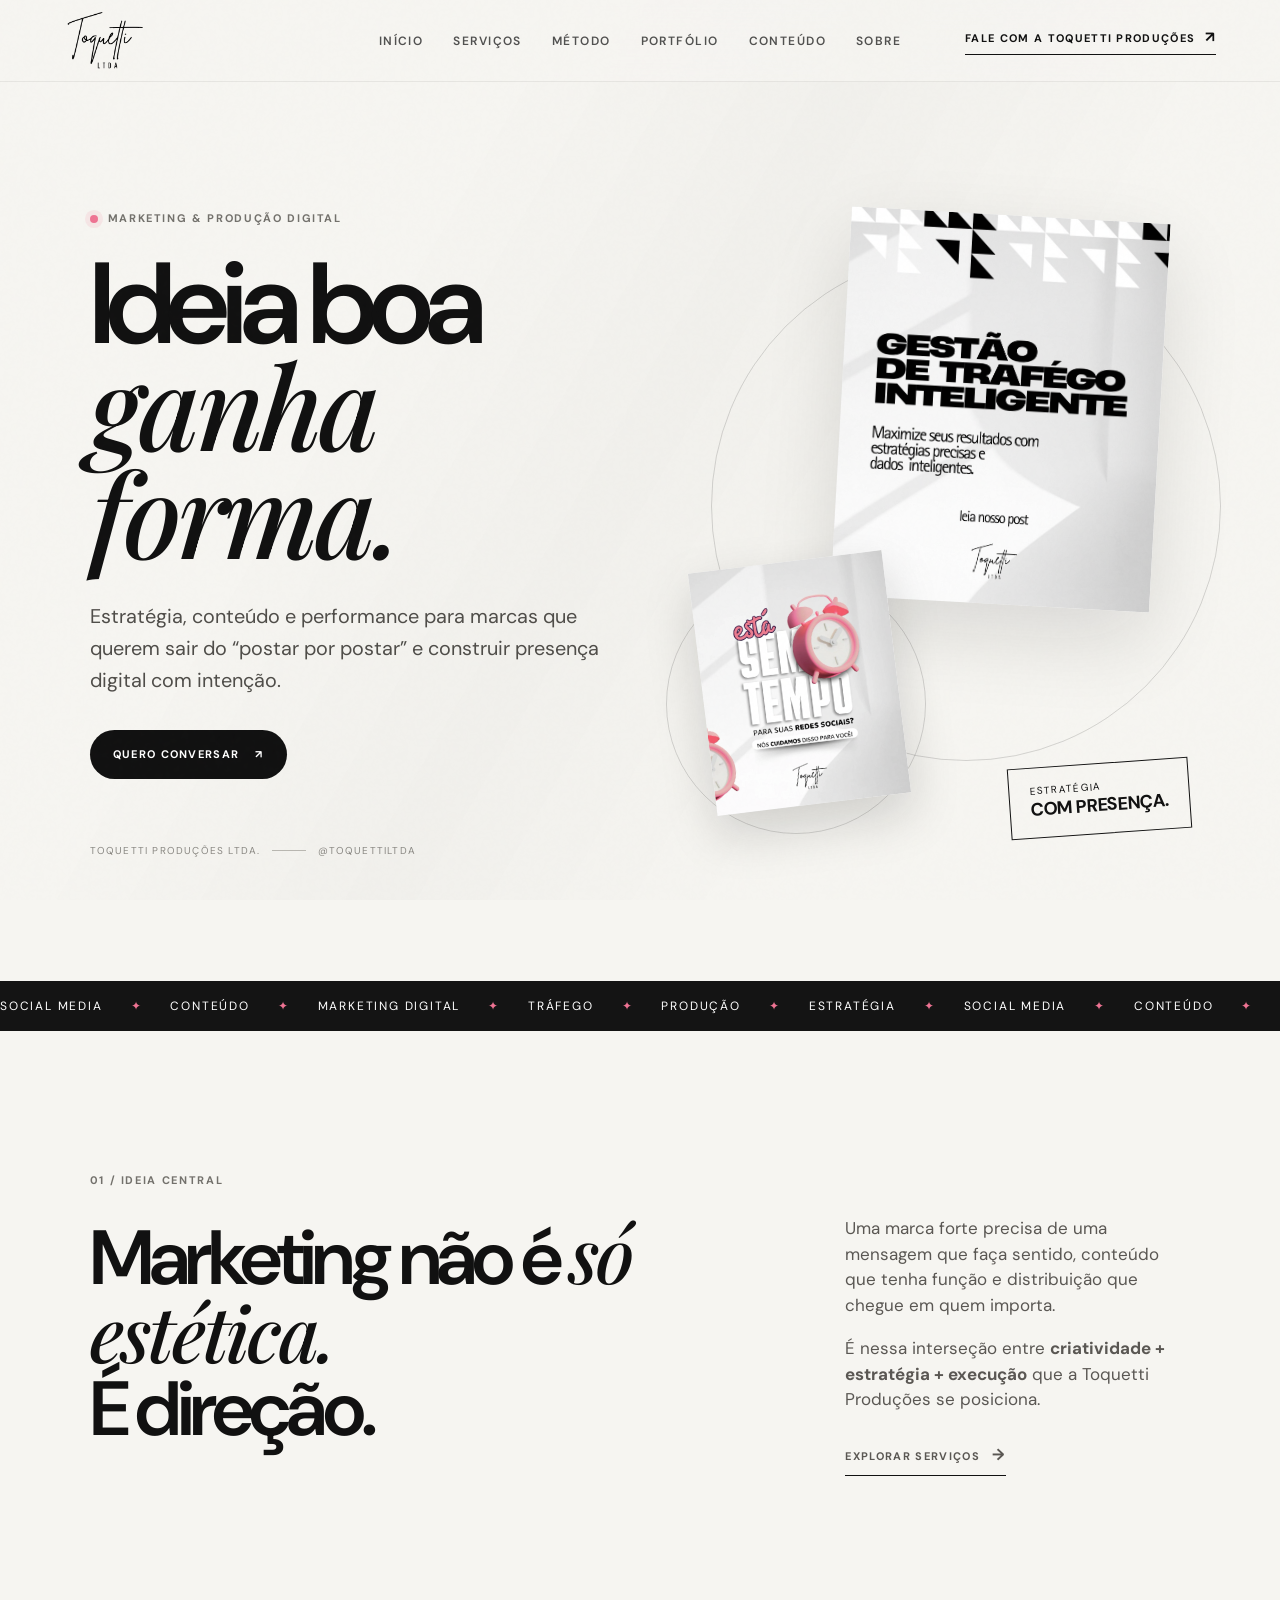
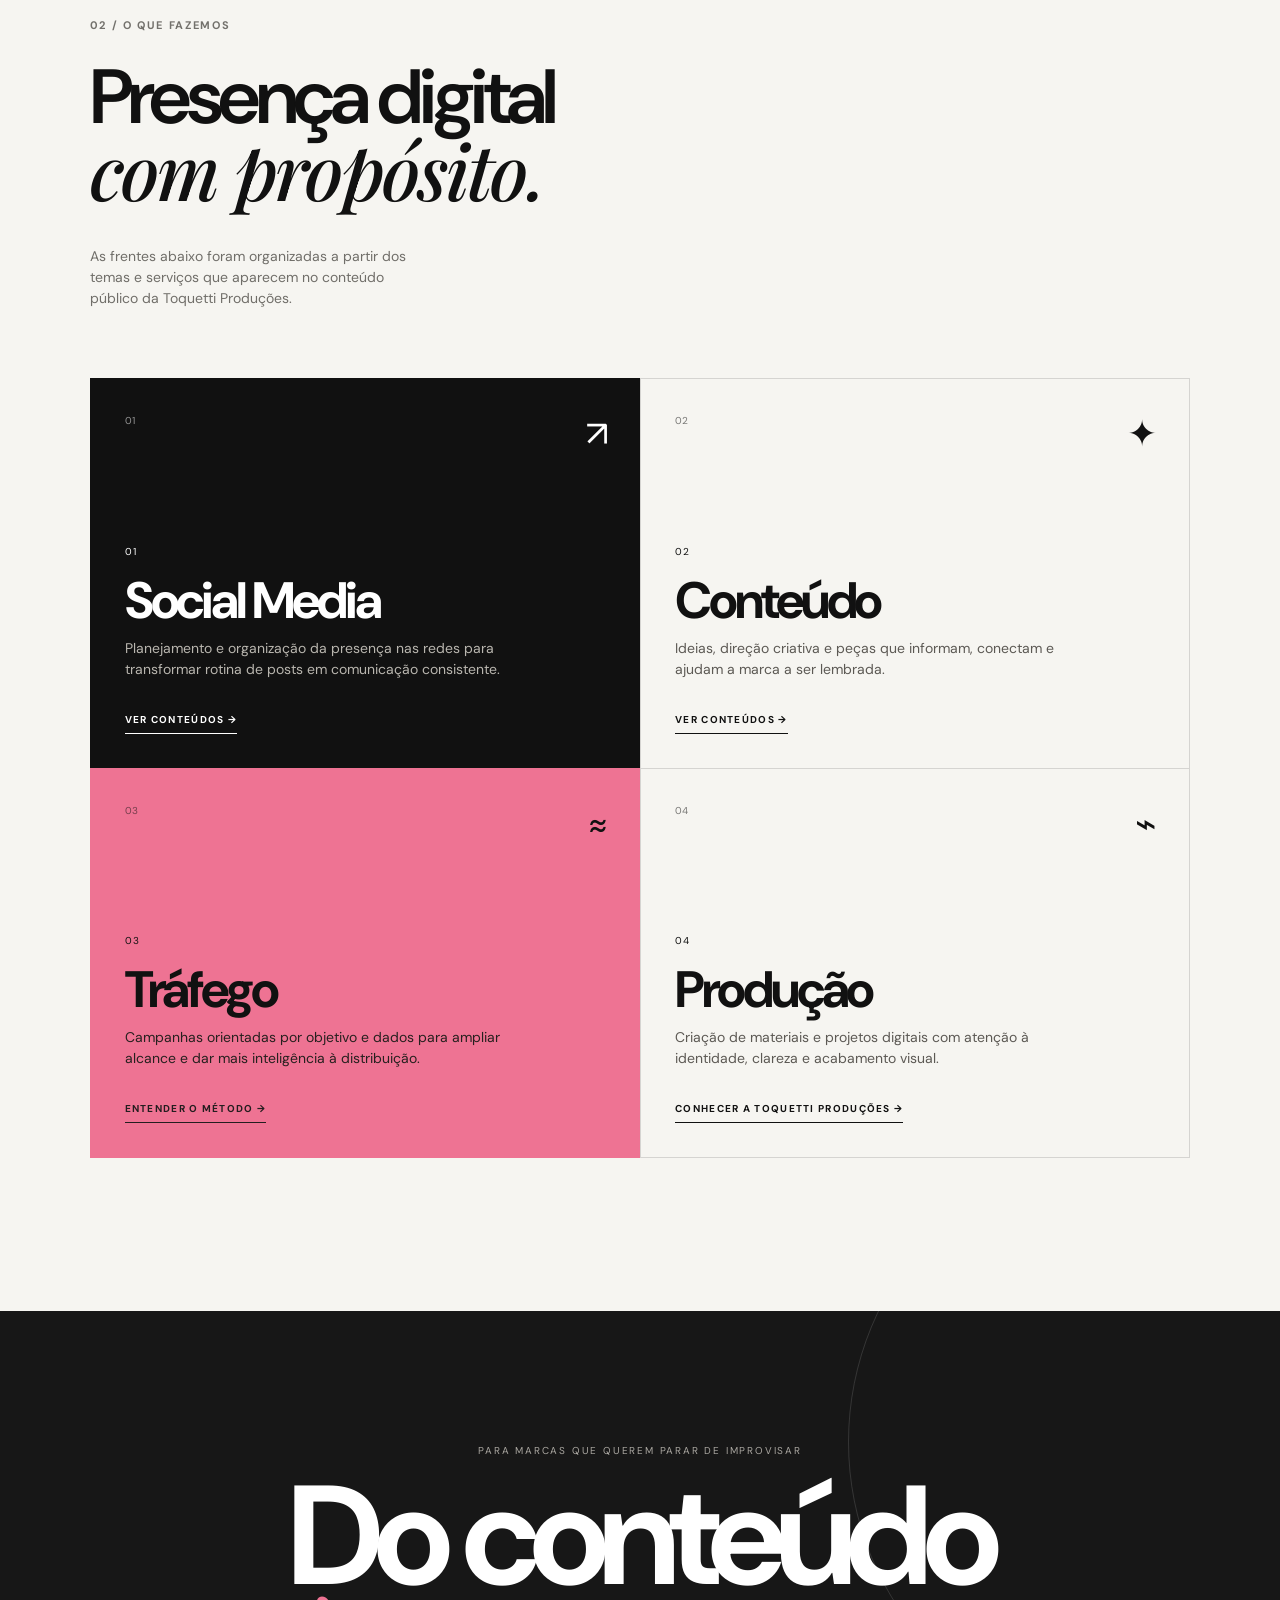
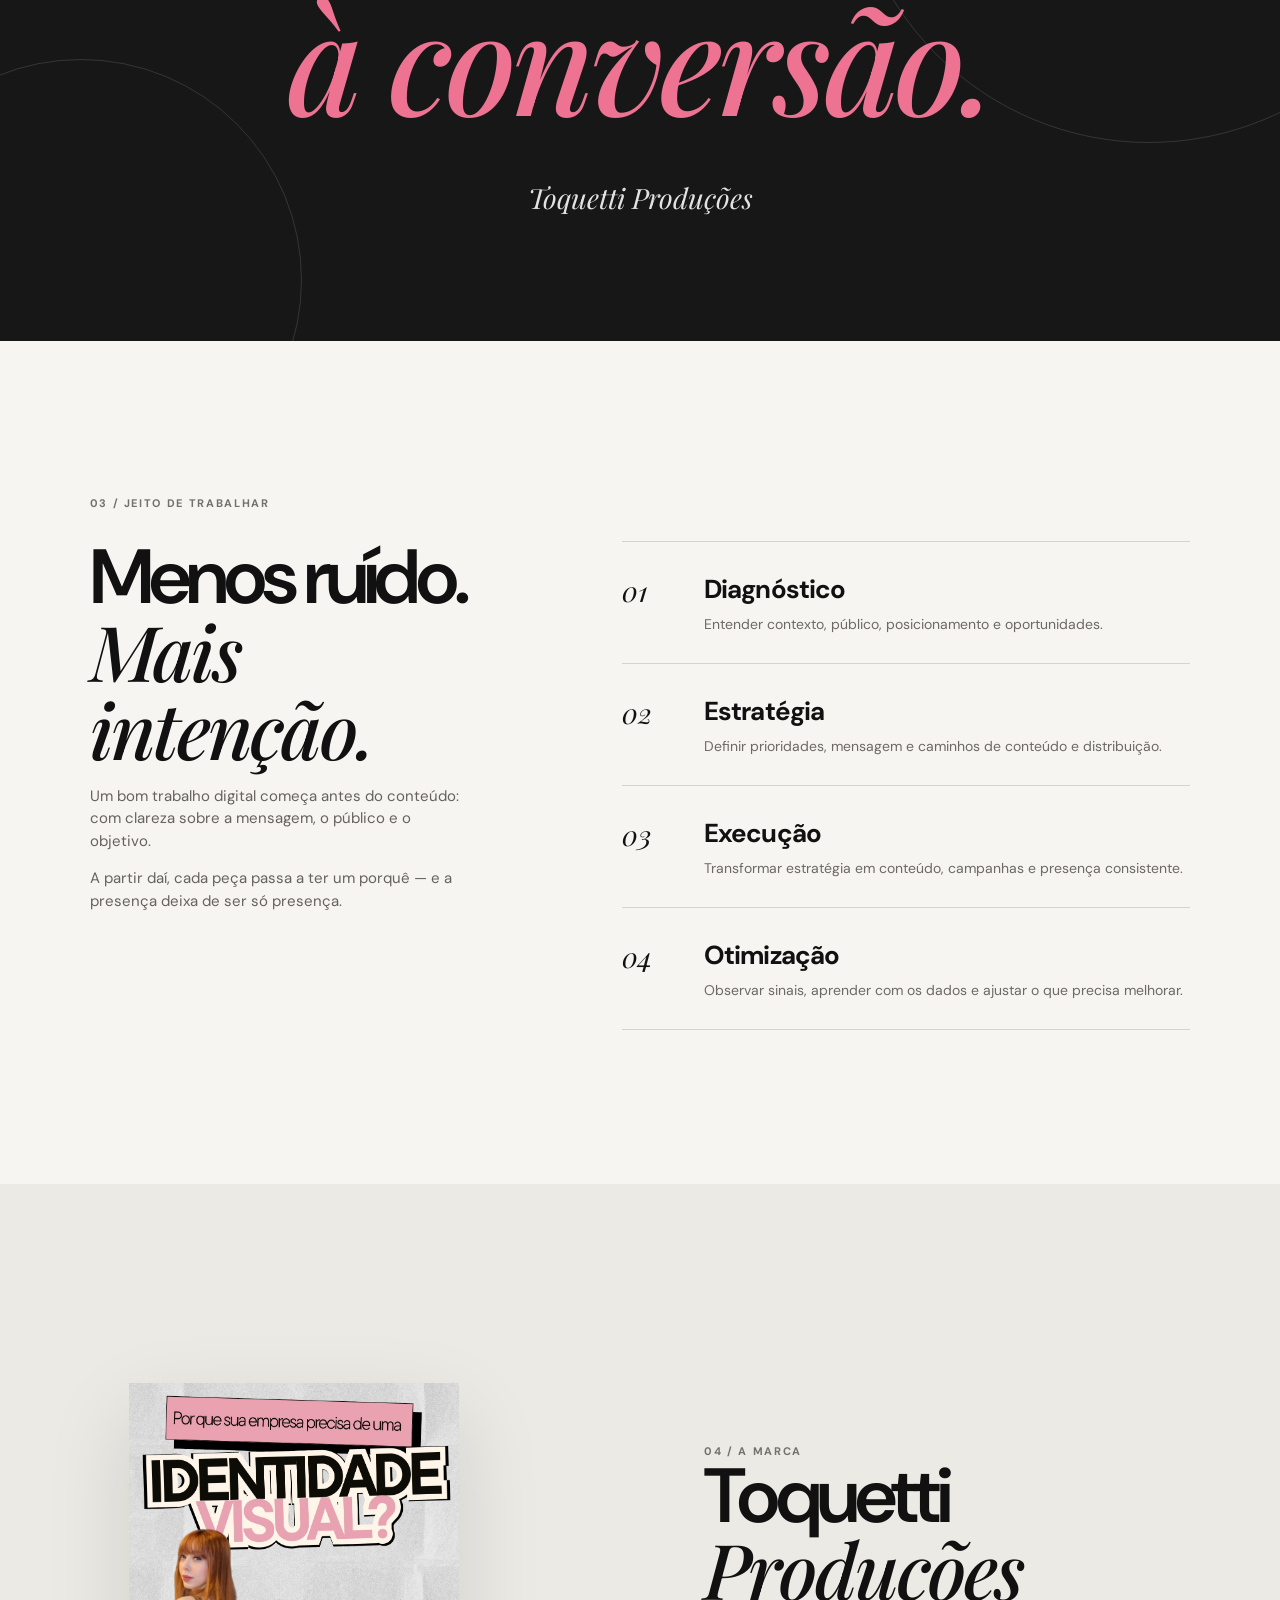
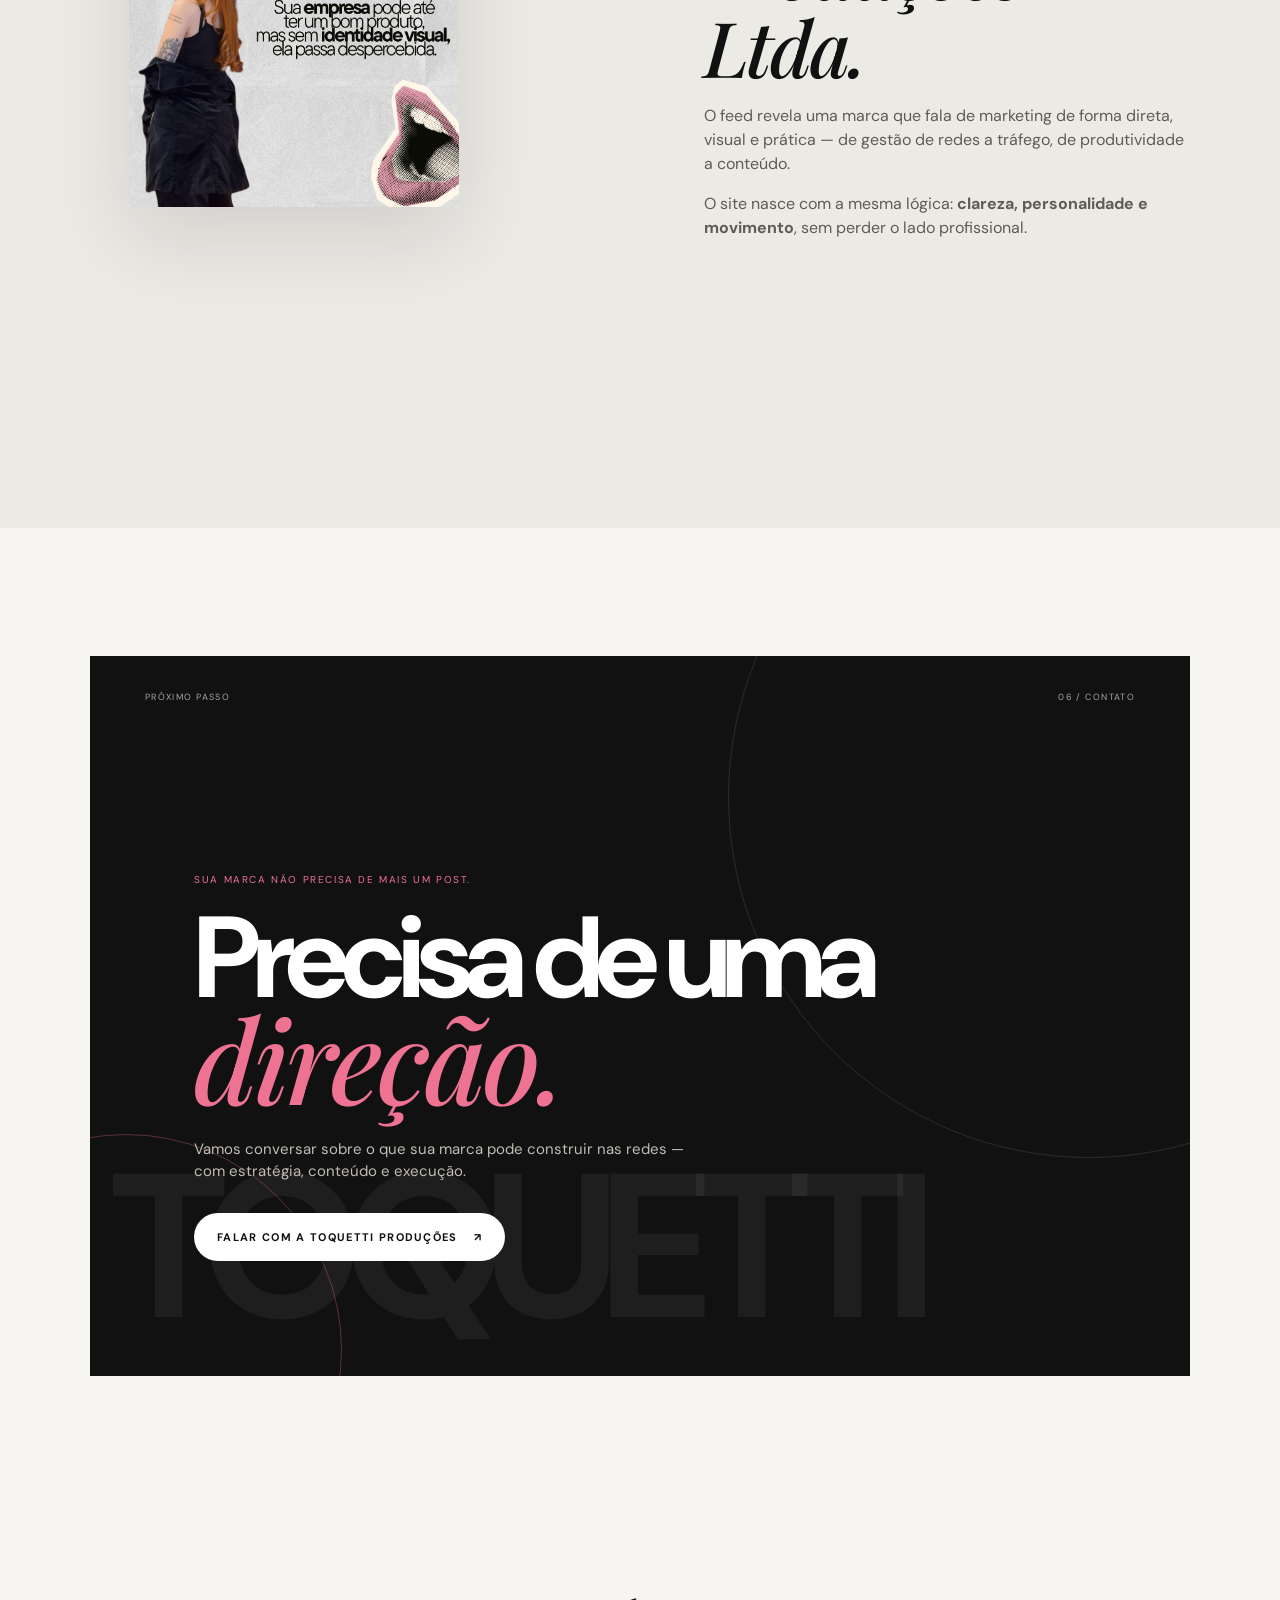
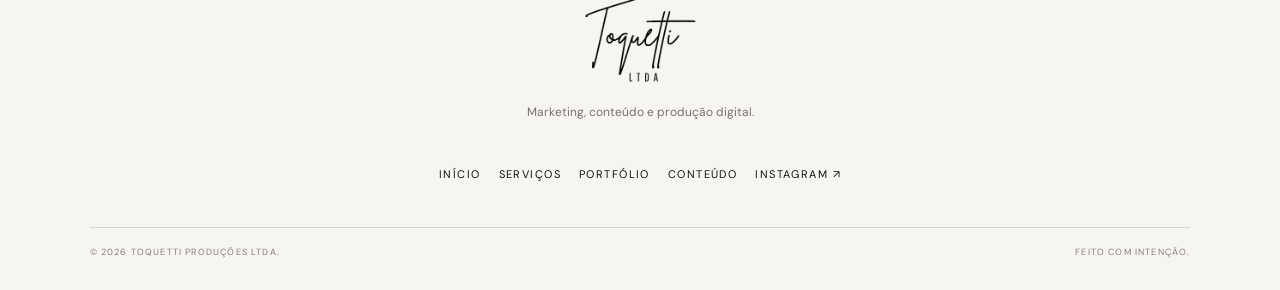
==== commit 8ca30509: "atualizacao a pedido da nath2" ====
--- a/index.html
+++ b/index.html
@@ -157,13 +157,13 @@
 
 
     <section class="about section-pad" id="sobre">
-      <div class="about-art"><div class="about-frame"><img src="assets/identidade_visual.jpg" alt="Conteúdo da Toquetti Produções sobre o custo de social media" loading="lazy"></div><div class="about-sticker">feito para<br><em>ser lembrado.</em></div></div>
+      <div class="about-art"><div class="about-frame"><img src="assets/identidade_visual.jpg" alt="Conteúdo da Toquetti Produções sobre o custo de social media" loading="lazy"></div></div>
       <div class="about-copy">
         <div class="section-kicker">04 / a marca</div>
         <h2>Toquetti<br><em> Produções Ltda.</em></h2>
         <p>O feed revela uma marca que fala de marketing de forma direta, visual e prática — de gestão de redes a tráfego, de produtividade a conteúdo.</p>
         <p>O site nasce com a mesma lógica: <strong>clareza, personalidade e movimento</strong>, sem perder o lado profissional.</p>
-        <div class="about-signature"><span>assinatura</span><img src="assets/toquetti-logo.png" alt="Toquetti Produções LTDA"></div>
+        
       </div>
     </section>
 
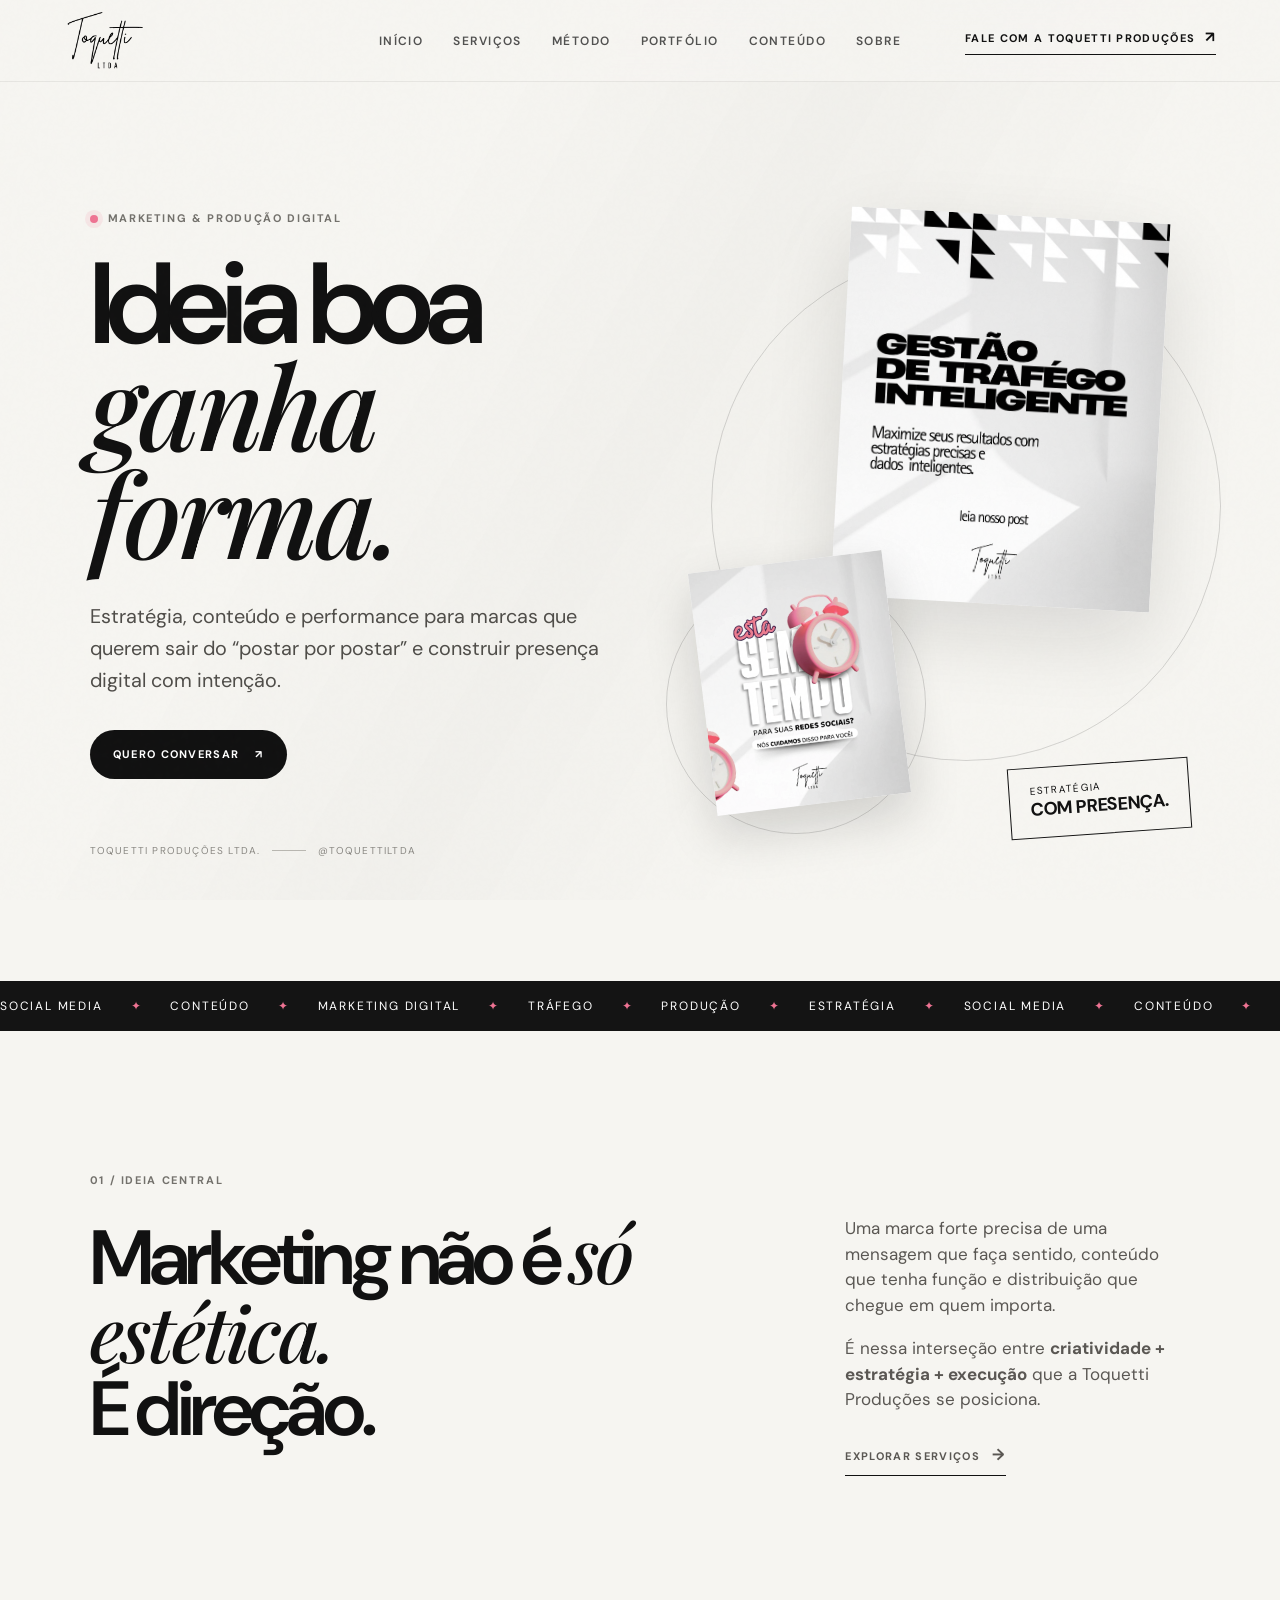
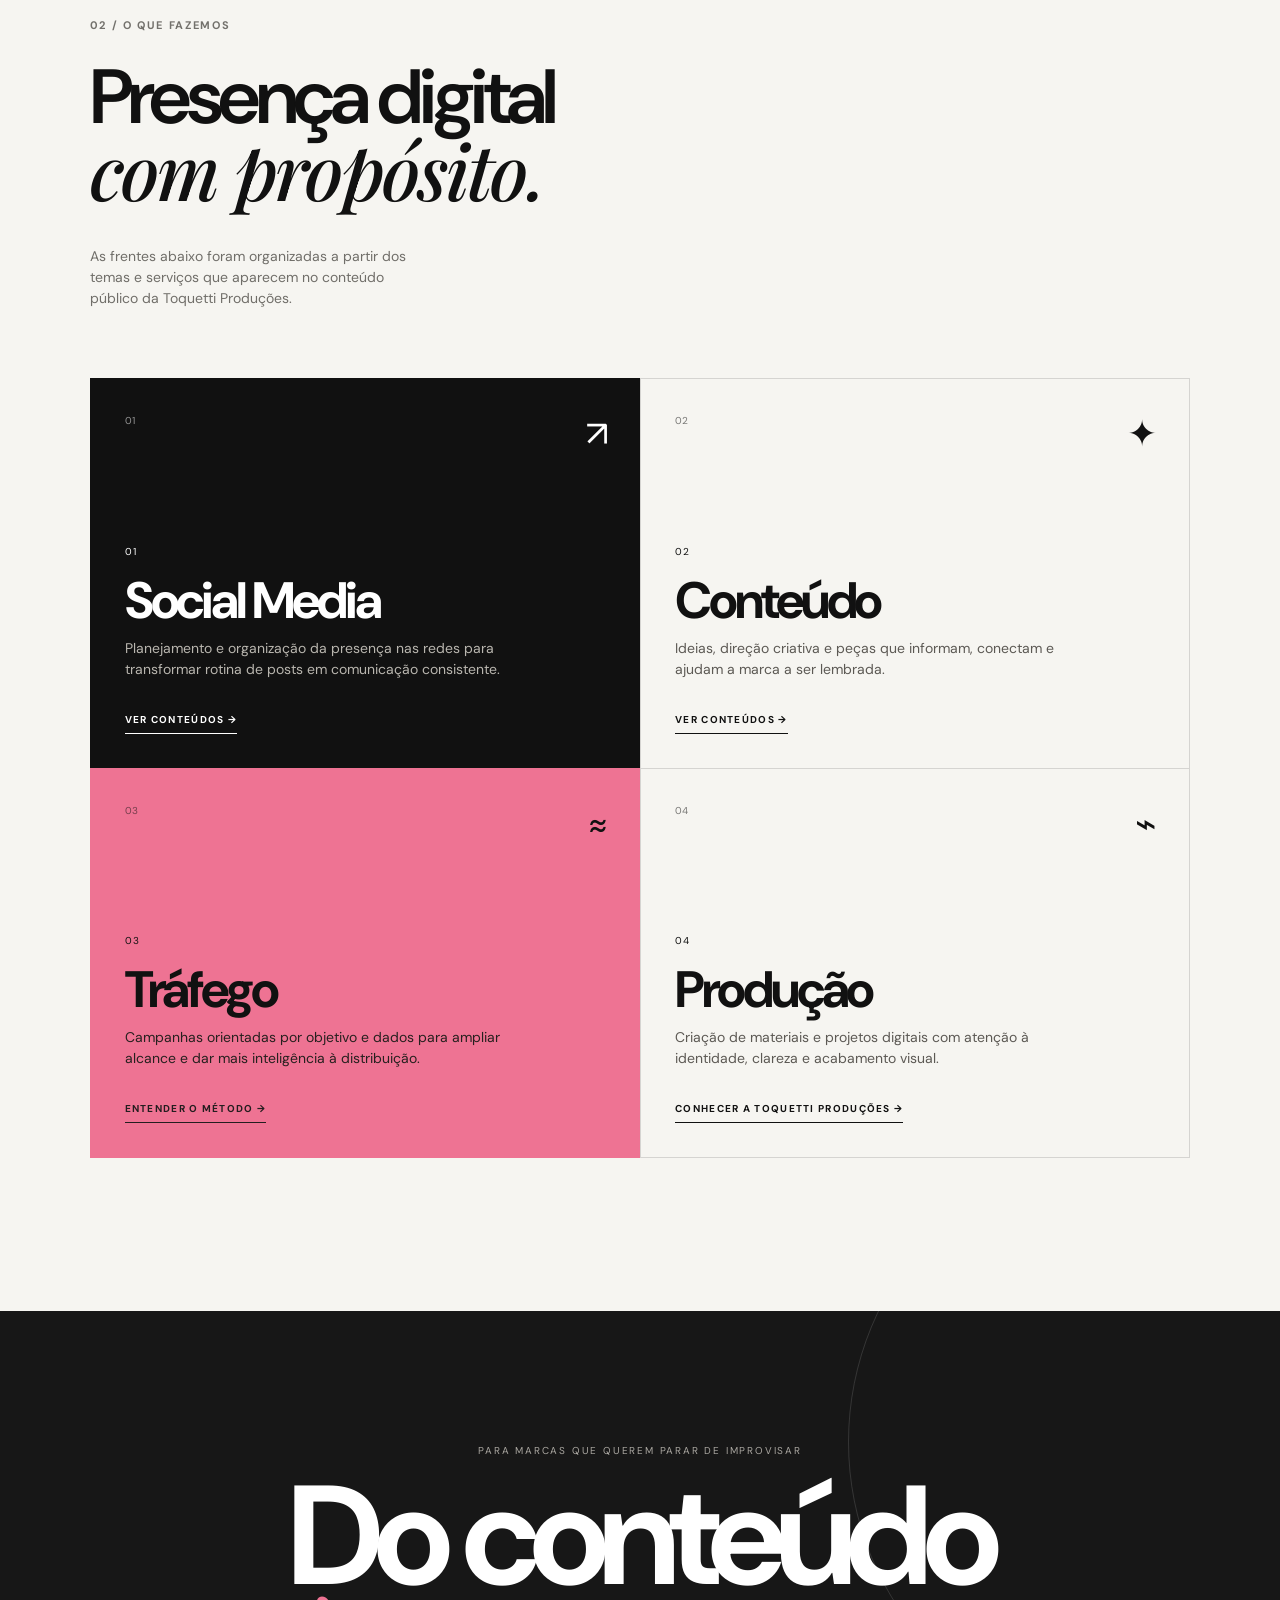
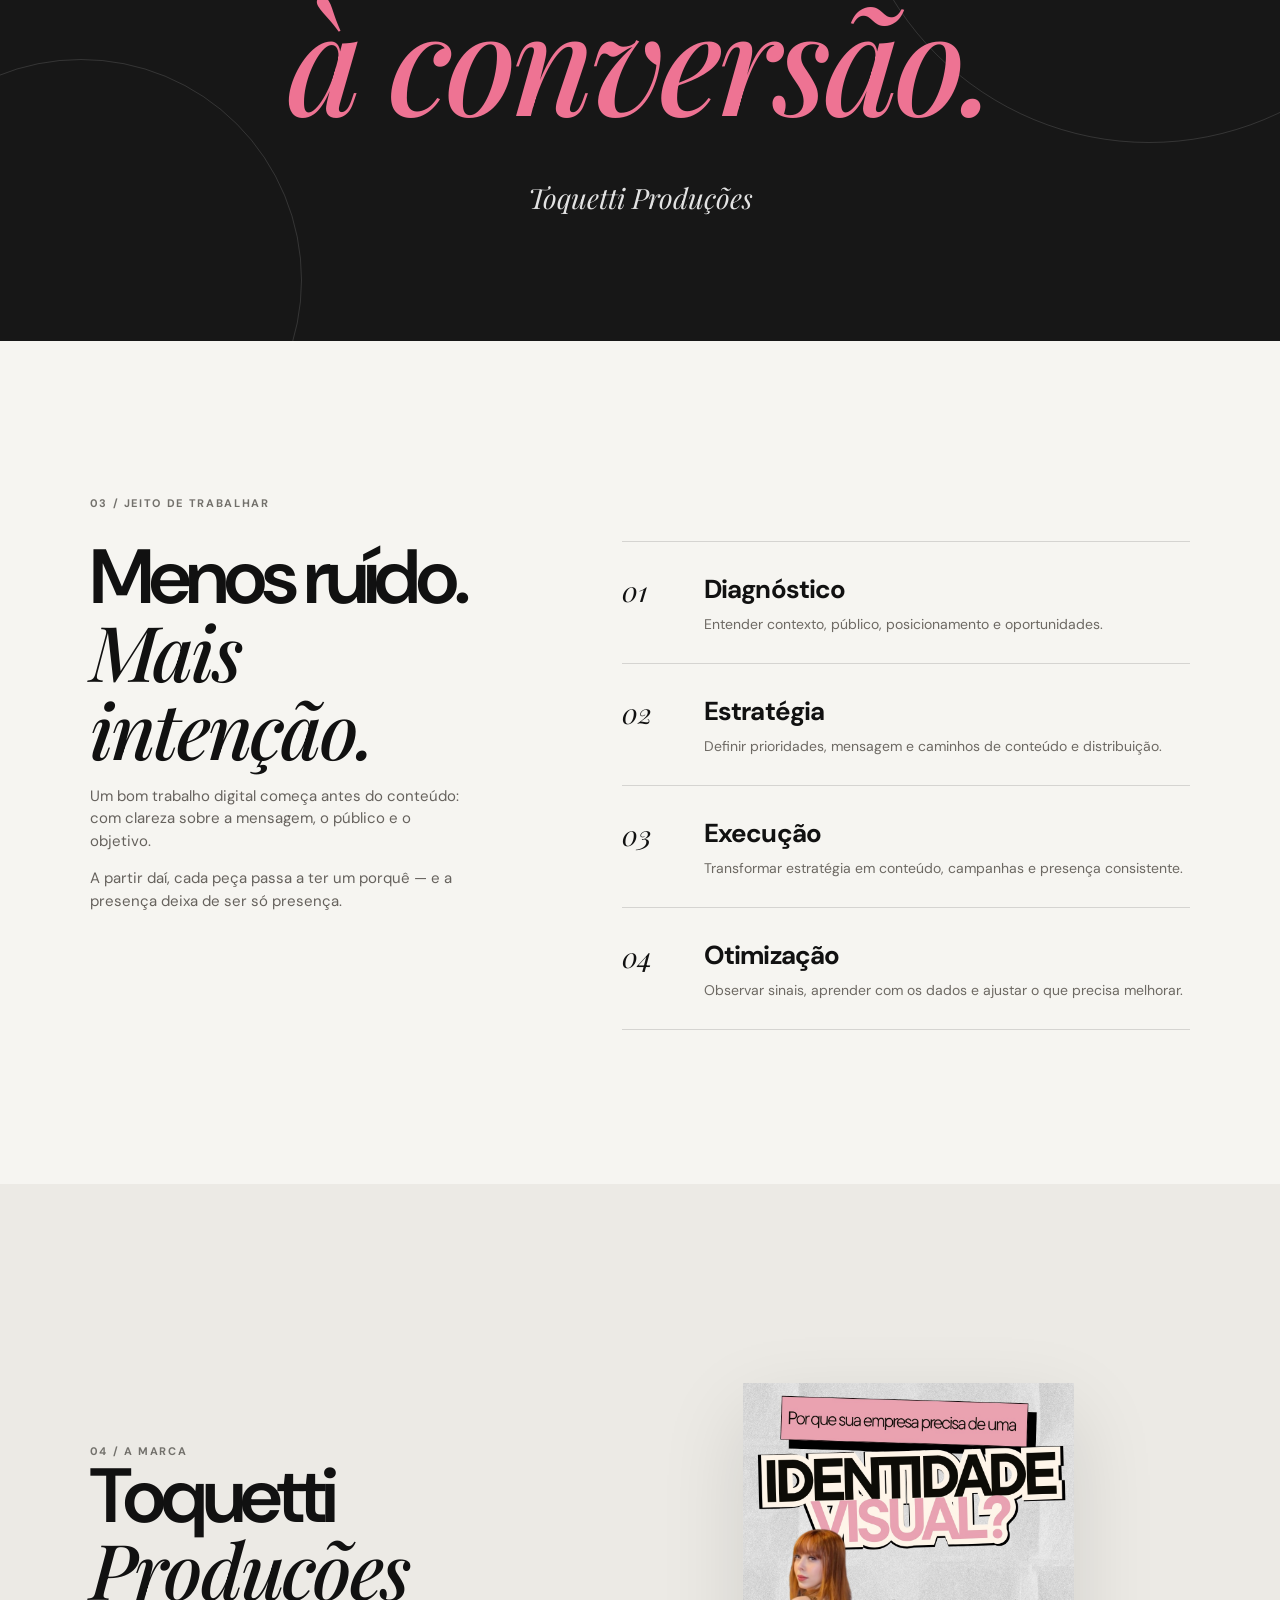
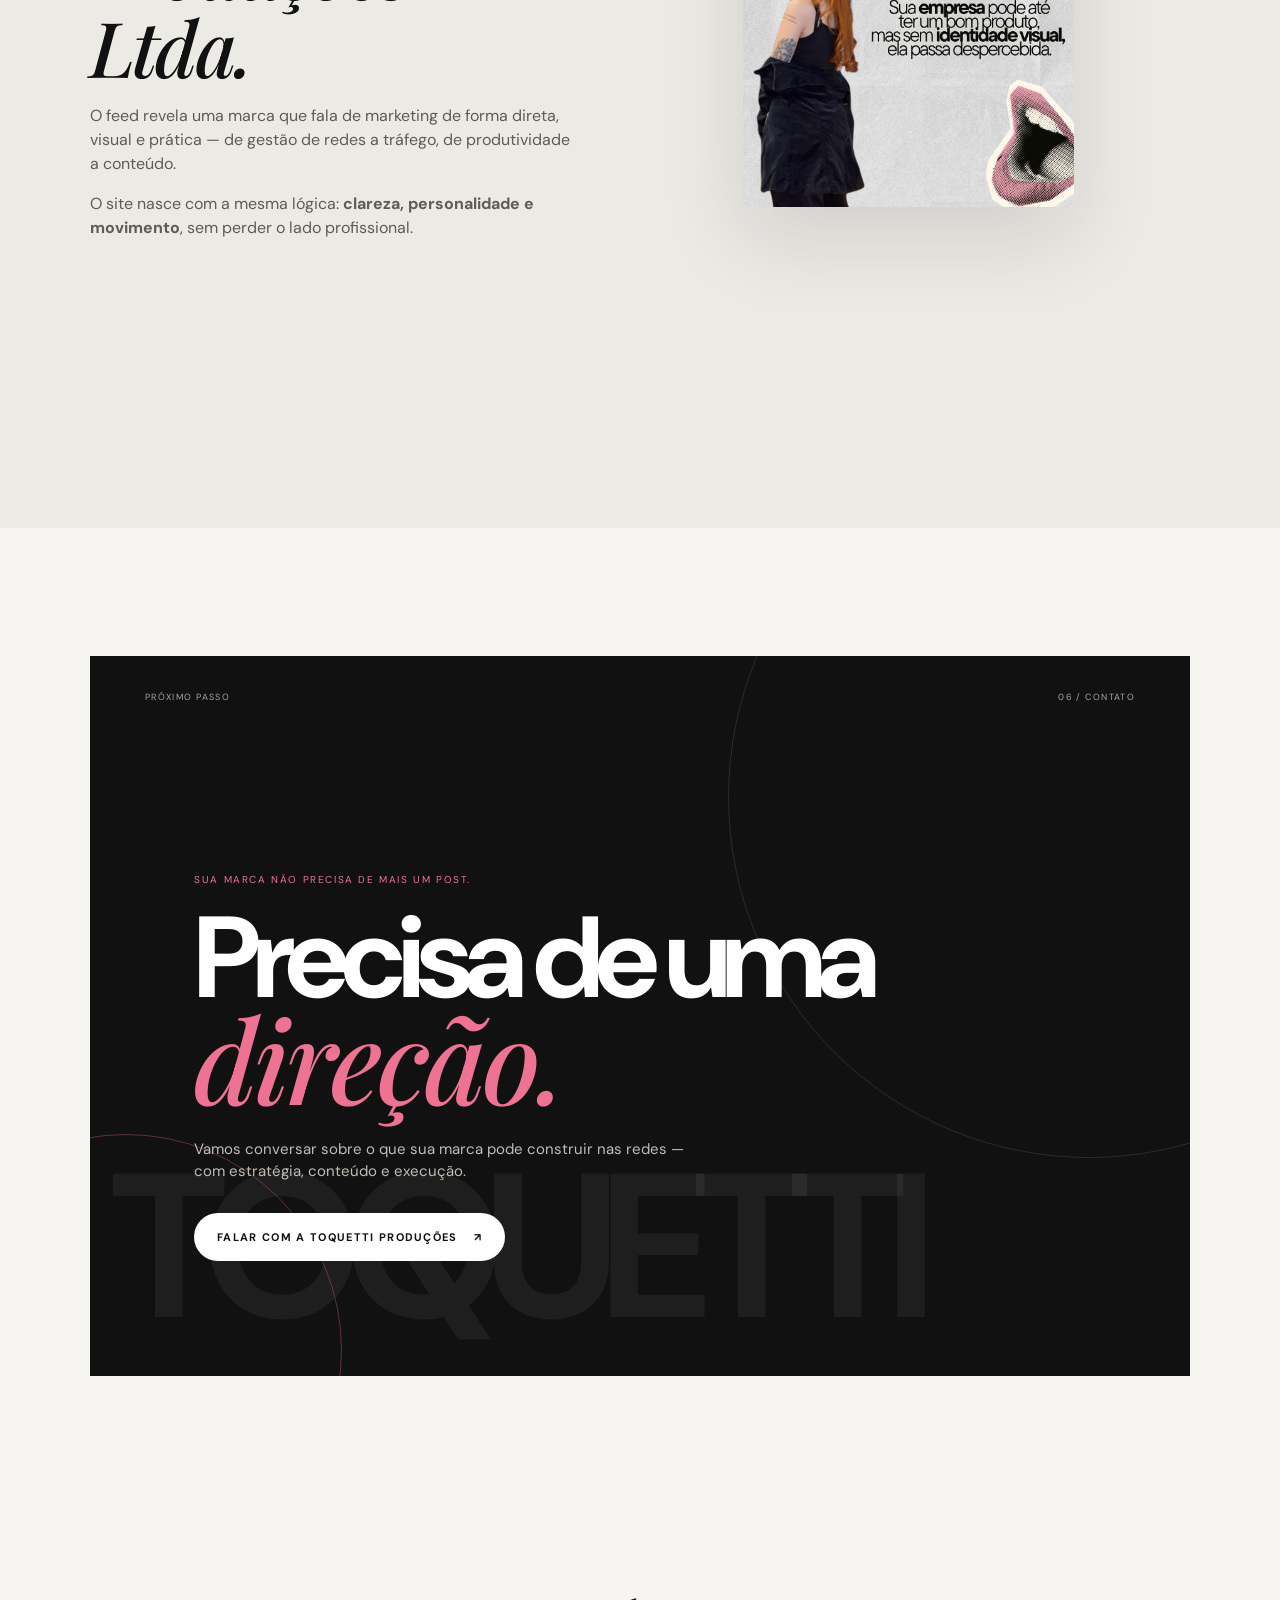
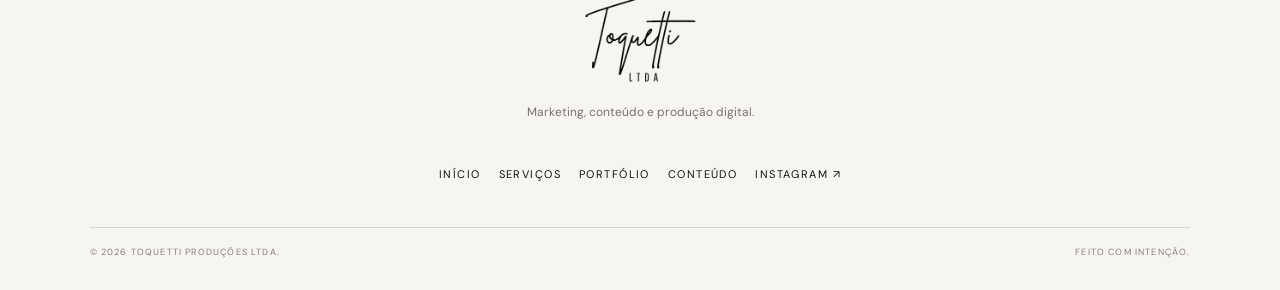
==== commit 7b8b442f: "atualizacao100" ====
--- a/index.html
+++ b/index.html
@@ -157,7 +157,7 @@
 
 
     <section class="about section-pad" id="sobre">
-      <div class="about-art"><div class="about-frame"><img src="assets/identidade_visual.jpg" alt="Conteúdo da Toquetti Produções sobre o custo de social media" loading="lazy"></div></div>
+      
       <div class="about-copy">
         <div class="section-kicker">04 / a marca</div>
         <h2>Toquetti<br><em> Produções Ltda.</em></h2>
@@ -165,6 +165,7 @@
         <p>O site nasce com a mesma lógica: <strong>clareza, personalidade e movimento</strong>, sem perder o lado profissional.</p>
         
       </div>
+      <div class="about-art"><div class="about-frame"><img src="assets/identidade_visual.jpg" alt="Conteúdo da Toquetti Produções sobre o custo de social media" loading="lazy"></div></div>
     </section>
 
     <section class="cta section-pad">
